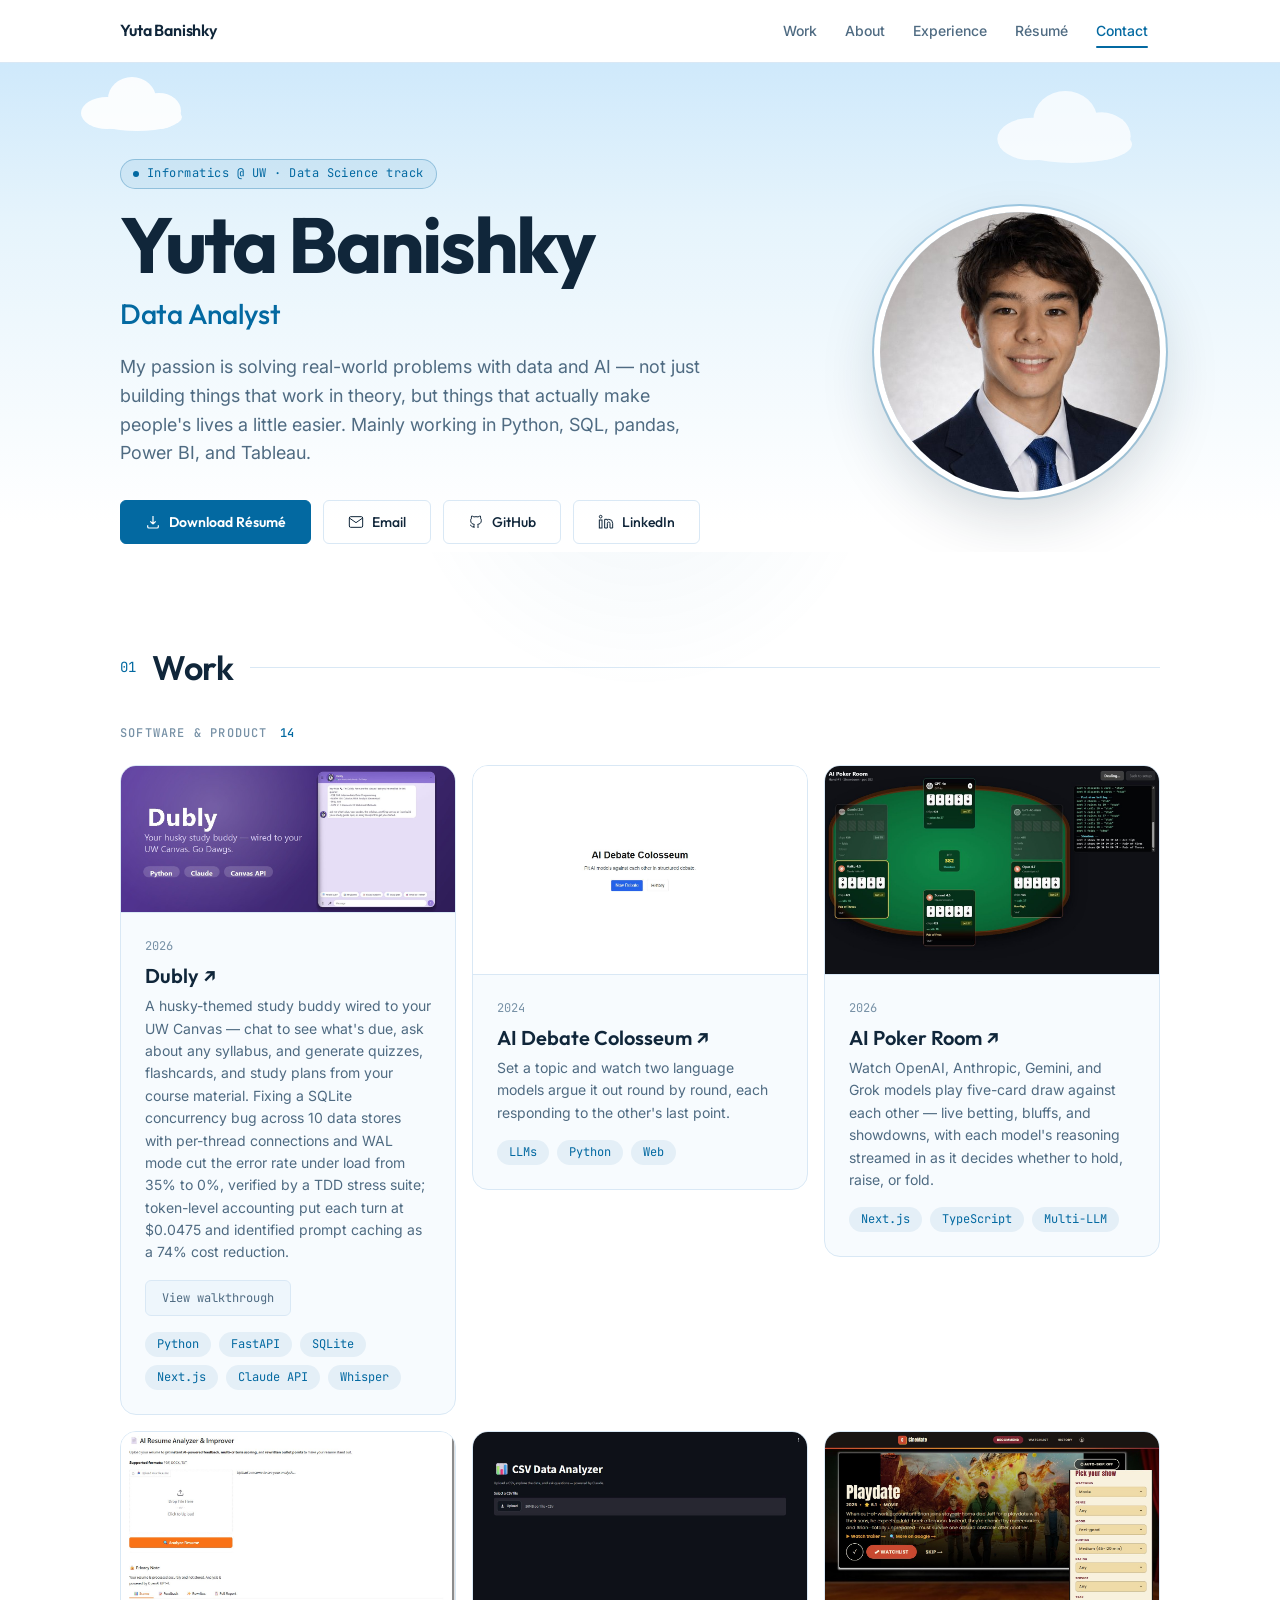
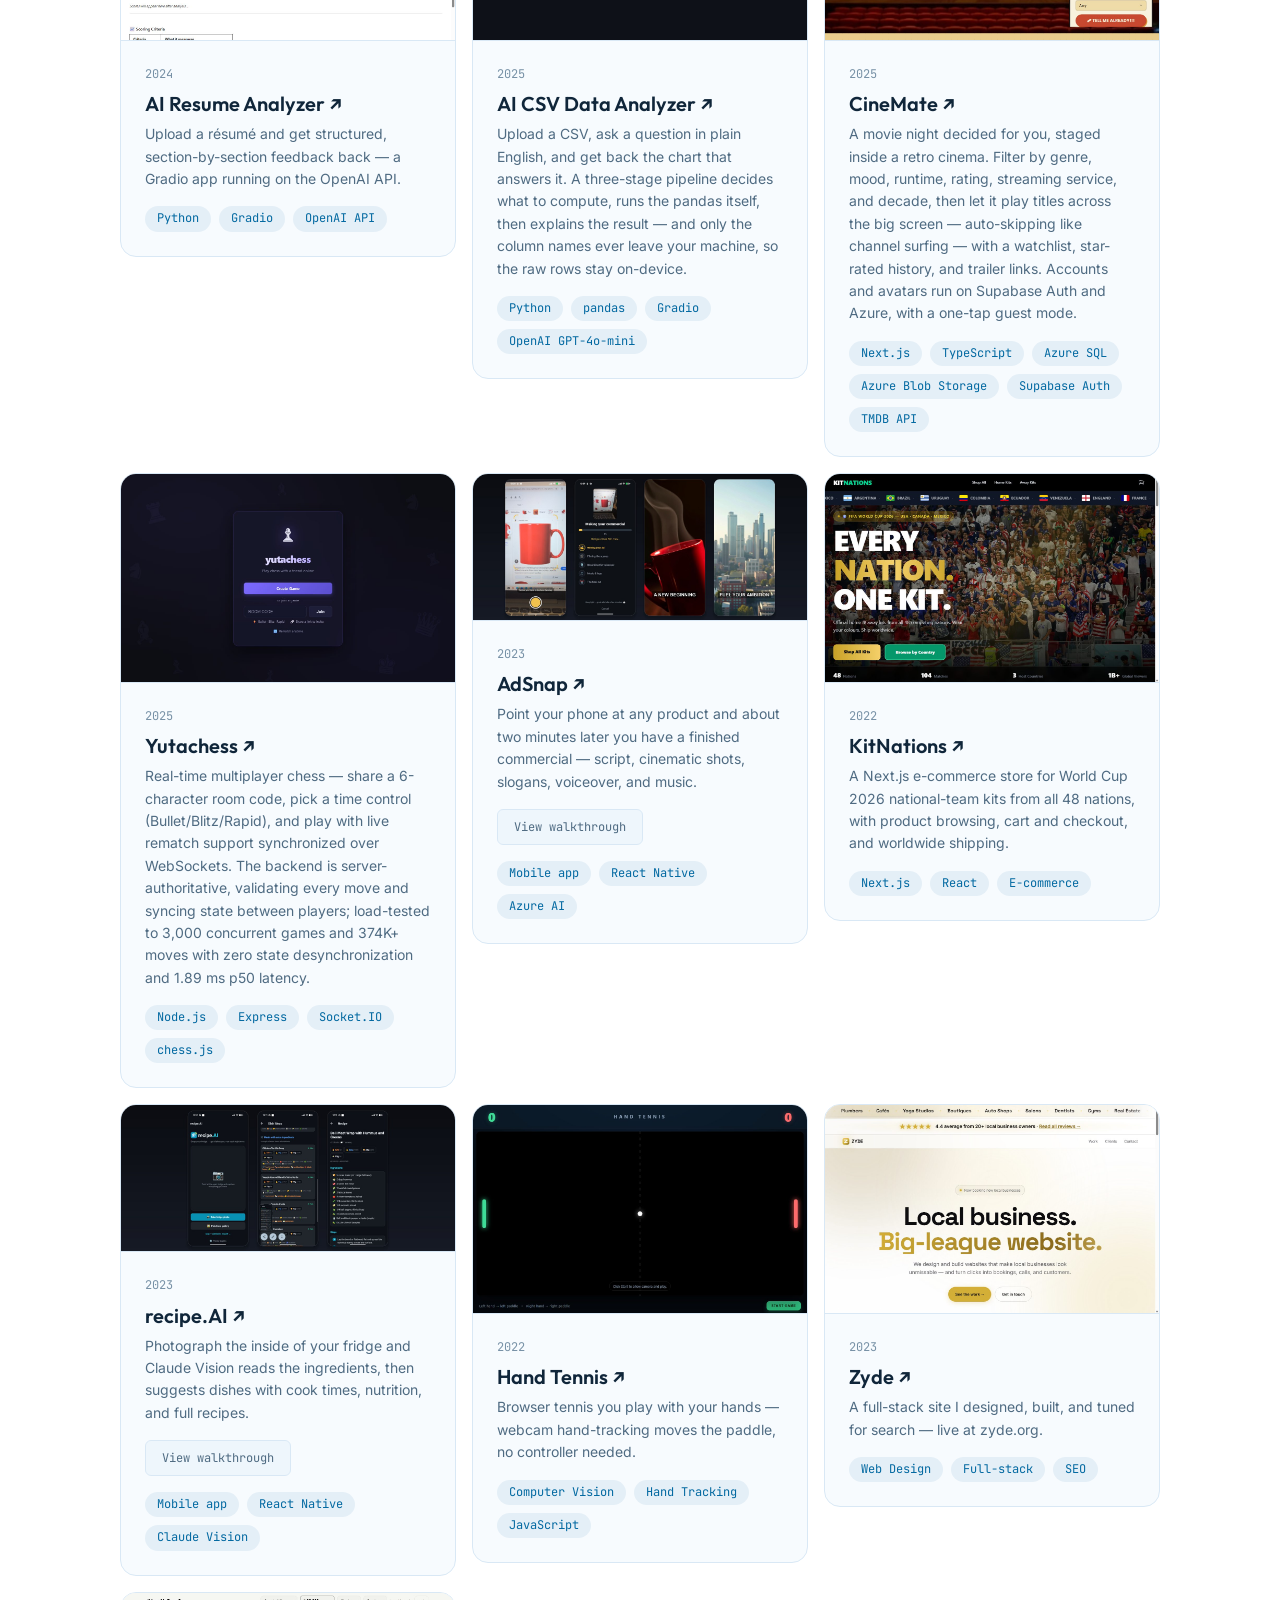
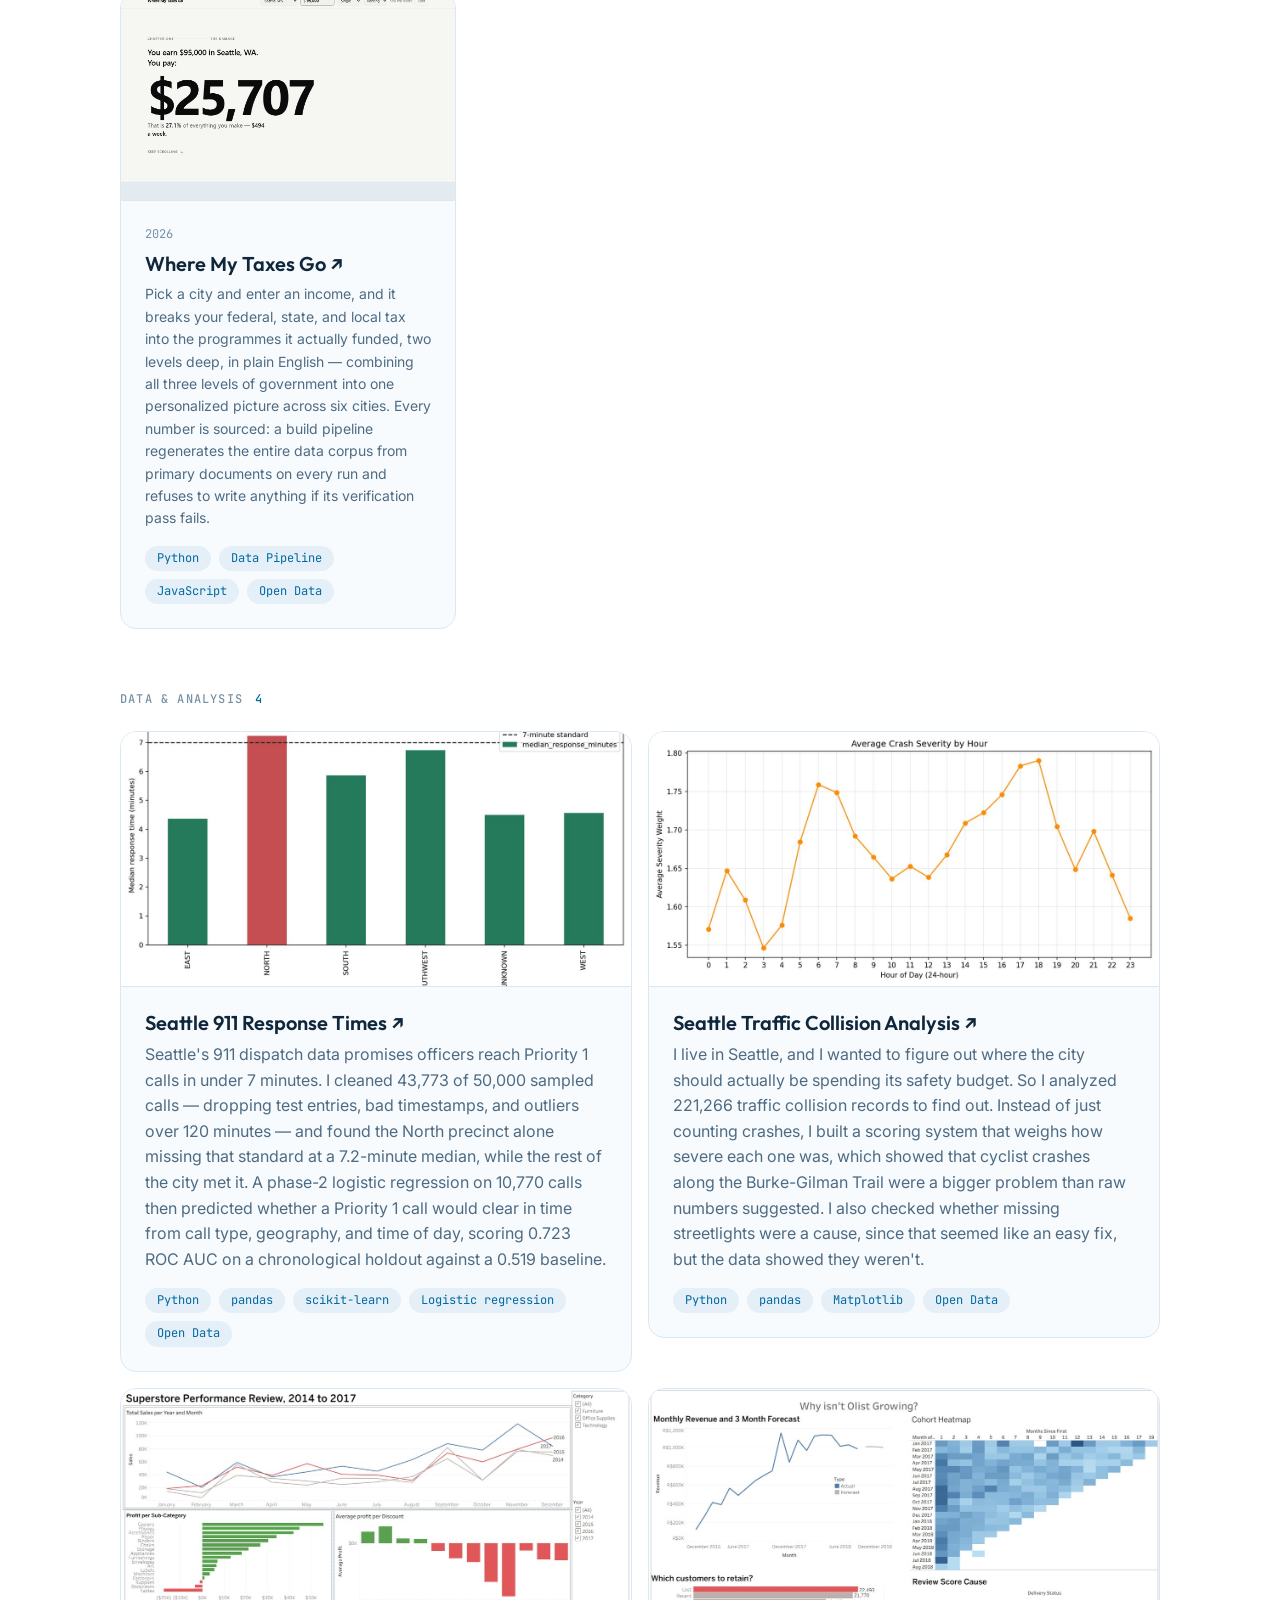
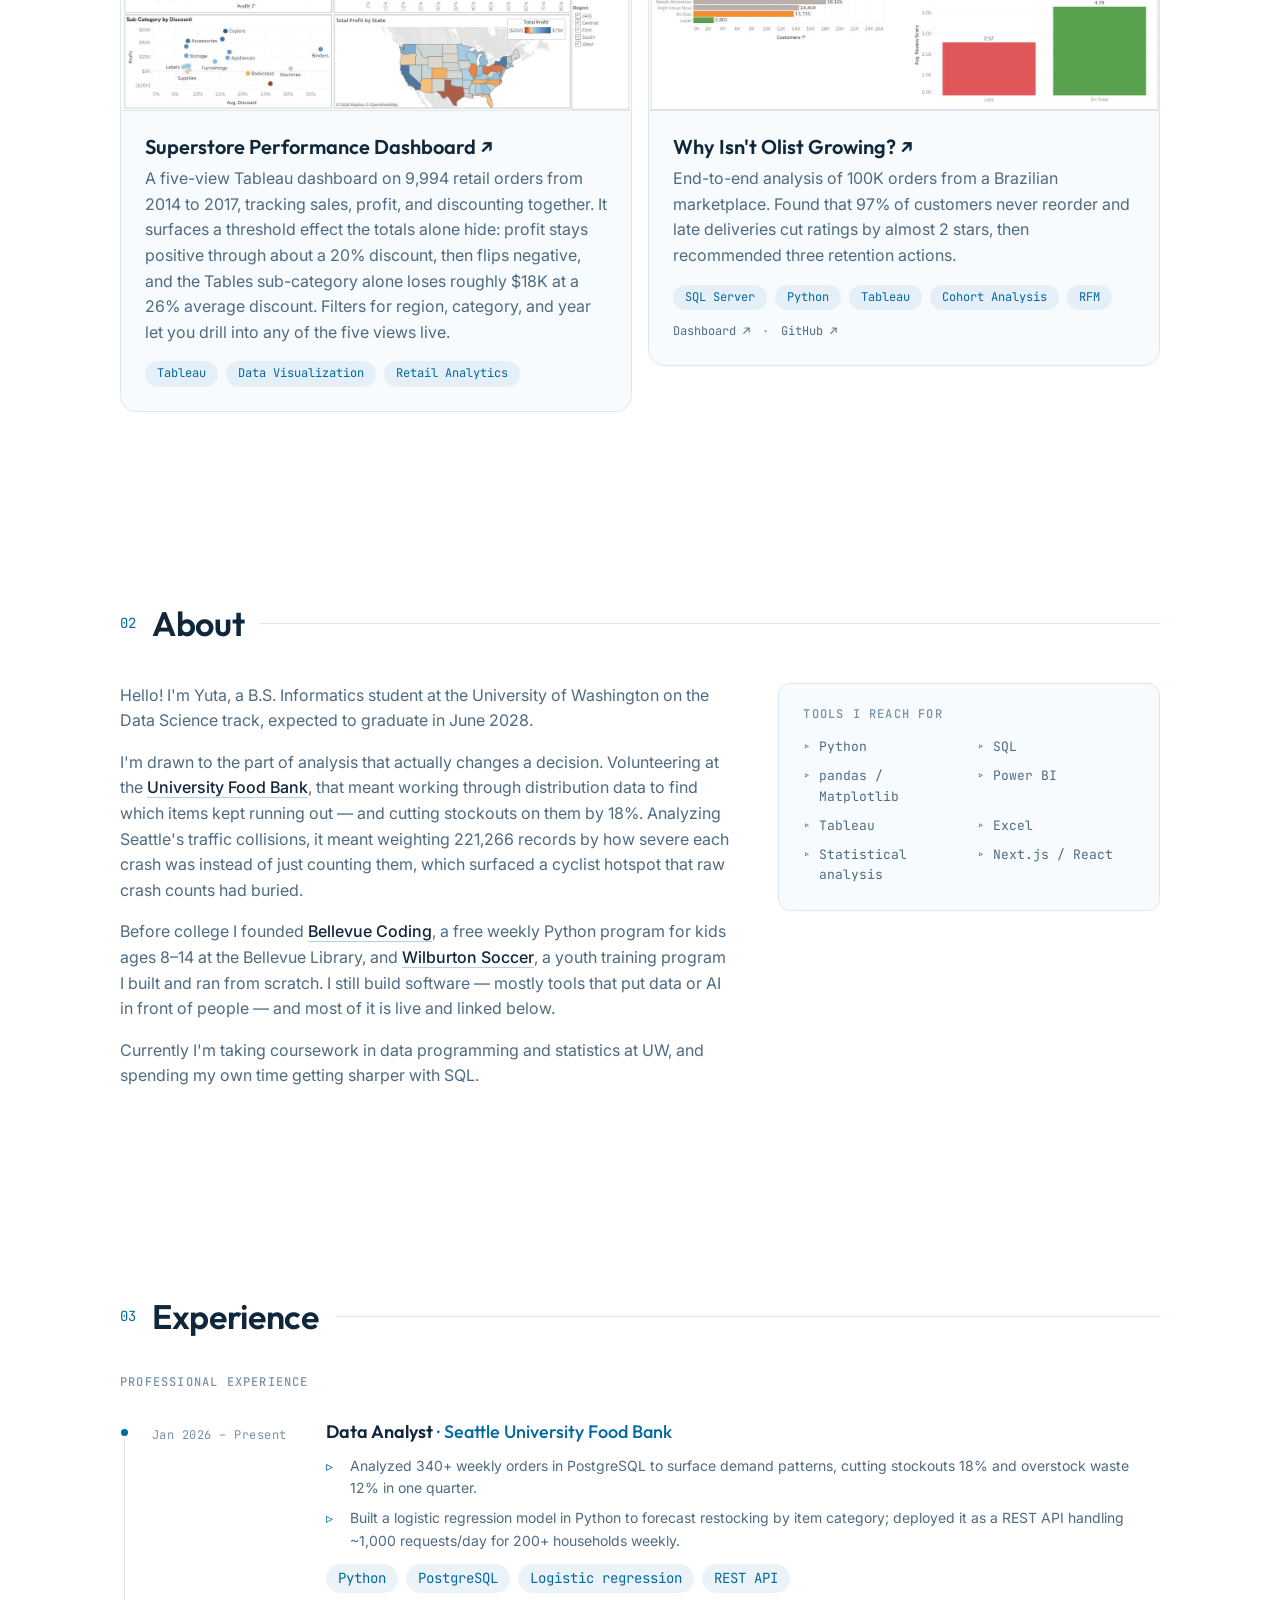
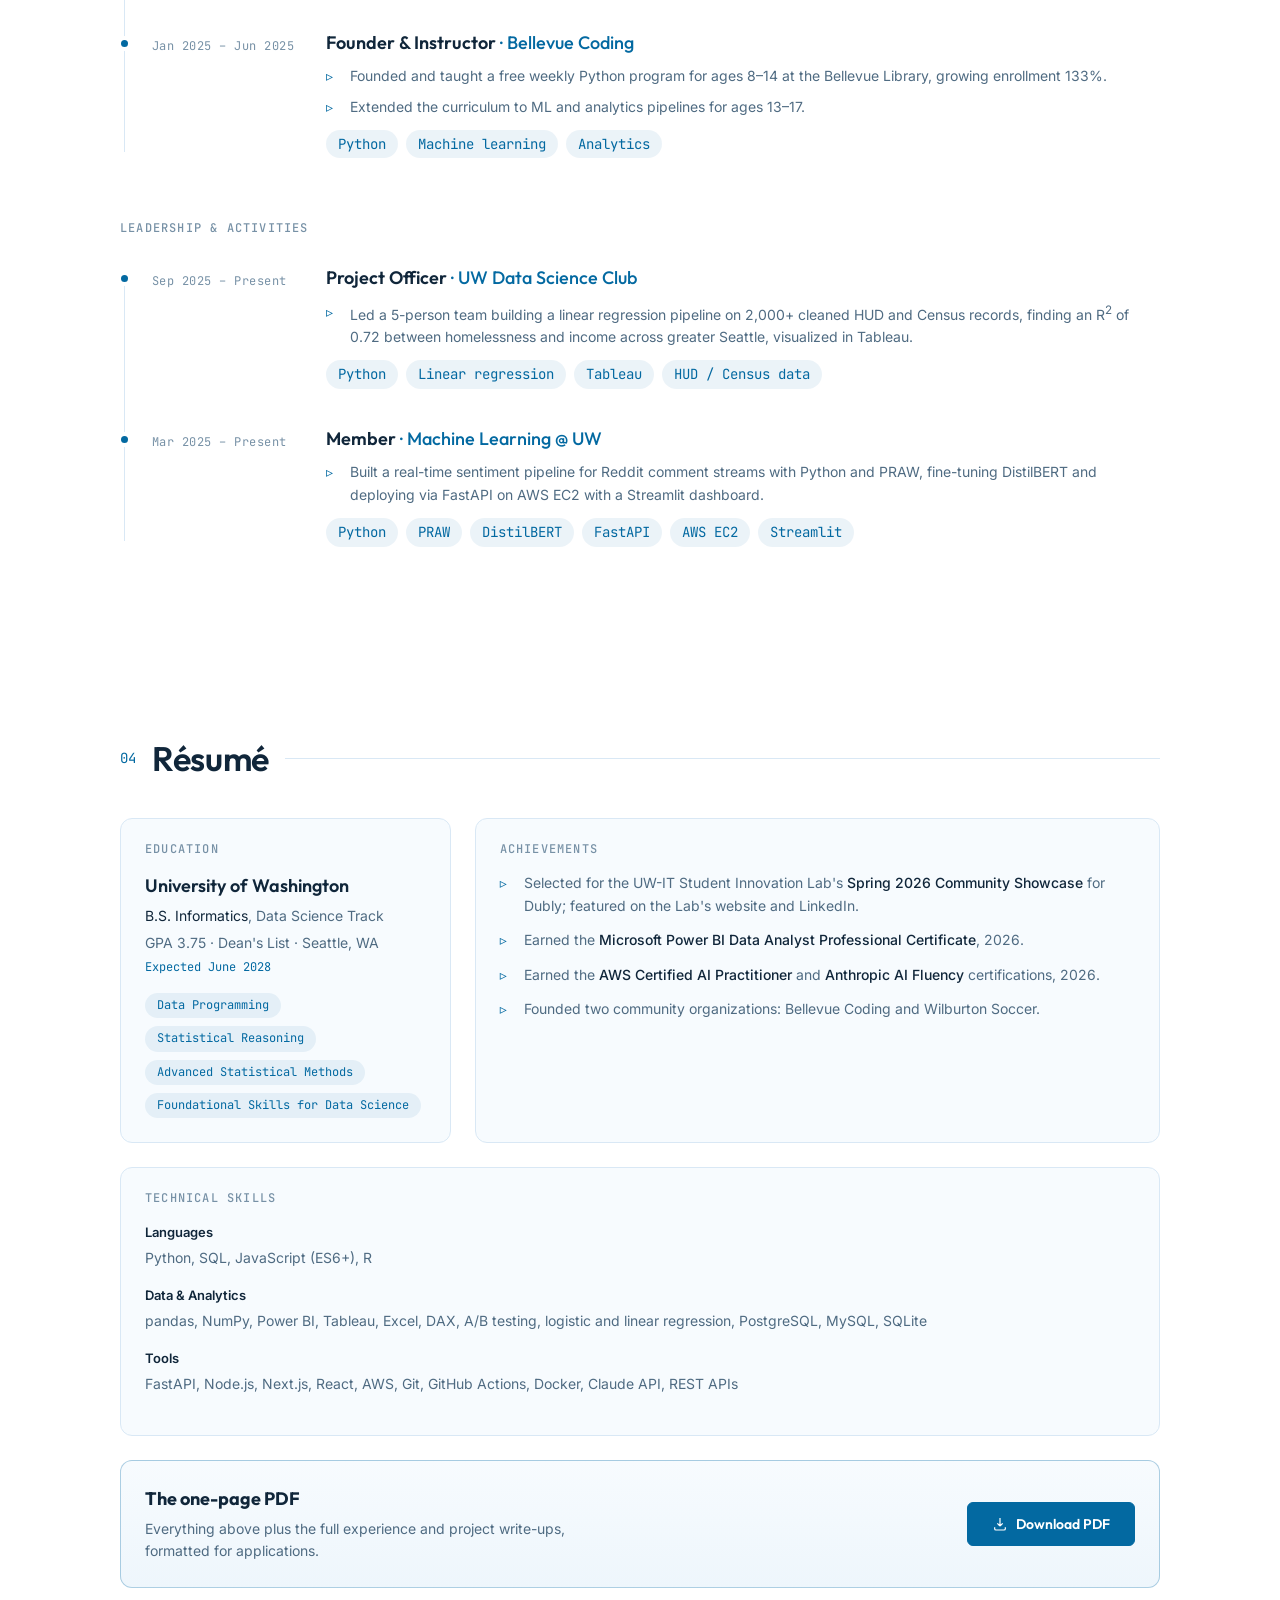
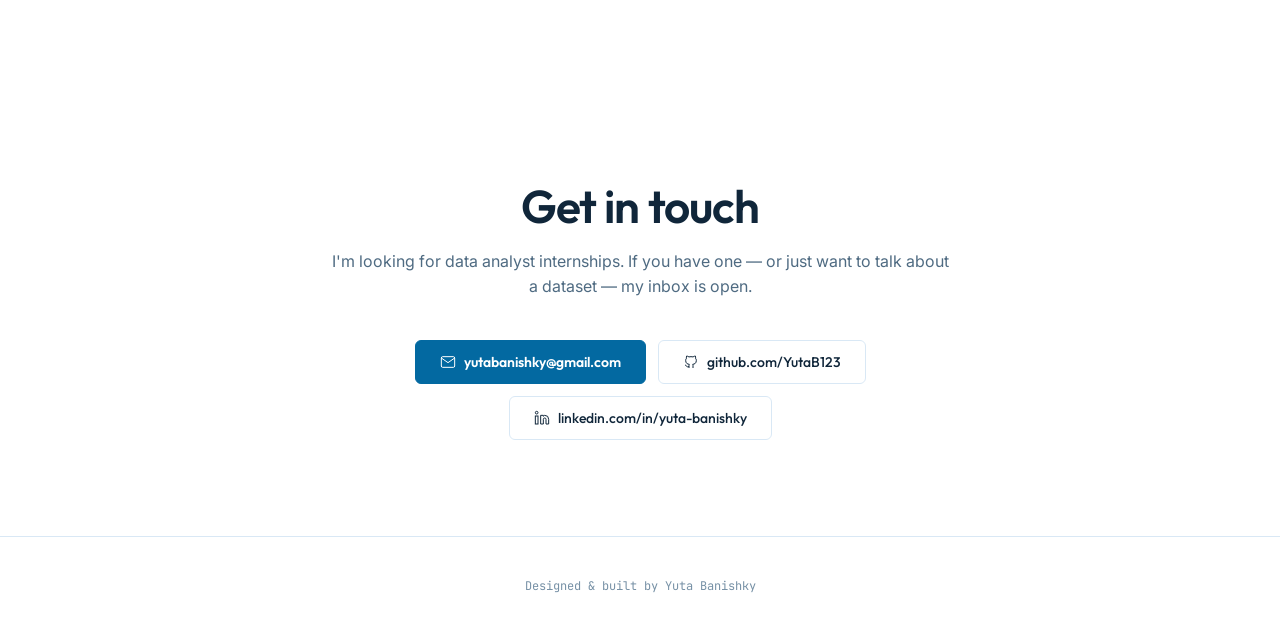
==== index.html @ 0da5d8c4 "Update résumé PDF and résumé section Refresh assets/resume.pdf, point build_resume.py at the new sou" ====
<!DOCTYPE html>
<html lang="en">
<head>
  <meta charset="UTF-8" />
  <meta name="viewport" content="width=device-width, initial-scale=1.0" />
  <title>Yuta Banishky — Data Analyst</title>
  <meta name="description" content="Solving real-world problems with data and AI — not just things that work in theory, but things that make people's lives easier. Python, SQL, pandas, Power BI, Tableau." />

  <link rel="canonical" href="https://yutabanishky.com/" />

  <!-- Favicons -->
  <link rel="icon" href="/favicon.svg" type="image/svg+xml" />
  <link rel="icon" type="image/png" sizes="32x32" href="/favicon-32.png" />
  <link rel="apple-touch-icon" href="/apple-touch-icon.png" />

  <!-- Open Graph (nice link previews when shared) -->
  <meta property="og:title" content="Yuta Banishky — Data Analyst" />
  <meta property="og:description" content="Solving real-world problems with data and AI — not just things that work in theory, but things that make people's lives easier. Python, SQL, pandas, Power BI, Tableau." />
  <meta property="og:type" content="website" />
  <meta property="og:url" content="https://yutabanishky.com/" />
  <meta property="og:site_name" content="Yuta Banishky" />
  <meta property="og:image" content="https://yutabanishky.com/assets/og-image.png" />
  <meta property="og:image:width" content="1200" />
  <meta property="og:image:height" content="630" />
  <meta property="og:image:alt" content="Yuta Banishky — Data analyst. Informatics @ UW, Data Science." />

  <!-- Twitter card -->
  <meta name="twitter:card" content="summary_large_image" />
  <meta name="twitter:title" content="Yuta Banishky — Data Analyst" />
  <meta name="twitter:description" content="Solving real-world problems with data and AI — not just things that work in theory, but things that make people's lives easier. Python, SQL, pandas, Power BI, Tableau." />
  <meta name="twitter:image" content="https://yutabanishky.com/assets/og-image.png" />

  <link rel="preconnect" href="https://fonts.googleapis.com" />
  <link rel="preconnect" href="https://fonts.gstatic.com" crossorigin />
  <link href="https://fonts.googleapis.com/css2?family=Inter:wght@400;500;600&family=JetBrains+Mono:wght@400;500&family=Outfit:wght@500;600;700&display=swap" rel="stylesheet" />
  <link rel="stylesheet" href="styles.css" />
</head>
<body>
  <div class="cursor-glow" aria-hidden="true"></div>

  <header class="topbar">
    <div class="container topbar-inner">
      <a class="topbar-brand" href="#top">Yuta Banishky</a>
      <nav class="topbar-nav" aria-label="In-page navigation">
        <ul>
          <li><a href="#work">Work</a></li>
          <li><a href="#about">About</a></li>
          <li><a href="#experience">Experience</a></li>
          <li><a href="#resume">Résumé</a></li>
          <li><a href="#contact">Contact</a></li>
        </ul>
      </nav>
    </div>
  </header>

  <main>
    <!-- ===================== Hero ===================== -->
    <section class="hero" id="top">
      <div class="sky-decor" aria-hidden="true">
        <span class="cloud cloud-a"><svg viewBox="0 0 120 60"><ellipse cx="30" cy="42" rx="26" ry="16"/><ellipse cx="55" cy="28" rx="24" ry="22"/><ellipse cx="82" cy="40" rx="22" ry="18"/><ellipse cx="60" cy="46" rx="45" ry="14"/></svg></span>
        <span class="cloud cloud-b"><svg viewBox="0 0 120 60"><ellipse cx="30" cy="42" rx="26" ry="16"/><ellipse cx="55" cy="28" rx="24" ry="22"/><ellipse cx="82" cy="40" rx="22" ry="18"/><ellipse cx="60" cy="46" rx="45" ry="14"/></svg></span>
        <span class="bird bird-a"><svg viewBox="0 0 20 10"><path d="M0 8 Q5 0 10 8 Q15 0 20 8" fill="none" stroke="currentColor" stroke-width="1.6" stroke-linecap="round"/></svg></span>
        <span class="bird bird-b"><svg viewBox="0 0 20 10"><path d="M0 8 Q5 0 10 8 Q15 0 20 8" fill="none" stroke="currentColor" stroke-width="1.6" stroke-linecap="round"/></svg></span>
        <span class="bird bird-c"><svg viewBox="0 0 20 10"><path d="M0 8 Q5 0 10 8 Q15 0 20 8" fill="none" stroke="currentColor" stroke-width="1.6" stroke-linecap="round"/></svg></span>
        <span class="bird bird-d"><svg viewBox="0 0 20 10"><path d="M0 8 Q5 0 10 8 Q15 0 20 8" fill="none" stroke="currentColor" stroke-width="1.6" stroke-linecap="round"/></svg></span>
        <span class="bird bird-e"><svg viewBox="0 0 20 10"><path d="M0 8 Q5 0 10 8 Q15 0 20 8" fill="none" stroke="currentColor" stroke-width="1.6" stroke-linecap="round"/></svg></span>
      </div>
      <div class="container">
        <div class="hero-grid reveal">
          <div>
            <p class="hero-eyebrow"><span class="hero-dot" aria-hidden="true"></span> Informatics @ UW · Data Science track</p>
            <h1>Yuta Banishky</h1>
            <p class="hero-role">Data Analyst</p>
            <p class="hero-desc">
              My passion is solving real-world problems with data and AI — not just building things
              that work in theory, but things that actually make people's lives a little easier.
              Mainly working in Python, SQL, pandas, Power BI, and Tableau.
            </p>
            <div class="hero-actions">
              <a class="btn btn-primary" href="assets/resume.pdf" target="_blank" rel="noopener">
                <svg viewBox="0 0 24 24" width="16" height="16" fill="none" stroke="currentColor" stroke-width="1.8" aria-hidden="true"><path d="M12 3v12m0 0 4-4m-4 4-4-4M4 17v2a2 2 0 0 0 2 2h12a2 2 0 0 0 2-2v-2"/></svg>
                Download Résumé
              </a>
              <a class="btn" href="mailto:yutabanishky@gmail.com">
                <svg viewBox="0 0 24 24" width="16" height="16" fill="none" stroke="currentColor" stroke-width="1.5" aria-hidden="true"><rect x="2" y="4" width="20" height="16" rx="2"/><path d="m22 6-10 7L2 6"/></svg>
                Email
              </a>
              <a class="btn" href="https://github.com/YutaB123" target="_blank" rel="noopener">
                <svg viewBox="0 0 24 24" width="16" height="16" fill="none" stroke="currentColor" stroke-width="1.5" aria-hidden="true"><path d="M9 19c-4.3 1.4-4.3-2.5-6-3m12 5v-3.5c0-1 .1-1.4-.5-2 2.8-.3 5.5-1.4 5.5-6a4.6 4.6 0 0 0-1.3-3.2 4.2 4.2 0 0 0-.1-3.2s-1.1-.3-3.5 1.3a12.3 12.3 0 0 0-6.2 0C6.5 2.8 5.4 3.1 5.4 3.1a4.2 4.2 0 0 0-.1 3.2A4.6 4.6 0 0 0 4 9.5c0 4.6 2.7 5.7 5.5 6-.6.6-.6 1.2-.5 2V21"/></svg>
                GitHub
              </a>
              <a class="btn" href="https://linkedin.com/in/yuta-banishky" target="_blank" rel="noopener">
                <svg viewBox="0 0 24 24" width="16" height="16" fill="none" stroke="currentColor" stroke-width="1.5" aria-hidden="true"><path d="M16 8a6 6 0 0 1 6 6v7h-4v-7a2 2 0 0 0-4 0v7h-4V8h4v1.5A6 6 0 0 1 16 8z"/><rect x="2" y="9" width="4" height="12"/><circle cx="4" cy="4" r="2"/></svg>
                LinkedIn
              </a>
            </div>
          </div>

          <div class="hero-photo">
            <img src="assets/smile.jpg" alt="Yuta Banishky" width="520" height="789" />
          </div>
        </div>
      </div>
    </section>

    <!-- ===================== Work ===================== -->
    <section class="section" id="work">
      <div class="container">
        <div class="section-head reveal">
          <span class="section-num">01</span>
          <h2>Work</h2>
          <span class="section-rule" aria-hidden="true"></span>
        </div>

        <h3 class="projects-heading reveal">Software &amp; Product <span class="count">14</span></h3>
        <div class="proj-grid">

          <article class="proj-card reveal">
            <div class="proj-thumb proj-thumb--wide">
              <img src="assets/screenshots/dubly.jpg" alt="Dubly — a husky-themed study buddy wired to UW Canvas" loading="lazy" width="1200" height="528" />
            </div>
            <div class="proj-body">
              <p class="proj-meta"><span>2026</span></p>
              <h4 class="proj-title"><a href="https://canvas-study-assistant.onrender.com/chat" target="_blank" rel="noopener">Dubly <span class="arrow" aria-hidden="true">↗</span></a></h4>
              <p class="proj-desc">
                A husky-themed study buddy wired to your UW Canvas — chat to see what's due, ask
                about any syllabus, and generate quizzes, flashcards, and study plans from your
                course material. Fixing a SQLite concurrency bug across 10 data stores with
                per-thread connections and WAL mode cut the error rate under load from 35% to 0%,
                verified by a TDD stress suite; token-level accounting put each turn at $0.0475 and
                identified prompt caching as a 74% cost reduction.
              </p>
              <button class="proj-demo" type="button" data-demo="dubly">View walkthrough</button>
              <ul class="tech-pill-list">
                <li class="tech-pill">Python</li><li class="tech-pill">FastAPI</li><li class="tech-pill">SQLite</li><li class="tech-pill">Next.js</li><li class="tech-pill">Claude API</li><li class="tech-pill">Whisper</li>
              </ul>
            </div>
          </article>

          <article class="proj-card reveal">
            <div class="proj-thumb">
              <img src="assets/screenshots/debate.jpg" alt="AI Debate Colosseum — language models arguing a topic round by round" loading="lazy" width="1280" height="800" />
            </div>
            <div class="proj-body">
              <p class="proj-meta"><span>2024</span></p>
              <h4 class="proj-title"><a href="https://ai-debate-colosseum.onrender.com/" target="_blank" rel="noopener">AI Debate Colosseum <span class="arrow" aria-hidden="true">↗</span></a></h4>
              <p class="proj-desc">
                Set a topic and watch two language models argue it out round by round, each
                responding to the other's last point.
              </p>
              <ul class="tech-pill-list">
                <li class="tech-pill">LLMs</li><li class="tech-pill">Python</li><li class="tech-pill">Web</li>
              </ul>
            </div>
          </article>

          <article class="proj-card reveal">
            <div class="proj-thumb">
              <img src="assets/screenshots/poker.jpg" alt="AI Poker Room — LLMs playing five-card draw against each other" loading="lazy" width="1280" height="844" />
            </div>
            <div class="proj-body">
              <p class="proj-meta"><span>2026</span></p>
              <h4 class="proj-title"><a href="https://ai-poker-qhbt.onrender.com/" target="_blank" rel="noopener">AI Poker Room <span class="arrow" aria-hidden="true">↗</span></a></h4>
              <p class="proj-desc">
                Watch OpenAI, Anthropic, Gemini, and Grok models play five-card draw against each
                other — live betting, bluffs, and showdowns, with each model's reasoning streamed in
                as it decides whether to hold, raise, or fold.
              </p>
              <ul class="tech-pill-list">
                <li class="tech-pill">Next.js</li><li class="tech-pill">TypeScript</li><li class="tech-pill">Multi-LLM</li>
              </ul>
            </div>
          </article>

          <article class="proj-card reveal">
            <div class="proj-thumb">
              <img src="assets/screenshots/resume.jpg" alt="AI Resume Analyzer — a Gradio app returning structured résumé feedback" loading="lazy" width="1280" height="800" />
            </div>
            <div class="proj-body">
              <p class="proj-meta"><span>2024</span></p>
              <h4 class="proj-title"><a href="https://resume-analyzer-vrph.onrender.com/" target="_blank" rel="noopener">AI Resume Analyzer <span class="arrow" aria-hidden="true">↗</span></a></h4>
              <p class="proj-desc">
                Upload a résumé and get structured, section-by-section feedback back — a Gradio app
                running on the OpenAI API.
              </p>
              <ul class="tech-pill-list">
                <li class="tech-pill">Python</li><li class="tech-pill">Gradio</li><li class="tech-pill">OpenAI API</li>
              </ul>
            </div>
          </article>

          <article class="proj-card reveal">
            <div class="proj-thumb">
              <img src="assets/screenshots/csv.jpg" alt="AI CSV Data Analyzer — plain-English questions answered with generated charts" loading="lazy" width="1280" height="800" />
            </div>
            <div class="proj-body">
              <p class="proj-meta"><span>2025</span></p>
              <h4 class="proj-title"><a href="https://csv-reader-iyw5.onrender.com/" target="_blank" rel="noopener">AI CSV Data Analyzer <span class="arrow" aria-hidden="true">↗</span></a></h4>
              <p class="proj-desc">
                Upload a CSV, ask a question in plain English, and get back the chart that answers
                it. A three-stage pipeline decides what to compute, runs the pandas itself, then
                explains the result — and only the column names ever leave your machine, so the raw
                rows stay on-device.
              </p>
              <ul class="tech-pill-list">
                <li class="tech-pill">Python</li><li class="tech-pill">pandas</li><li class="tech-pill">Gradio</li><li class="tech-pill">OpenAI GPT-4o-mini</li>
              </ul>
            </div>
          </article>

          <article class="proj-card reveal">
            <div class="proj-thumb">
              <img src="assets/screenshots/cinemate.jpg" alt="CineMate — a retro movie-theater themed recommendation app" loading="lazy" width="1280" height="800" />
            </div>
            <div class="proj-body">
              <p class="proj-meta"><span>2025</span></p>
              <h4 class="proj-title"><a href="https://cinemate-d8bc.onrender.com" target="_blank" rel="noopener">CineMate <span class="arrow" aria-hidden="true">↗</span></a></h4>
              <p class="proj-desc">
                A movie night decided for you, staged inside a retro cinema. Filter by genre, mood,
                runtime, rating, streaming service, and decade, then let it play titles across the
                big screen — auto-skipping like channel surfing — with a watchlist, star-rated
                history, and trailer links. Accounts and avatars run on Supabase Auth and Azure,
                with a one-tap guest mode.
              </p>
              <ul class="tech-pill-list">
                <li class="tech-pill">Next.js</li><li class="tech-pill">TypeScript</li><li class="tech-pill">Azure SQL</li><li class="tech-pill">Azure Blob Storage</li><li class="tech-pill">Supabase Auth</li><li class="tech-pill">TMDB API</li>
              </ul>
            </div>
          </article>

          <article class="proj-card reveal">
            <div class="proj-thumb">
              <img src="assets/screenshots/chess.jpg" alt="Yutachess — real-time multiplayer chess" loading="lazy" width="1280" height="800" />
            </div>
            <div class="proj-body">
              <p class="proj-meta"><span>2025</span></p>
              <h4 class="proj-title"><a href="https://yutachess.onrender.com" target="_blank" rel="noopener">Yutachess <span class="arrow" aria-hidden="true">↗</span></a></h4>
              <p class="proj-desc">
                Real-time multiplayer chess — share a 6-character room code, pick a time control
                (Bullet/Blitz/Rapid), and play with live rematch support synchronized over
                WebSockets. The backend is server-authoritative, validating every move and syncing
                state between players; load-tested to 3,000 concurrent games and 374K+ moves with
                zero state desynchronization and 1.89 ms p50 latency.
              </p>
              <ul class="tech-pill-list">
                <li class="tech-pill">Node.js</li><li class="tech-pill">Express</li><li class="tech-pill">Socket.IO</li><li class="tech-pill">chess.js</li>
              </ul>
            </div>
          </article>

          <article class="proj-card reveal">
            <div class="proj-thumb proj-thumb--wide">
              <img src="assets/screenshots/adsnap.jpg" alt="AdSnap — a phone camera turning a product into a finished commercial" loading="lazy" width="1200" height="528" />
            </div>
            <div class="proj-body">
              <p class="proj-meta"><span>2023</span></p>
              <h4 class="proj-title"><a href="https://github.com/YutaB123/adsnap" target="_blank" rel="noopener">AdSnap <span class="arrow" aria-hidden="true">↗</span></a></h4>
              <p class="proj-desc">
                Point your phone at any product and about two minutes later you have a finished
                commercial — script, cinematic shots, slogans, voiceover, and music.
              </p>
              <button class="proj-demo" type="button" data-demo="adsnap">View walkthrough</button>
              <ul class="tech-pill-list">
                <li class="tech-pill">Mobile app</li><li class="tech-pill">React Native</li><li class="tech-pill">Azure AI</li>
              </ul>
            </div>
          </article>

          <article class="proj-card reveal">
            <div class="proj-thumb">
              <img src="assets/screenshots/kit.jpg" alt="KitNations — World Cup 2026 national-team kit store" loading="lazy" width="1280" height="800" />
            </div>
            <div class="proj-body">
              <p class="proj-meta"><span>2022</span></p>
              <h4 class="proj-title"><a href="https://kitnations.org/" target="_blank" rel="noopener">KitNations <span class="arrow" aria-hidden="true">↗</span></a></h4>
              <p class="proj-desc">
                A Next.js e-commerce store for World Cup 2026 national-team kits from all 48 nations,
                with product browsing, cart and checkout, and worldwide shipping.
              </p>
              <ul class="tech-pill-list">
                <li class="tech-pill">Next.js</li><li class="tech-pill">React</li><li class="tech-pill">E-commerce</li>
              </ul>
            </div>
          </article>

          <article class="proj-card reveal">
            <div class="proj-thumb proj-thumb--wide">
              <img src="assets/screenshots/recipe.jpg" alt="recipe.AI — photographing a fridge to get dish suggestions" loading="lazy" width="1200" height="528" />
            </div>
            <div class="proj-body">
              <p class="proj-meta"><span>2023</span></p>
              <h4 class="proj-title"><a href="https://github.com/YutaB123/fridge-ai" target="_blank" rel="noopener">recipe.AI <span class="arrow" aria-hidden="true">↗</span></a></h4>
              <p class="proj-desc">
                Photograph the inside of your fridge and Claude Vision reads the ingredients, then
                suggests dishes with cook times, nutrition, and full recipes.
              </p>
              <button class="proj-demo" type="button" data-demo="recipe">View walkthrough</button>
              <ul class="tech-pill-list">
                <li class="tech-pill">Mobile app</li><li class="tech-pill">React Native</li><li class="tech-pill">Claude Vision</li>
              </ul>
            </div>
          </article>

          <article class="proj-card reveal">
            <div class="proj-thumb">
              <img src="assets/screenshots/tennis.jpg" alt="Hand Tennis — browser tennis controlled by webcam hand tracking" loading="lazy" width="1280" height="800" />
            </div>
            <div class="proj-body">
              <p class="proj-meta"><span>2022</span></p>
              <h4 class="proj-title"><a href="https://yutab123.github.io/Hand-controlled-pong-game/" target="_blank" rel="noopener">Hand Tennis <span class="arrow" aria-hidden="true">↗</span></a></h4>
              <p class="proj-desc">
                Browser tennis you play with your hands — webcam hand-tracking moves the paddle, no
                controller needed.
              </p>
              <ul class="tech-pill-list">
                <li class="tech-pill">Computer Vision</li><li class="tech-pill">Hand Tracking</li><li class="tech-pill">JavaScript</li>
              </ul>
            </div>
          </article>

          <article class="proj-card reveal">
            <div class="proj-thumb">
              <img src="assets/screenshots/zyde.jpg" alt="Zyde — a full-stack site designed, built, and tuned for search" loading="lazy" width="1280" height="800" />
            </div>
            <div class="proj-body">
              <p class="proj-meta"><span>2023</span></p>
              <h4 class="proj-title"><a href="https://zyde.org/" target="_blank" rel="noopener">Zyde <span class="arrow" aria-hidden="true">↗</span></a></h4>
              <p class="proj-desc">
                A full-stack site I designed, built, and tuned for search — live at zyde.org.
              </p>
              <ul class="tech-pill-list">
                <li class="tech-pill">Web Design</li><li class="tech-pill">Full-stack</li><li class="tech-pill">SEO</li>
              </ul>
            </div>
          </article>

          <article class="proj-card reveal">
            <div class="proj-thumb">
              <img src="assets/screenshots/taxes.jpg" alt="Where My Taxes Go — entering an income for Seattle, WA and seeing the total tax bill" loading="lazy" width="1280" height="800" />
            </div>
            <div class="proj-body">
              <p class="proj-meta"><span>2026</span></p>
              <h4 class="proj-title"><a href="https://yutab123.github.io/where-do-my-taxes-go/" target="_blank" rel="noopener">Where My Taxes Go <span class="arrow" aria-hidden="true">↗</span></a></h4>
              <p class="proj-desc">
                Pick a city and enter an income, and it breaks your federal, state, and local tax
                into the programmes it actually funded, two levels deep, in plain English — combining
                all three levels of government into one personalized picture across six cities. Every
                number is sourced: a build pipeline regenerates the entire data corpus from primary
                documents on every run and refuses to write anything if its verification pass fails.
              </p>
              <ul class="tech-pill-list">
                <li class="tech-pill">Python</li><li class="tech-pill">Data Pipeline</li><li class="tech-pill">JavaScript</li><li class="tech-pill">Open Data</li>
              </ul>
            </div>
          </article>

        </div>

        <h3 class="projects-heading projects-heading-secondary reveal">Data &amp; Analysis <span class="count">4</span></h3>
        <div class="proj-grid proj-grid--pair">

          <article class="proj-card is-featured reveal">
            <div class="proj-thumb proj-thumb--chart">
              <img src="assets/screenshots/911.jpg" alt="Bar chart of median Seattle Priority 1 police response time by precinct, with North precinct above the 7-minute standard" loading="lazy" width="1200" height="600" />
            </div>
            <div class="proj-body">
              <h4 class="proj-title"><a href="https://github.com/YutaB123/911-analysis" target="_blank" rel="noopener">Seattle 911 Response Times <span class="arrow" aria-hidden="true">↗</span></a></h4>
              <p class="proj-desc">
                Seattle's 911 dispatch data promises officers reach Priority 1 calls in under 7
                minutes. I cleaned 43,773 of 50,000 sampled calls — dropping test entries, bad
                timestamps, and outliers over 120 minutes — and found the North precinct alone
                missing that standard at a 7.2-minute median, while the rest of the city met it. A
                phase-2 logistic regression on 10,770 calls then predicted whether a Priority 1 call
                would clear in time from call type, geography, and time of day, scoring 0.723 ROC AUC
                on a chronological holdout against a 0.519 baseline.
              </p>
              <ul class="tech-pill-list">
                <li class="tech-pill">Python</li><li class="tech-pill">pandas</li><li class="tech-pill">scikit-learn</li><li class="tech-pill">Logistic regression</li><li class="tech-pill">Open Data</li>
              </ul>
            </div>
          </article>

          <article class="proj-card is-featured reveal">
            <div class="proj-thumb proj-thumb--chart">
              <img src="assets/screenshots/collisions.jpg" alt="Line chart of average Seattle crash severity by hour of day, peaking in the early morning and evening commute" loading="lazy" width="1200" height="600" />
            </div>
            <div class="proj-body">
              <h4 class="proj-title"><a href="https://github.com/YutaB123/seattle_collision_analysis" target="_blank" rel="noopener">Seattle Traffic Collision Analysis <span class="arrow" aria-hidden="true">↗</span></a></h4>
              <p class="proj-desc">
                I live in Seattle, and I wanted to figure out where the city should actually be
                spending its safety budget. So I analyzed 221,266 traffic collision records to find
                out. Instead of just counting crashes, I built a scoring system that weighs how
                severe each one was, which showed that cyclist crashes along the Burke-Gilman Trail
                were a bigger problem than raw numbers suggested. I also checked whether missing
                streetlights were a cause, since that seemed like an easy fix, but the data showed
                they weren't.
              </p>
              <ul class="tech-pill-list">
                <li class="tech-pill">Python</li><li class="tech-pill">pandas</li><li class="tech-pill">Matplotlib</li><li class="tech-pill">Open Data</li>
              </ul>
            </div>
          </article>

          <!-- TODO: swap href="#" for the Tableau Public viz link once published. -->
          <article class="proj-card is-featured reveal">
            <div class="proj-thumb proj-thumb--tableau">
              <img src="assets/screenshots/superstore.jpg" alt="Tableau dashboard showing Superstore retail profit turning negative above a 20% discount, alongside sales by month, profit by sub-category, and profit by state" loading="lazy" width="1200" height="759" />
            </div>
            <div class="proj-body">
              <h4 class="proj-title"><a href="#" target="_blank" rel="noopener">Superstore Performance Dashboard <span class="arrow" aria-hidden="true">↗</span></a></h4>
              <p class="proj-desc">
                A five-view Tableau dashboard on 9,994 retail orders from 2014 to 2017, tracking
                sales, profit, and discounting together. It surfaces a threshold effect the totals
                alone hide: profit stays positive through about a 20% discount, then flips negative,
                and the Tables sub-category alone loses roughly $18K at a 26% average discount.
                Filters for region, category, and year let you drill into any of the five views live.
              </p>
              <ul class="tech-pill-list">
                <li class="tech-pill">Tableau</li><li class="tech-pill">Data Visualization</li><li class="tech-pill">Retail Analytics</li>
              </ul>
            </div>
          </article>

          <article class="proj-card is-featured reveal">
            <div class="proj-thumb proj-thumb--tableau">
              <img src="assets/screenshots/olist.jpg" alt="Tableau dashboard titled &quot;Why isn't Olist Growing?&quot; showing monthly revenue with a 3-month forecast, an RFM customer segment breakdown led by 22,493 lost customers, a cohort retention heatmap, and average review scores of 4.29 for on-time deliveries versus 2.57 for late ones" loading="lazy" width="1200" height="759" />
            </div>
            <div class="proj-body">
              <h4 class="proj-title"><a href="assets/olist-report.pdf" target="_blank" rel="noopener">Why Isn't Olist Growing? <span class="arrow" aria-hidden="true">↗</span></a></h4>
              <p class="proj-desc">
                End-to-end analysis of 100K orders from a Brazilian marketplace. Found that 97%
                of customers never reorder and late deliveries cut ratings by almost 2 stars,
                then recommended three retention actions.
              </p>
              <ul class="tech-pill-list">
                <li class="tech-pill">SQL Server</li><li class="tech-pill">Python</li><li class="tech-pill">Tableau</li><li class="tech-pill">Cohort Analysis</li><li class="tech-pill">RFM</li>
              </ul>
              <p class="proj-links">
                <a href="https://public.tableau.com/app/profile/yuta.banishky/viz/OlistDashboard_17904600384160/Dashboard1" target="_blank" rel="noopener">Dashboard ↗</a> · <a href="https://github.com/YutaB123/olist-customer-retention" target="_blank" rel="noopener">GitHub ↗</a>
              </p>
            </div>
          </article>

        </div>
      </div>
    </section>

    <!-- ===================== About ===================== -->
    <section class="section" id="about">
      <div class="container">
        <div class="section-head reveal">
          <span class="section-num">02</span>
          <h2>About</h2>
          <span class="section-rule" aria-hidden="true"></span>
        </div>

        <div class="about-grid reveal">
          <div class="about-prose">
            <p>
              Hello! I'm Yuta, a B.S. Informatics student at the University of Washington on the Data
              Science track, expected to graduate in June 2028.
            </p>
            <p>
              I'm drawn to the part of analysis that actually changes a decision. Volunteering at the
              <span class="about-highlight">University Food Bank</span>, that meant working through
              distribution data to find which items kept running out — and cutting stockouts on them by
              18%. Analyzing Seattle's traffic collisions, it meant weighting 221,266 records by how
              severe each crash was instead of just counting them, which surfaced a cyclist hotspot
              that raw crash counts had buried.
            </p>
            <p>
              Before college I founded <span class="about-highlight">Bellevue Coding</span>, a free
              weekly Python program for kids ages 8–14 at the Bellevue Library, and
              <span class="about-highlight">Wilburton Soccer</span>, a youth training program I built
              and ran from scratch. I still build software — mostly tools that put data or AI in front
              of people — and most of it is live and linked below.
            </p>
            <p>
              Currently I'm taking coursework in data programming and statistics at UW, and spending my
              own time getting sharper with SQL.
            </p>
          </div>

          <div class="tools-card">
            <h3>Tools I reach for</h3>
            <ul class="skills-list">
              <li>Python</li>
              <li>SQL</li>
              <li>pandas / Matplotlib</li>
              <li>Power BI</li>
              <li>Tableau</li>
              <li>Excel</li>
              <li>Statistical analysis</li>
              <li>Next.js / React</li>
            </ul>
          </div>
        </div>
      </div>
    </section>

    <!-- ===================== Experience ===================== -->
    <section class="section" id="experience">
      <div class="container">
        <div class="section-head reveal">
          <span class="section-num">03</span>
          <h2>Experience</h2>
          <span class="section-rule" aria-hidden="true"></span>
        </div>

        <h3 class="exp-group-heading reveal">Professional Experience</h3>
        <div class="exp-list">
          <div class="exp-entry reveal">
            <p class="exp-range">Jan 2026 – Present</p>
            <div class="exp-body">
              <h4><span>Data Analyst</span> <span class="company">· Seattle University Food Bank</span></h4>
              <ul>
                <li>Analyzed 340+ weekly orders in PostgreSQL to surface demand patterns, cutting stockouts 18% and overstock waste 12% in one quarter.</li>
                <li>Built a logistic regression model in Python to forecast restocking by item category; deployed it as a REST API handling ~1,000 requests/day for 200+ households weekly.</li>
              </ul>
              <ul class="tech-pill-list"><li class="tech-pill">Python</li><li class="tech-pill">PostgreSQL</li><li class="tech-pill">Logistic regression</li><li class="tech-pill">REST API</li></ul>
            </div>
          </div>

          <div class="exp-entry reveal">
            <p class="exp-range">Jan 2025 – Jun 2025</p>
            <div class="exp-body">
              <h4><span>Founder &amp; Instructor</span> <span class="company">· Bellevue Coding</span></h4>
              <ul>
                <li>Founded and taught a free weekly Python program for ages 8–14 at the Bellevue Library, growing enrollment 133%.</li>
                <li>Extended the curriculum to ML and analytics pipelines for ages 13–17.</li>
              </ul>
              <ul class="tech-pill-list"><li class="tech-pill">Python</li><li class="tech-pill">Machine learning</li><li class="tech-pill">Analytics</li></ul>
            </div>
          </div>
        </div>

        <h3 class="exp-group-heading exp-group-heading-other reveal">Leadership &amp; Activities</h3>
        <div class="exp-list">
          <div class="exp-entry reveal">
            <p class="exp-range">Sep 2025 – Present</p>
            <div class="exp-body">
              <h4><span>Project Officer</span> <span class="company">· UW Data Science Club</span></h4>
              <ul>
                <li>Led a 5-person team building a linear regression pipeline on 2,000+ cleaned HUD and Census records, finding an R<sup>2</sup> of 0.72 between homelessness and income across greater Seattle, visualized in Tableau.</li>
              </ul>
              <ul class="tech-pill-list"><li class="tech-pill">Python</li><li class="tech-pill">Linear regression</li><li class="tech-pill">Tableau</li><li class="tech-pill">HUD / Census data</li></ul>
            </div>
          </div>

          <div class="exp-entry reveal">
            <p class="exp-range">Mar 2025 – Present</p>
            <div class="exp-body">
              <h4><span>Member</span> <span class="company">· Machine Learning @ UW</span></h4>
              <ul>
                <li>Built a real-time sentiment pipeline for Reddit comment streams with Python and PRAW, fine-tuning DistilBERT and deploying via FastAPI on AWS EC2 with a Streamlit dashboard.</li>
              </ul>
              <ul class="tech-pill-list"><li class="tech-pill">Python</li><li class="tech-pill">PRAW</li><li class="tech-pill">DistilBERT</li><li class="tech-pill">FastAPI</li><li class="tech-pill">AWS EC2</li><li class="tech-pill">Streamlit</li></ul>
            </div>
          </div>
        </div>
      </div>
    </section>

    <!-- ===================== Résumé ===================== -->
    <section class="section" id="resume">
      <div class="container">
        <div class="section-head reveal">
          <span class="section-num">04</span>
          <h2>Résumé</h2>
          <span class="section-rule" aria-hidden="true"></span>
        </div>

        <div class="resume-grid reveal">
          <div class="resume-card">
            <h3>Education</h3>
            <p class="resume-school">University of Washington</p>
            <p class="resume-line"><span class="em">B.S. Informatics</span>, Data Science Track</p>
            <p class="resume-line">GPA 3.75 · Dean's List · Seattle, WA</p>
            <p class="resume-when">Expected June 2028</p>
            <ul class="tech-pill-list">
              <li class="tech-pill">Data Programming</li><li class="tech-pill">Statistical Reasoning</li><li class="tech-pill">Advanced Statistical Methods</li><li class="tech-pill">Foundational Skills for Data Science</li>
            </ul>
          </div>

          <div class="resume-card resume-card--achievements">
            <h3>Achievements</h3>
            <ul class="resume-achievements">
              <li>Selected for the UW-IT Student Innovation Lab's <span class="em">Spring 2026 Community Showcase</span> for Dubly; featured on the Lab's website and LinkedIn.</li>
              <li>Earned the <span class="em">Microsoft Power BI Data Analyst Professional Certificate</span>, 2026.</li>
              <li>Earned the <span class="em">AWS Certified AI Practitioner</span> and <span class="em">Anthropic AI Fluency</span> certifications, 2026.</li>
              <li>Founded two community organizations: Bellevue Coding and Wilburton Soccer.</li>
            </ul>
          </div>

          <div class="resume-card resume-card--skills">
            <h3>Technical Skills</h3>
            <dl>
              <div class="resume-skill-group">
                <dt>Languages</dt>
                <dd>Python, SQL, JavaScript (ES6+), R</dd>
              </div>
              <div class="resume-skill-group">
                <dt>Data &amp; Analytics</dt>
                <dd>pandas, NumPy, Power BI, Tableau, Excel, DAX, A/B testing, logistic and linear regression, PostgreSQL, MySQL, SQLite</dd>
              </div>
              <div class="resume-skill-group">
                <dt>Tools</dt>
                <dd>FastAPI, Node.js, Next.js, React, AWS, Git, GitHub Actions, Docker, Claude API, REST APIs</dd>
              </div>
            </dl>
          </div>

          <div class="resume-card resume-card--download">
            <p>
              <strong>The one-page PDF</strong>
              Everything above plus the full experience and project write-ups, formatted for
              applications.
            </p>
            <a class="btn btn-primary" href="assets/resume.pdf" target="_blank" rel="noopener">
              <svg viewBox="0 0 24 24" width="16" height="16" fill="none" stroke="currentColor" stroke-width="1.8" aria-hidden="true"><path d="M12 3v12m0 0 4-4m-4 4-4-4M4 17v2a2 2 0 0 0 2 2h12a2 2 0 0 0 2-2v-2"/></svg>
              Download PDF
            </a>
          </div>
        </div>
      </div>
    </section>

    <!-- ===================== Contact ===================== -->
    <section class="section" id="contact">
      <div class="container">
        <div class="contact-inner reveal">
          <h2>Get in touch</h2>
          <p>
            I'm looking for data analyst internships. If you have one — or just want to talk about
            a dataset — my inbox is open.
          </p>
          <div class="contact-links">
            <a class="btn btn-primary" href="mailto:yutabanishky@gmail.com">
              <svg viewBox="0 0 24 24" width="16" height="16" fill="none" stroke="currentColor" stroke-width="1.5" aria-hidden="true"><rect x="2" y="4" width="20" height="16" rx="2"/><path d="m22 6-10 7L2 6"/></svg>
              yutabanishky@gmail.com
            </a>
            <a class="btn" href="https://github.com/YutaB123" target="_blank" rel="noopener">
              <svg viewBox="0 0 24 24" width="16" height="16" fill="none" stroke="currentColor" stroke-width="1.5" aria-hidden="true"><path d="M9 19c-4.3 1.4-4.3-2.5-6-3m12 5v-3.5c0-1 .1-1.4-.5-2 2.8-.3 5.5-1.4 5.5-6a4.6 4.6 0 0 0-1.3-3.2 4.2 4.2 0 0 0-.1-3.2s-1.1-.3-3.5 1.3a12.3 12.3 0 0 0-6.2 0C6.5 2.8 5.4 3.1 5.4 3.1a4.2 4.2 0 0 0-.1 3.2A4.6 4.6 0 0 0 4 9.5c0 4.6 2.7 5.7 5.5 6-.6.6-.6 1.2-.5 2V21"/></svg>
              github.com/YutaB123
            </a>
            <a class="btn" href="https://linkedin.com/in/yuta-banishky" target="_blank" rel="noopener">
              <svg viewBox="0 0 24 24" width="16" height="16" fill="none" stroke="currentColor" stroke-width="1.5" aria-hidden="true"><path d="M16 8a6 6 0 0 1 6 6v7h-4v-7a2 2 0 0 0-4 0v7h-4V8h4v1.5A6 6 0 0 1 16 8z"/><rect x="2" y="9" width="4" height="12"/><circle cx="4" cy="4" r="2"/></svg>
              linkedin.com/in/yuta-banishky
            </a>
          </div>
        </div>
      </div>
    </section>
  </main>

  <footer class="site-footer">
    <div class="container">Designed &amp; built by Yuta Banishky</div>
  </footer>

  <!-- ===== App scripts ===== -->
  <script defer src="script.js"></script>
  <script defer src="animations.js"></script>
</body>
</html>
---- styles.css ----
/* ==========================================================================
   Yuta Banishky — portfolio
   Single-page light layout: sticky topbar, hero, stats, about, experience,
   bento project grid, resume, contact.
   ========================================================================== */

/* ===== Tokens ===== */
:root {
  --bg: #ffffff;
  --bg-soft: #eef6fc;
  --surface: #f7fbfe;
  --surface-2: #eaf3fb;
  --border: #d9e8f5;
  --fg: #10263a;
  --muted: #4f6b82;
  --muted-2: #7791a6;
  --accent: #0369a1;
  --accent-soft: rgba(3, 105, 161, 0.08);
  --accent-line: rgba(3, 105, 161, 0.3);

  --font-sans: 'Inter', -apple-system, BlinkMacSystemFont, system-ui, sans-serif;
  --font-display: 'Outfit', var(--font-sans);
  --font-mono: 'JetBrains Mono', ui-monospace, 'SFMono-Regular', monospace;

  --fz-xxs: 12px;
  --fz-xs: 13px;
  --fz-sm: 14px;
  --fz-md: 16px;
  --fz-lg: 18px;
  --fz-xl: 20px;

  --space-1: 4px;
  --space-2: 8px;
  --space-3: 12px;
  --space-4: 16px;
  --space-5: 24px;
  --space-6: 32px;
  --space-7: 40px;
  --space-8: 48px;
  --space-9: 64px;
  --space-10: 80px;
  --space-12: 96px;

  --radius-sm: 6px;
  --radius: 12px;
  --radius-lg: 16px;

  --topbar-h: 62px;
  --easing: cubic-bezier(0.645, 0.045, 0.355, 1);
  --transition: all 0.25s cubic-bezier(0.645, 0.045, 0.355, 1);
}

/* ===== Base ===== */
*,
*::before,
*::after { box-sizing: border-box; }

html {
  scroll-behavior: smooth;
  /* Sticky topbar must not cover the heading of the section you jump to. */
  scroll-padding-top: calc(var(--topbar-h) + var(--space-5));
}

body {
  margin: 0;
  background: var(--bg);
  color: var(--muted);
  font-family: var(--font-sans);
  font-size: var(--fz-md);
  line-height: 1.6;
  -webkit-font-smoothing: antialiased;
}

h1, h2, h3, h4 {
  margin: 0;
  font-family: var(--font-display);
  color: var(--fg);
  line-height: 1.15;
  font-weight: 600;
}

p { margin: 0 0 var(--space-4); }
p:last-child { margin-bottom: 0; }

a {
  color: var(--accent);
  text-decoration: none;
  transition: var(--transition);
}
a:hover { color: #0ea5e9; }

img { display: block; max-width: 100%; }

ul { margin: 0; padding: 0; list-style: none; }

::selection { background: var(--accent-soft); color: var(--fg); }

:focus-visible {
  outline: 2px solid var(--accent);
  outline-offset: 3px;
  border-radius: var(--radius-sm);
}

.container {
  width: 100%;
  max-width: 1120px;
  margin-inline: auto;
  padding-inline: var(--space-5);
}
@media (min-width: 768px) {
  .container { padding-inline: var(--space-7); }
}

.sr-only {
  position: absolute;
  width: 1px; height: 1px;
  padding: 0; margin: -1px;
  overflow: hidden;
  clip: rect(0 0 0 0);
  white-space: nowrap;
  border: 0;
}

/* ===== Section scaffolding ===== */
.section { padding-block: var(--space-10); }
@media (min-width: 900px) {
  .section { padding-block: var(--space-12); }
}

.section-head {
  display: flex;
  align-items: center;
  gap: var(--space-4);
  margin-bottom: var(--space-7);
}
.section-head h2 {
  font-size: clamp(26px, 3.4vw, 34px);
  letter-spacing: -0.01em;
  white-space: nowrap;
}
.section-num {
  font-family: var(--font-mono);
  font-size: var(--fz-sm);
  color: var(--accent);
}
.section-rule {
  flex: 1;
  height: 1px;
  background: var(--border);
}

/* ===== Topbar ===== */
.topbar {
  position: sticky;
  top: 0;
  z-index: 40;
  background: rgba(255, 255, 255, 0.82);
  backdrop-filter: blur(12px);
  -webkit-backdrop-filter: blur(12px);
  border-bottom: 1px solid var(--border);
}
.topbar-inner {
  height: var(--topbar-h);
  display: flex;
  align-items: center;
  justify-content: space-between;
  gap: var(--space-5);
}
.topbar-brand {
  font-family: var(--font-display);
  font-weight: 600;
  font-size: var(--fz-md);
  color: var(--fg);
  letter-spacing: -0.01em;
  white-space: nowrap;
}
.topbar-brand:hover { color: var(--accent); }

.topbar-nav ul {
  display: flex;
  align-items: center;
  gap: var(--space-1);
}
.topbar-nav a {
  display: block;
  position: relative;
  padding: var(--space-2) var(--space-3);
  font-size: var(--fz-sm);
  font-weight: 500;
  color: var(--muted);
  border-radius: var(--radius-sm);
}
.topbar-nav a:hover { color: var(--fg); }
.topbar-nav a::after {
  content: "";
  position: absolute;
  left: var(--space-3);
  right: var(--space-3);
  bottom: 2px;
  height: 2px;
  border-radius: 2px;
  background: var(--accent);
  transform: scaleX(0);
  transform-origin: left;
  transition: transform 0.25s var(--easing);
}
.topbar-nav a.is-active { color: var(--accent); }
.topbar-nav a.is-active::after { transform: scaleX(1); }

@media (max-width: 720px) {
  .topbar-inner {
    gap: var(--space-3);
  }
  .topbar-nav {
    /* Without min-width:0 this flex child refuses to shrink below its
       content width and pushes the whole document wider than the viewport. */
    min-width: 0;
    overflow-x: auto;
    scrollbar-width: none;
    -webkit-overflow-scrolling: touch;
  }
  .topbar-nav::-webkit-scrollbar { display: none; }
  /* The strip scrolls past the last link on narrow screens — fade the right
     edge so it reads as scrollable rather than truncated. */
  .topbar-nav {
    -webkit-mask-image: linear-gradient(to right, #000 82%, transparent 100%);
    mask-image: linear-gradient(to right, #000 82%, transparent 100%);
  }
  .topbar-nav ul { flex-wrap: nowrap; }
  .topbar-nav a { padding-inline: var(--space-2); white-space: nowrap; }
}
@media (max-width: 420px) {
  .topbar-brand { font-size: var(--fz-sm); }
}

/* ===== Hero ===== */
.hero {
  position: relative;
  overflow: hidden;
  padding-top: var(--space-9);
  /* Small — the section below adds its own top padding on top of this. */
  padding-bottom: var(--space-2);
  /* Sky wash: fades out well before the heading so text still sits on a
     near-white background. Fixed px stops (not %) so the fade lands at the
     same spot regardless of hero height. */
  background: linear-gradient(to bottom, #cfe9fb 0, #e6f4fc 160px, var(--bg) 460px);
}
/* Content sits above .sky-decor; see stacking note there. */
.hero > .container { position: relative; z-index: 1; }

/* ===== Sky decor: drifting clouds + gliding birds =====
   Purely decorative, confined to the hero so it never competes with page
   content. z-index: 0 puts it below .hero > .container (z-index: 1). */
.sky-decor {
  position: absolute;
  inset: 0;
  z-index: 0;
  pointer-events: none;
  overflow: hidden;
}
/* Pinned to the empty margin above the heading (.hero's own padding-top is
   64/96px) so nothing ever drifts or flies over the name, text, or photo. */
.cloud {
  position: absolute;
  width: 150px;
  color: #ffffff;
}
.cloud svg { width: 100%; height: auto; display: block; fill: currentColor; }
.cloud-a { top: 8px; left: 6%; width: 120px; opacity: 0.9; }
.cloud-b { top: 20px; right: 10%; width: 160px; opacity: 0.75; }
.bird {
  position: absolute;
  width: 18px;
  color: var(--fg);
  left: -30px;
  will-change: transform;
}
.bird-a { top: 4px; animation: fly 26s linear infinite; }
.bird-b { top: 16px; width: 14px; animation: fly 33s linear infinite -8s; }
.bird-c { top: 27px; width: 16px; animation: fly 24s linear infinite -17s; }
.bird-d { top: 38px; width: 13px; animation: fly 40s linear infinite -3s; }
.bird-e { top: 49px; width: 15px; animation: fly 30s linear infinite -22s; }
@media (prefers-reduced-motion: no-preference) {
  .cloud-a { animation: drift 70s ease-in-out infinite; }
  .cloud-b { animation: drift 90s ease-in-out infinite -20s; }
}
@media (prefers-reduced-motion: reduce) {
  .bird { display: none; }
}
@keyframes fly {
  0% { transform: translate(0, 0); }
  50% { transform: translate(50vw, -6px); }
  100% { transform: translate(calc(100vw + 30px), 0); }
}
@keyframes drift {
  0%, 100% { transform: translateX(0); }
  50% { transform: translateX(14px); }
}
.hero-grid {
  display: grid;
  gap: var(--space-7);
  align-items: center;
}
/* Stacked layout leads with the photo. */
.hero-photo { order: -1; }
@media (min-width: 900px) {
  .hero { padding-top: var(--space-12); }
  .hero-grid {
    grid-template-columns: minmax(0, 1fr) auto;
    gap: var(--space-9);
  }
  .hero-photo { order: 0; }
}

.hero-eyebrow {
  display: inline-flex;
  align-items: center;
  gap: var(--space-2);
  margin-bottom: var(--space-4);
  padding: var(--space-1) var(--space-3);
  border: 1px solid var(--accent-line);
  border-radius: 999px;
  background: var(--accent-soft);
  color: var(--accent);
  font-family: var(--font-mono);
  font-size: var(--fz-xxs);
  letter-spacing: 0.04em;
}
.hero-dot {
  width: 6px; height: 6px;
  border-radius: 50%;
  background: var(--accent);
}

.hero h1 {
  font-size: clamp(40px, 7vw, 78px);
  font-weight: 700;
  letter-spacing: -0.03em;
  line-height: 1.02;
}
.hero-role {
  margin-top: var(--space-2);
  font-family: var(--font-display);
  font-size: clamp(20px, 3vw, 28px);
  font-weight: 500;
  color: var(--accent);
  letter-spacing: -0.01em;
}
.hero-desc {
  margin-top: var(--space-4);
  max-width: 54ch;
  font-size: var(--fz-lg);
  color: var(--muted);
}

.hero-actions {
  display: flex;
  flex-wrap: wrap;
  gap: var(--space-3);
  margin-top: var(--space-6);
}

.btn {
  display: inline-flex;
  align-items: center;
  gap: var(--space-2);
  min-height: 44px;
  padding: var(--space-2) var(--space-5);
  border-radius: var(--radius-sm);
  border: 1px solid var(--border);
  font-family: var(--font-display);
  font-size: var(--fz-sm);
  font-weight: 500;
  color: var(--fg);
  background: transparent;
  cursor: pointer;
  transition: var(--transition);
}
.btn:hover {
  color: var(--accent);
  border-color: var(--accent-line);
  background: var(--accent-soft);
}
.btn svg { flex-shrink: 0; }

.btn-primary {
  background: var(--accent);
  border-color: var(--accent);
  color: #ffffff;
  font-weight: 600;
}
.btn-primary:hover {
  background: #0ea5e9;
  border-color: #0ea5e9;
  color: #ffffff;
}

/* Headshot — light studio background, so ring it and let the page breathe
   around it instead of letting it read as a bright cut-out. */
.hero-photo {
  justify-self: center;
  width: clamp(190px, 24vw, 280px);
  aspect-ratio: 1;
  border-radius: 50%;
  overflow: hidden;
  box-shadow:
    0 0 0 6px var(--bg),
    0 0 0 8px var(--accent-line),
    0 24px 60px rgba(16, 38, 58, 0.18);
}
.hero-photo img {
  width: 100%;
  height: 100%;
  object-fit: cover;
  /* Portrait crops to the chest by default; bias upward to centre the face. */
  object-position: 50% 18%;
  filter: saturate(0.95) contrast(1.02);
}
@media (min-width: 900px) {
  .hero-photo { justify-self: end; }
}

/* ===== About ===== */
.about-grid {
  display: grid;
  gap: var(--space-7);
}
@media (min-width: 900px) {
  .about-grid { grid-template-columns: minmax(0, 1.6fr) minmax(0, 1fr); gap: var(--space-8); }
}
.about-prose { max-width: 68ch; }
.about-prose p { margin-bottom: var(--space-4); }
.about-highlight {
  color: var(--fg);
  font-weight: 500;
  border-bottom: 1px solid var(--accent-line);
}

.tools-card {
  align-self: start;
  padding: var(--space-5);
  background: var(--surface);
  border: 1px solid var(--border);
  border-radius: var(--radius);
}
.tools-card h3 {
  font-family: var(--font-mono);
  font-size: var(--fz-xxs);
  font-weight: 500;
  letter-spacing: 0.1em;
  text-transform: uppercase;
  color: var(--muted-2);
  margin-bottom: var(--space-4);
}
.skills-list {
  display: grid;
  grid-template-columns: repeat(2, minmax(0, 1fr));
  gap: var(--space-2) var(--space-4);
}
.skills-list li {
  position: relative;
  padding-left: var(--space-4);
  font-family: var(--font-mono);
  font-size: var(--fz-xs);
  color: var(--muted);
}
.skills-list li::before {
  content: "▹";
  position: absolute;
  left: 0;
  color: var(--accent);
}

/* ===== Tech pills ===== */
.tech-pill-list {
  display: flex;
  flex-wrap: wrap;
  gap: var(--space-2);
  margin-top: var(--space-3);
}
.tech-pill {
  padding: 3px var(--space-3);
  border-radius: 999px;
  background: var(--accent-soft);
  color: var(--accent);
  font-family: var(--font-mono);
  font-size: var(--fz-xxs);
  line-height: 1.6;
  white-space: nowrap;
}

/* ===== Experience timeline ===== */
.exp-group-heading {
  font-family: var(--font-mono);
  font-size: var(--fz-xxs);
  font-weight: 500;
  letter-spacing: 0.1em;
  text-transform: uppercase;
  color: var(--muted-2);
  margin-bottom: var(--space-6);
}
.exp-group-heading-other { margin-top: var(--space-9); }

.exp-list {
  position: relative;
  padding-left: var(--space-6);
}
.exp-list::before {
  content: "";
  position: absolute;
  left: 4px;
  top: 6px;
  bottom: 6px;
  width: 1px;
  background: var(--border);
}
.exp-entry {
  position: relative;
  padding-bottom: var(--space-7);
}
.exp-entry:last-child { padding-bottom: 0; }
.exp-entry::before {
  content: "";
  position: absolute;
  left: calc(-1 * var(--space-6) + 1px);
  top: 7px;
  width: 7px;
  height: 7px;
  border-radius: 50%;
  background: var(--accent);
  box-shadow: 0 0 0 4px var(--bg);
}
.exp-range {
  margin: 0 0 var(--space-1);
  font-family: var(--font-mono);
  font-size: var(--fz-xxs);
  letter-spacing: 0.04em;
  color: var(--muted-2);
}
.exp-entry h4 {
  font-size: var(--fz-lg);
  font-weight: 600;
  margin-bottom: var(--space-3);
}
.exp-entry h4 .company { color: var(--accent); font-weight: 500; }
.exp-entry ul li {
  position: relative;
  padding-left: var(--space-5);
  margin-bottom: var(--space-2);
  font-size: var(--fz-sm);
}
.exp-entry ul li::before {
  content: "▹";
  position: absolute;
  left: 0;
  color: var(--accent);
}
.exp-entry .tech-pill-list li { padding-left: var(--space-3); margin-bottom: 0; }
.exp-entry .tech-pill-list li::before { content: none; }

@media (min-width: 900px) {
  .exp-entry {
    display: grid;
    grid-template-columns: 150px minmax(0, 1fr);
    gap: var(--space-5);
  }
  .exp-range { padding-top: 4px; }
}

/* ===== Projects (bento grid) ===== */
.projects-heading {
  display: flex;
  align-items: baseline;
  gap: var(--space-3);
  font-family: var(--font-mono);
  font-size: var(--fz-xxs);
  font-weight: 500;
  letter-spacing: 0.1em;
  text-transform: uppercase;
  color: var(--muted-2);
  margin-bottom: var(--space-5);
}
.projects-heading .count {
  font-size: var(--fz-xxs);
  color: var(--accent);
  letter-spacing: 0;
}
.projects-heading-secondary { margin-top: var(--space-9); }

.proj-grid {
  display: grid;
  gap: var(--space-4);
  grid-template-columns: minmax(0, 1fr);
  /* Cards size to their own content. Stretching them to the tallest tile in
     the row leaves a dead gap inside the short ones. */
  align-items: start;
}
@media (min-width: 640px) {
  .proj-grid { grid-template-columns: repeat(2, minmax(0, 1fr)); }
}
@media (min-width: 1024px) {
  .proj-grid {
    grid-template-columns: repeat(3, minmax(0, 1fr));
    /* Featured tiles span 2 columns; dense packing backfills the gaps they
       leave so the grid never ends up with holes. */
    grid-auto-flow: dense;
  }
  /* Scoped away from --pair, where a 2-span tile would fill the whole row. */
  .proj-grid:not(.proj-grid--pair) .proj-card.is-featured { grid-column: span 2; }
}

/* Data & Analysis cards are all is-featured — give them a 2-up row of their
   own instead of letting span-2 tiles punch holes in the 3-column grid. */
.proj-grid--pair { grid-template-columns: minmax(0, 1fr); }
@media (min-width: 900px) {
  .proj-grid--pair { grid-template-columns: repeat(2, minmax(0, 1fr)); }
}

.proj-card {
  position: relative;
  display: flex;
  flex-direction: column;
  background: var(--surface);
  border: 1px solid var(--border);
  border-radius: var(--radius-lg);
  overflow: hidden;
  transition: transform 0.22s var(--easing),
              border-color 0.22s var(--easing),
              background-color 0.22s var(--easing);
}
.proj-card:hover {
  transform: translateY(-4px);
  border-color: var(--accent-line);
  background: var(--surface-2);
}
/* Keyboard users get the ring on the card, not just the small title link. */
.proj-card:focus-within {
  border-color: var(--accent);
  outline: 2px solid var(--accent);
  outline-offset: 2px;
}

.proj-thumb {
  position: relative;
  overflow: hidden;
  background: var(--bg-soft);
  border-bottom: 1px solid var(--border);
  aspect-ratio: 16 / 10;
}
.proj-card.is-featured .proj-thumb { aspect-ratio: 16 / 9; }
/* Source screenshots that are wider than the default box, matched exactly so
   `cover` has nothing to crop off the sides. */
.proj-thumb--wide { aspect-ratio: 1200 / 528; }
.proj-card.is-featured .proj-thumb--wide { aspect-ratio: 1200 / 528; }
.proj-thumb--chart { aspect-ratio: 1200 / 600; }
.proj-card.is-featured .proj-thumb--chart { aspect-ratio: 1200 / 600; }
.proj-thumb--tableau { aspect-ratio: 1200 / 759; }
.proj-card.is-featured .proj-thumb--tableau { aspect-ratio: 1200 / 759; }
.proj-thumb img {
  width: 100%;
  height: 100%;
  object-fit: cover;
  object-position: top center;
  transition: transform 0.35s var(--easing);
}
.proj-card:hover .proj-thumb img { transform: scale(1.04); }

.proj-body {
  display: flex;
  flex-direction: column;
  flex: 1;
  padding: var(--space-5);
}
.proj-meta {
  display: flex;
  align-items: center;
  gap: var(--space-3);
  margin-bottom: var(--space-2);
  font-family: var(--font-mono);
  font-size: var(--fz-xxs);
  color: var(--muted-2);
}
.proj-title {
  font-size: var(--fz-xl);
  font-weight: 600;
  margin-bottom: var(--space-2);
}
.proj-title a { color: var(--fg); }
/* Stretched link: the whole card is clickable, but the markup keeps a single
   anchor so nested interactive elements (the demo button) stay valid. */
.proj-title a::after {
  content: "";
  position: absolute;
  inset: 0;
  z-index: 1;
}
.proj-card:hover .proj-title a { color: var(--accent); }
.proj-title .arrow {
  display: inline-block;
  transition: transform 0.22s var(--easing);
}
.proj-card:hover .proj-title .arrow { transform: translate(3px, -3px); }

.proj-desc {
  margin: 0;
  font-size: var(--fz-sm);
  color: var(--muted);
}
.proj-card.is-featured .proj-desc { font-size: var(--fz-md); }
.proj-body .tech-pill-list { margin-top: auto; padding-top: var(--space-4); }

.proj-demo {
  align-self: flex-start;
  position: relative;
  z-index: 2;
  margin-top: var(--space-4);
  padding: var(--space-2) var(--space-4);
  min-height: 36px;
  border: 1px solid var(--border);
  border-radius: var(--radius-sm);
  background: var(--bg-soft);
  color: var(--muted);
  font-family: var(--font-mono);
  font-size: var(--fz-xxs);
  cursor: pointer;
  transition: var(--transition);
}
.proj-demo:hover {
  color: var(--accent);
  border-color: var(--accent-line);
  background: var(--accent-soft);
}

/* Secondary links (e.g. GitHub, external dashboard) alongside the stretched
   title link — raised above it like the demo button so both stay clickable. */
.proj-links {
  position: relative;
  z-index: 2;
  display: flex;
  gap: var(--space-3);
  margin-top: var(--space-3);
  font-family: var(--font-mono);
  font-size: var(--fz-xxs);
  color: var(--muted-2);
}
.proj-links a { color: var(--muted); text-decoration: none; }
.proj-links a:hover { color: var(--accent); }

/* ===== Résumé ===== */
.resume-grid {
  display: grid;
  gap: var(--space-5);
}
@media (min-width: 900px) {
  .resume-grid { grid-template-columns: repeat(3, minmax(0, 1fr)); }
  .resume-card--achievements { grid-column: span 2; }
  .resume-card--skills { grid-column: span 3; }
  .resume-card--download { grid-column: span 3; }
}

.resume-card {
  padding: var(--space-5);
  background: var(--surface);
  border: 1px solid var(--border);
  border-radius: var(--radius);
}
.resume-card h3 {
  font-family: var(--font-mono);
  font-size: var(--fz-xxs);
  font-weight: 500;
  letter-spacing: 0.1em;
  text-transform: uppercase;
  color: var(--muted-2);
  margin-bottom: var(--space-4);
}
.resume-school {
  font-family: var(--font-display);
  font-size: var(--fz-lg);
  font-weight: 600;
  color: var(--fg);
  margin-bottom: var(--space-1);
}
.resume-line {
  margin: 0 0 var(--space-1);
  font-size: var(--fz-sm);
}
.resume-line .em { color: var(--fg); }
.resume-when {
  font-family: var(--font-mono);
  font-size: var(--fz-xxs);
  color: var(--accent);
}
.resume-achievements li {
  position: relative;
  padding-left: var(--space-5);
  margin-bottom: var(--space-3);
  font-size: var(--fz-sm);
}
.resume-achievements li:last-child { margin-bottom: 0; }
.resume-achievements li::before {
  content: "▹";
  position: absolute;
  left: 0;
  color: var(--accent);
}
.resume-achievements .em { color: var(--fg); font-weight: 500; }

.resume-skill-group { margin-bottom: var(--space-4); }
.resume-skill-group:last-child { margin-bottom: 0; }
.resume-skill-group dt {
  font-size: var(--fz-xs);
  font-weight: 600;
  color: var(--fg);
  margin-bottom: var(--space-1);
}
.resume-skill-group dd {
  margin: 0;
  font-size: var(--fz-sm);
  color: var(--muted);
}

.resume-card--download {
  display: flex;
  flex-wrap: wrap;
  align-items: center;
  justify-content: space-between;
  gap: var(--space-4);
  border-color: var(--accent-line);
  background: linear-gradient(180deg, var(--surface), var(--bg-soft));
}
.resume-card--download p {
  margin: 0;
  max-width: 52ch;
  font-size: var(--fz-sm);
}
.resume-card--download strong {
  display: block;
  font-family: var(--font-display);
  font-size: var(--fz-lg);
  color: var(--fg);
  margin-bottom: var(--space-1);
}

/* ===== Contact ===== */
.contact-inner {
  max-width: 620px;
  margin-inline: auto;
  text-align: center;
}
.contact-inner h2 {
  font-size: clamp(30px, 5vw, 46px);
  letter-spacing: -0.02em;
  margin-bottom: var(--space-4);
}
.contact-inner p { margin-bottom: var(--space-7); }
.contact-links {
  display: flex;
  flex-wrap: wrap;
  justify-content: center;
  gap: var(--space-3);
}

/* ===== Footer ===== */
.site-footer {
  padding-block: var(--space-7);
  border-top: 1px solid var(--border);
  text-align: center;
  font-family: var(--font-mono);
  font-size: var(--fz-xxs);
  color: var(--muted-2);
}

/* ===== Scroll reveal ===== */
.reveal {
  opacity: 0;
  transform: translateY(16px);
  transition: opacity 0.5s var(--easing), transform 0.5s var(--easing);
}
.reveal.is-visible { opacity: 1; transform: translateY(0); }

/* ===== Cursor glow ===== */
.cursor-glow {
  position: fixed;
  inset: 0;
  z-index: 0;
  pointer-events: none;
  background: radial-gradient(600px circle at var(--x, 50%) var(--y, 50%), rgba(3, 105, 161, 0.06), transparent 40%);
}
@media (hover: none), (pointer: coarse), (prefers-reduced-motion: reduce) {
  .cursor-glow { display: none; }
}

/* ===== Lightbox slideshow ===== */
.lb-overlay {
  position: fixed; inset: 0; z-index: 100;
  display: none; align-items: center; justify-content: center; gap: 6px;
  padding: 20px; background: rgba(6, 6, 9, 0.94); backdrop-filter: blur(6px);
}
.lb-overlay.lb-open { display: flex; }
.lb-stage { display: flex; flex-direction: column; align-items: center; max-width: 92vw; }
.lb-media { display: flex; justify-content: center; }
.lb-img {
  max-height: 72vh; max-width: 86vw;
  border-radius: var(--radius-lg);
  box-shadow: 0 20px 60px rgba(0, 0, 0, 0.6);
  background: #000;
}
/* Backdrop stays dark regardless of site theme (image viewer convention), so
   its text/icon colors are hardcoded light rather than following --fg/--accent. */
.lb-cap {
  margin: var(--space-4) auto var(--space-2);
  max-width: 46ch; text-align: center;
  color: #f4f4f5; font-size: var(--fz-md); line-height: 1.5;
}
.lb-meta { display: flex; flex-direction: column; align-items: center; gap: 10px; }
.lb-counter {
  color: #9aabb8;
  font-family: var(--font-mono);
  font-size: var(--fz-xxs);
  font-variant-numeric: tabular-nums;
}
.lb-dots { display: flex; gap: 7px; }
.lb-dot { width: 7px; height: 7px; border-radius: 50%; background: rgba(255, 255, 255, 0.24); }
.lb-dot.on { background: #38bdf8; }
.lb-close {
  position: absolute; top: 18px; right: 22px; width: 44px; height: 44px;
  border: 0; border-radius: 50%; background: rgba(255, 255, 255, 0.1); color: #f4f4f5;
  font-size: 1.6rem; line-height: 1; cursor: pointer; transition: background 0.15s ease;
}
.lb-close:hover { background: rgba(56, 189, 248, 0.15); color: #38bdf8; }
.lb-nav {
  flex-shrink: 0; width: 48px; height: 48px;
  border: 0; border-radius: 50%; background: rgba(255, 255, 255, 0.1); color: #f4f4f5;
  font-size: 1.8rem; line-height: 1; cursor: pointer; transition: background 0.15s ease;
}
.lb-nav:hover { background: rgba(56, 189, 248, 0.15); color: #38bdf8; }
@media (max-width: 640px) {
  .lb-nav { width: 40px; height: 40px; font-size: 1.5rem; }
  .lb-img { max-width: 80vw; }
}

/* ===== Reduced motion ===== */
@media (prefers-reduced-motion: reduce) {
  html { scroll-behavior: auto; }
  * { animation: none !important; transition: none !important; }
  .reveal { opacity: 1; transform: none; }
  .proj-card:hover { transform: none; }
  .proj-card:hover .proj-thumb img { transform: none; }
}
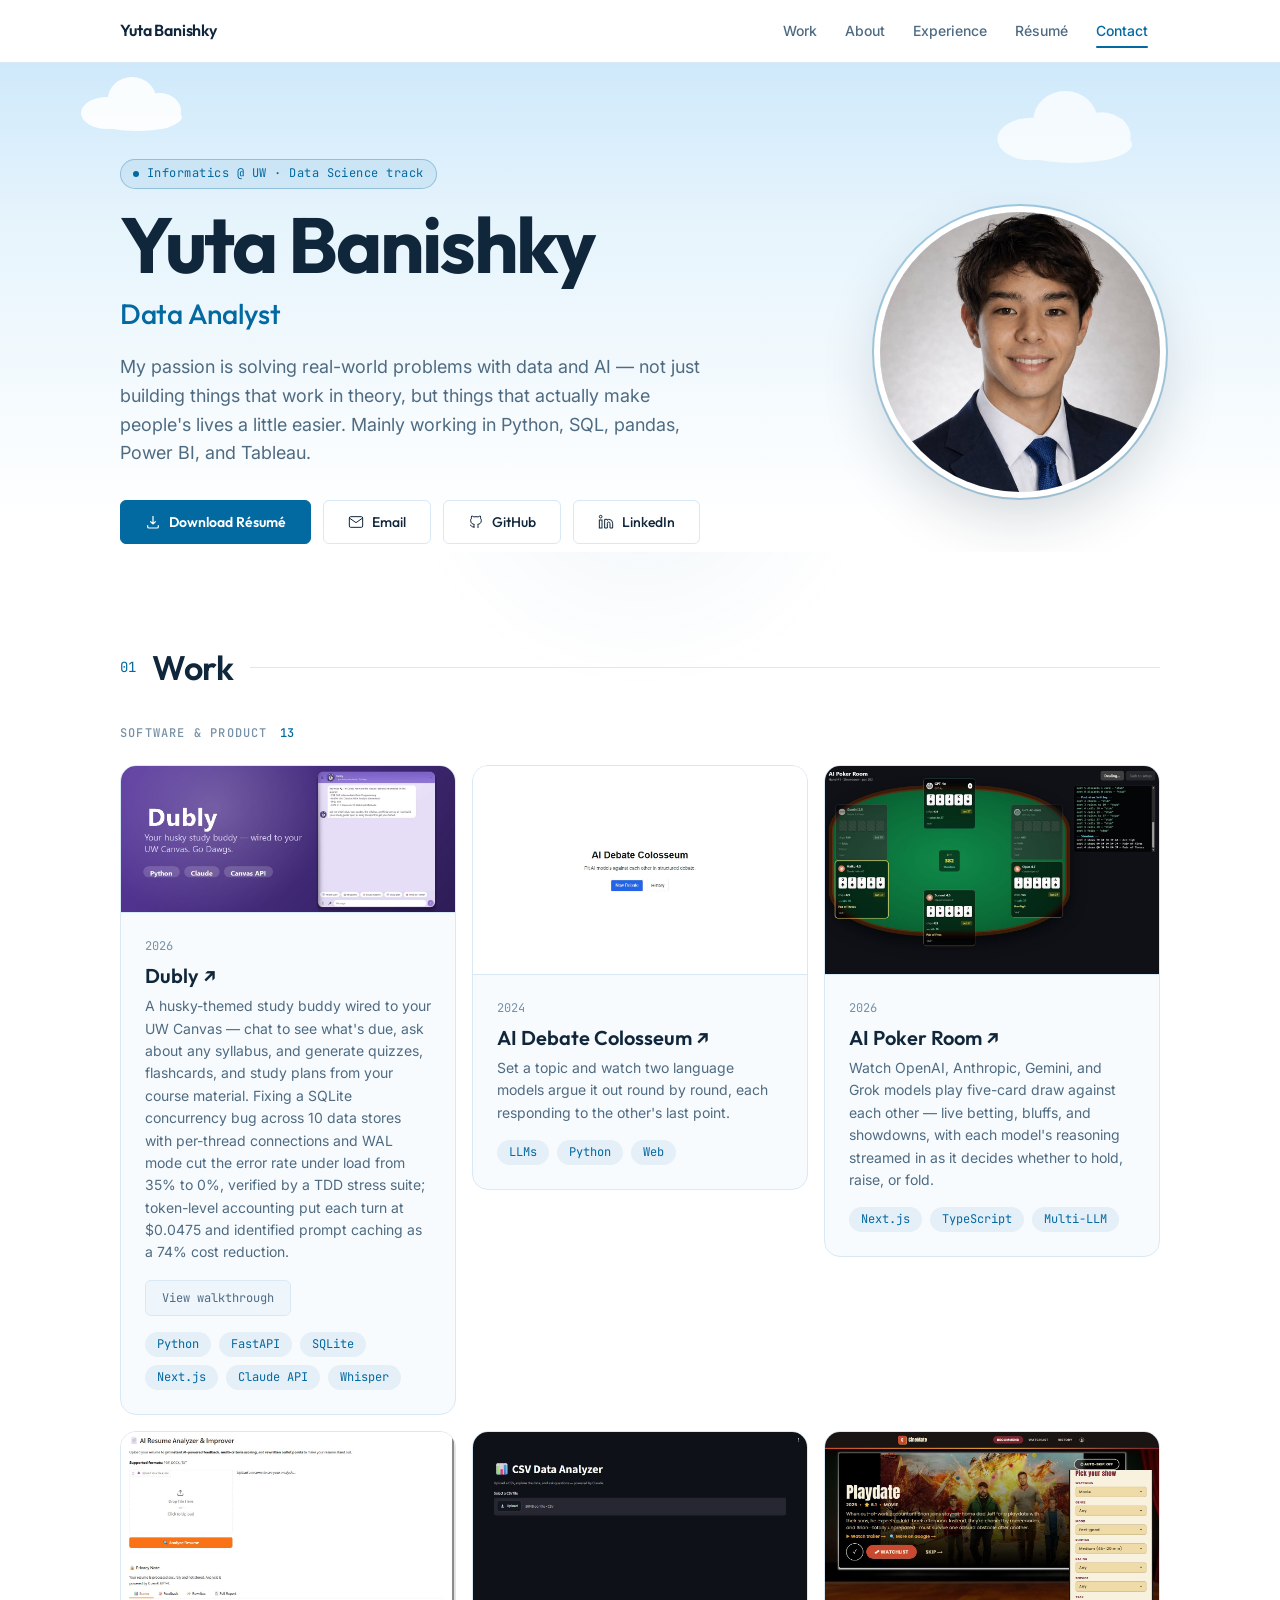
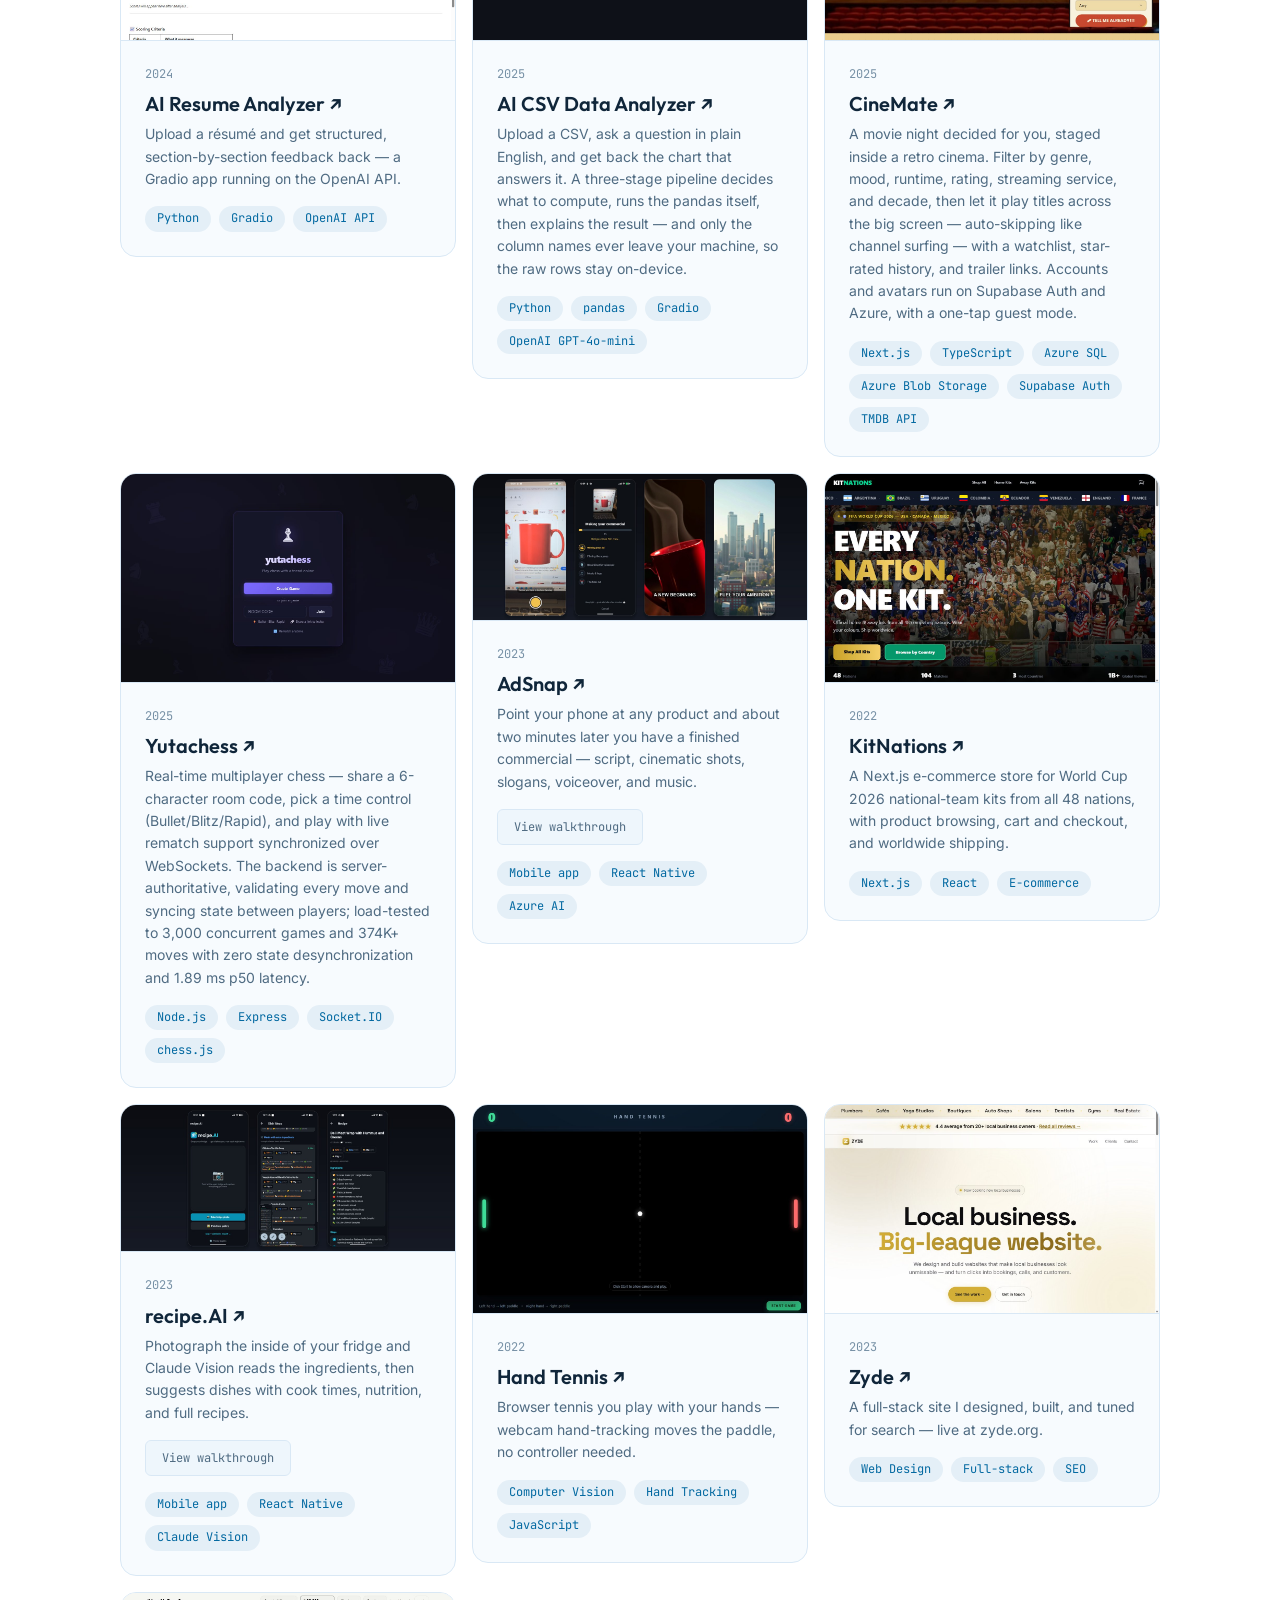
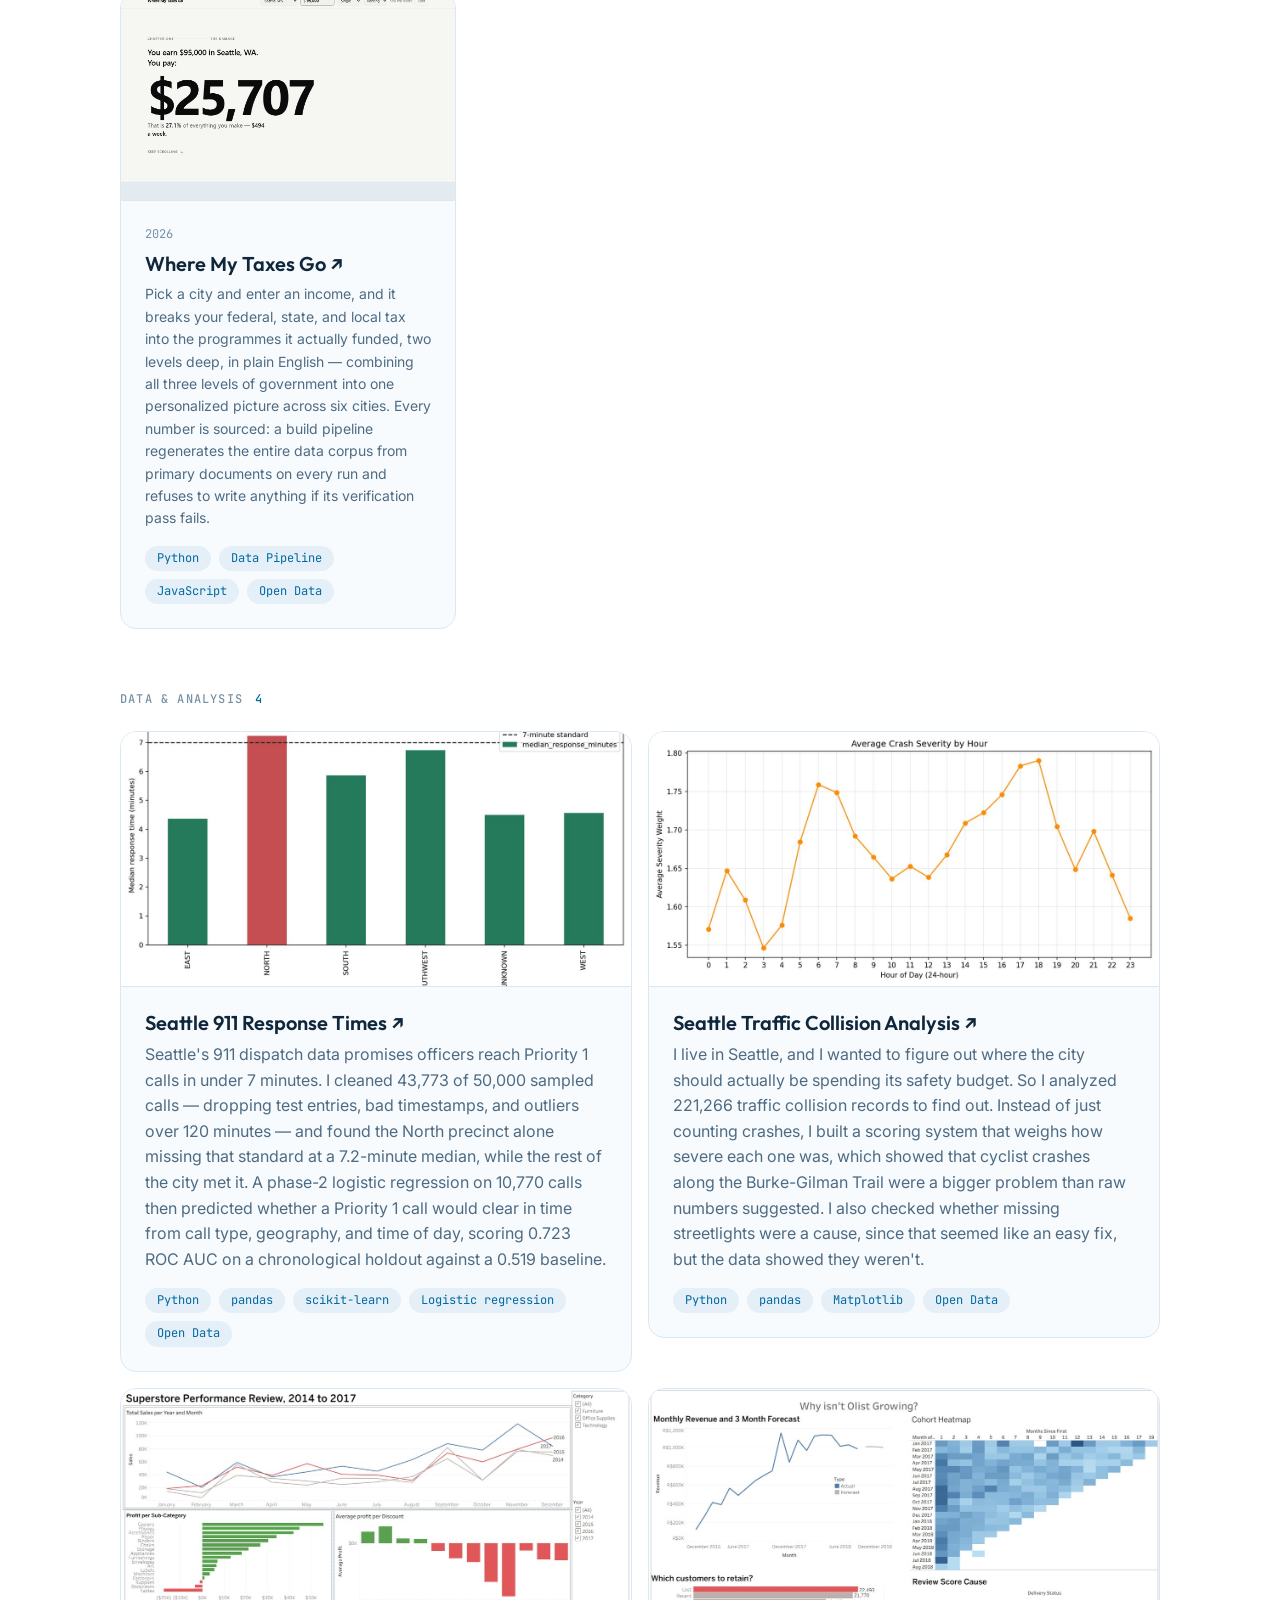
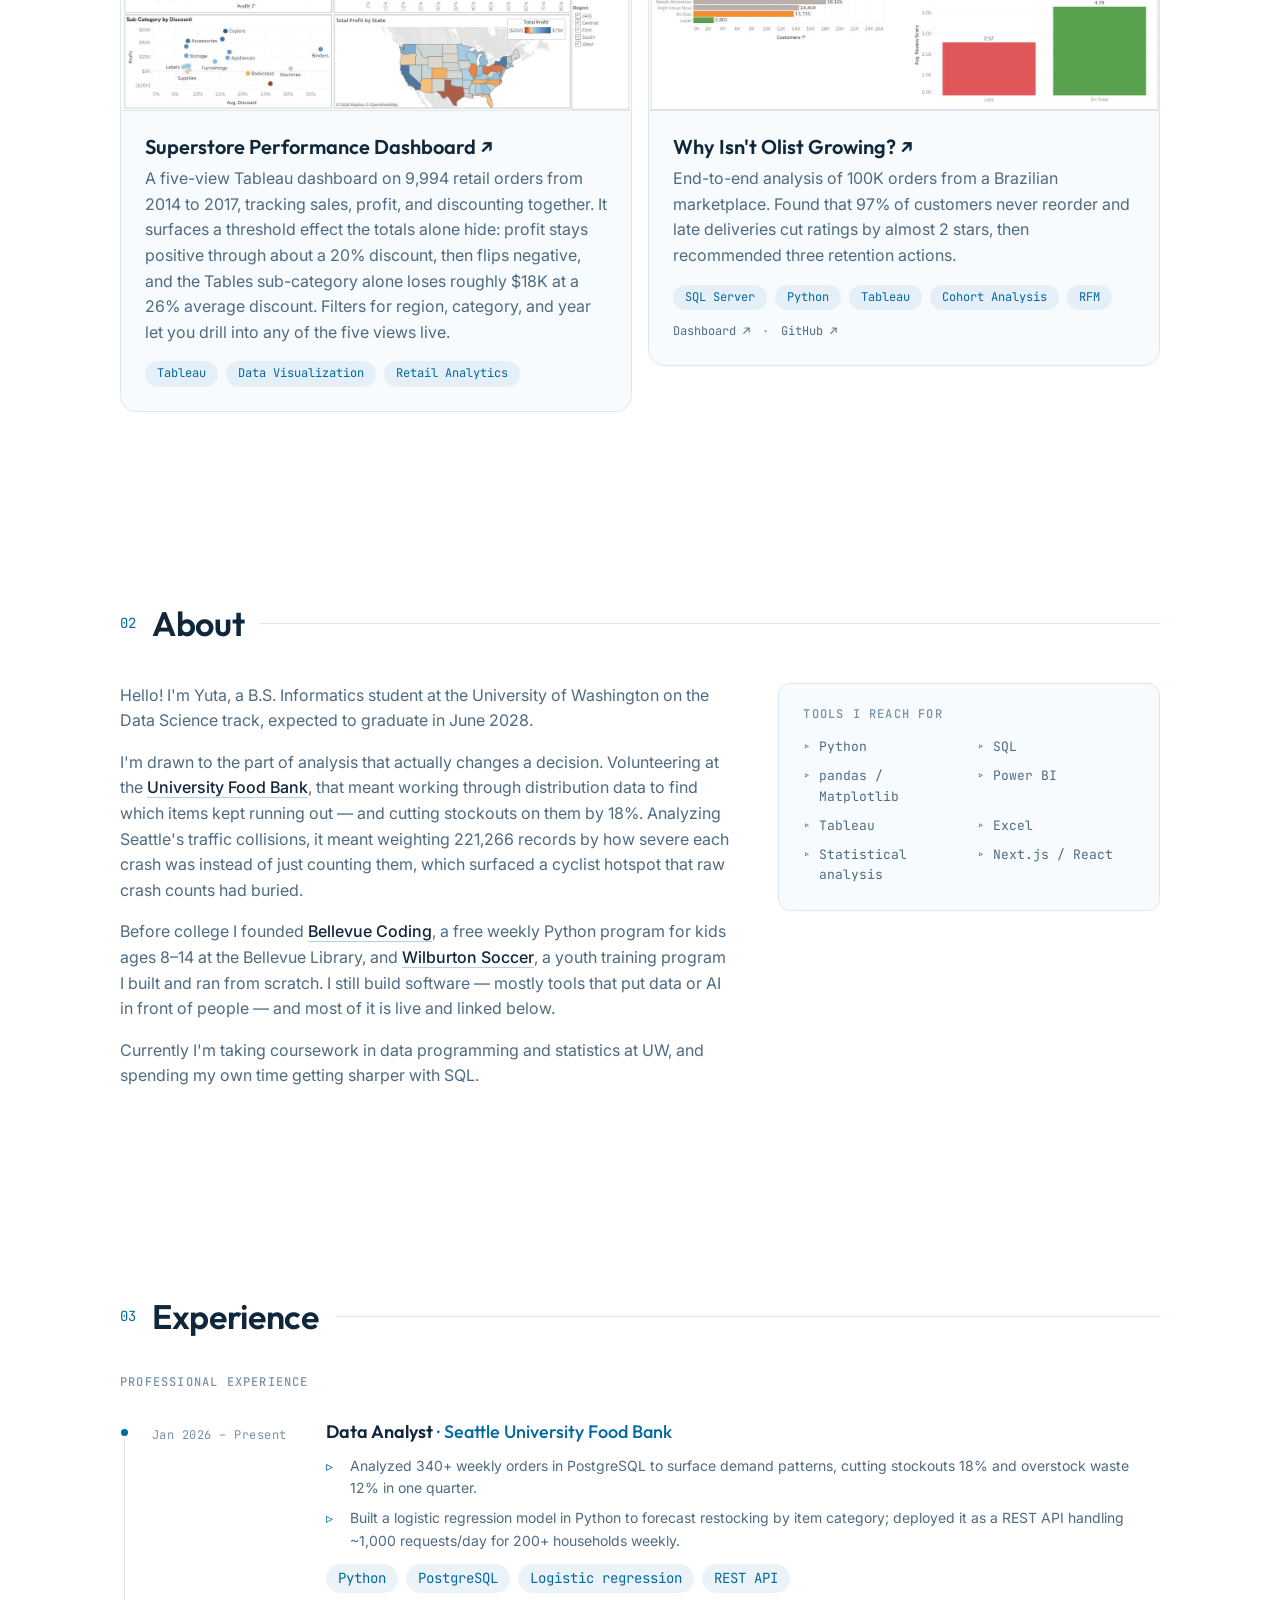
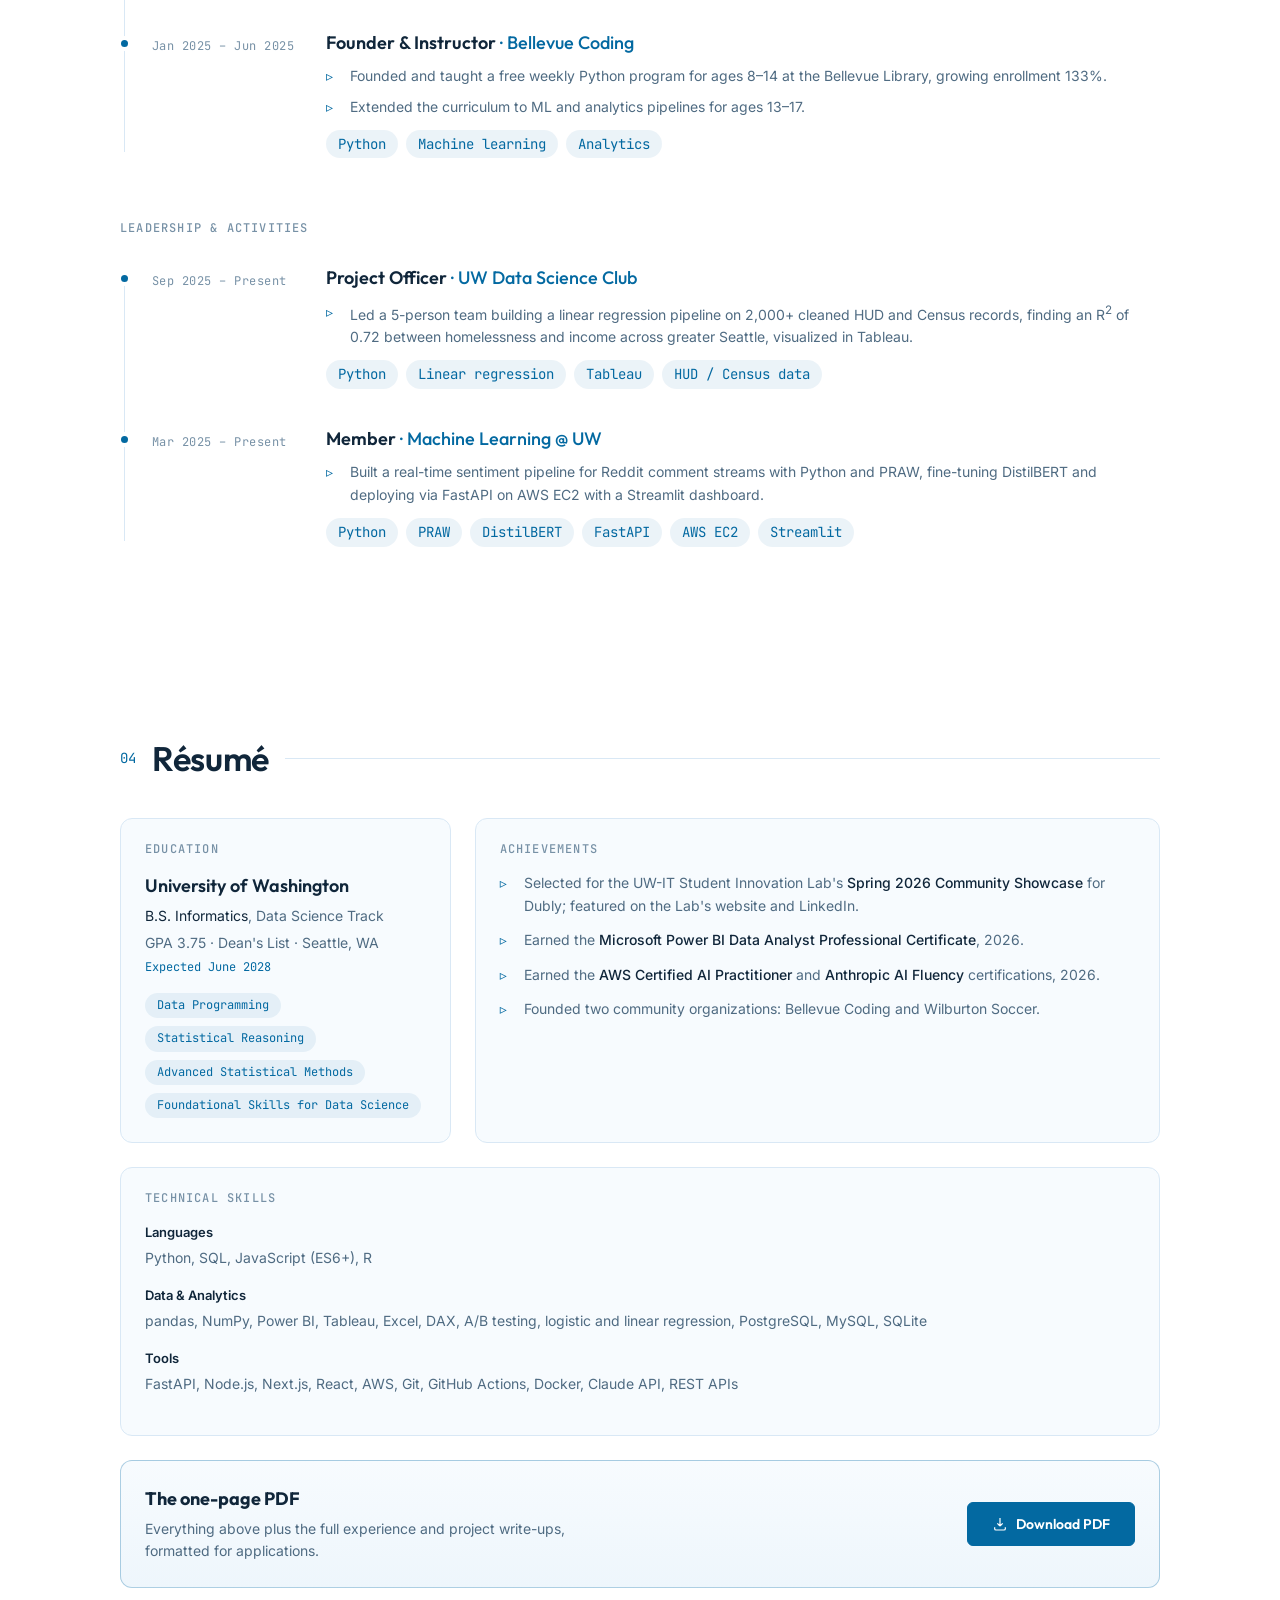
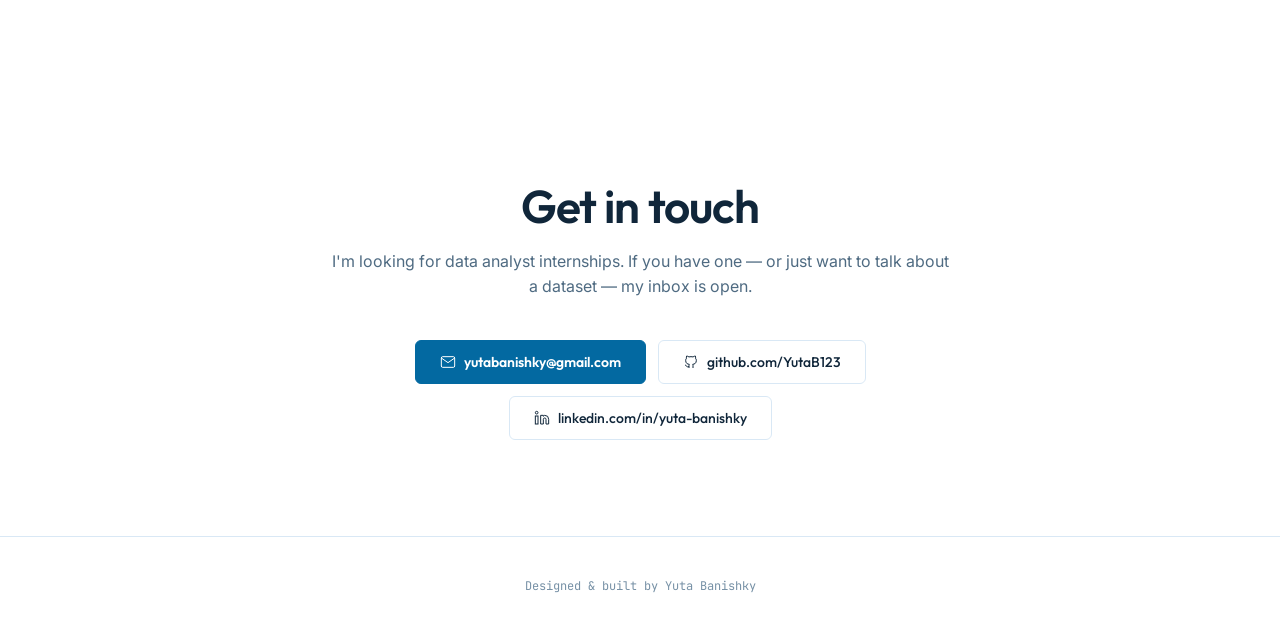
==== commit 785c57a3: "Fix Software & Product project count after removing Charades Co-Authored-By: Claude Sonnet 5.5 <nore" ====
--- a/index.html
+++ b/index.html
@@ -112,7 +112,7 @@
           <span class="section-rule" aria-hidden="true"></span>
         </div>
 
-        <h3 class="projects-heading reveal">Software &amp; Product <span class="count">14</span></h3>
+        <h3 class="projects-heading reveal">Software &amp; Product <span class="count">13</span></h3>
         <div class="proj-grid">
 
           <article class="proj-card reveal">
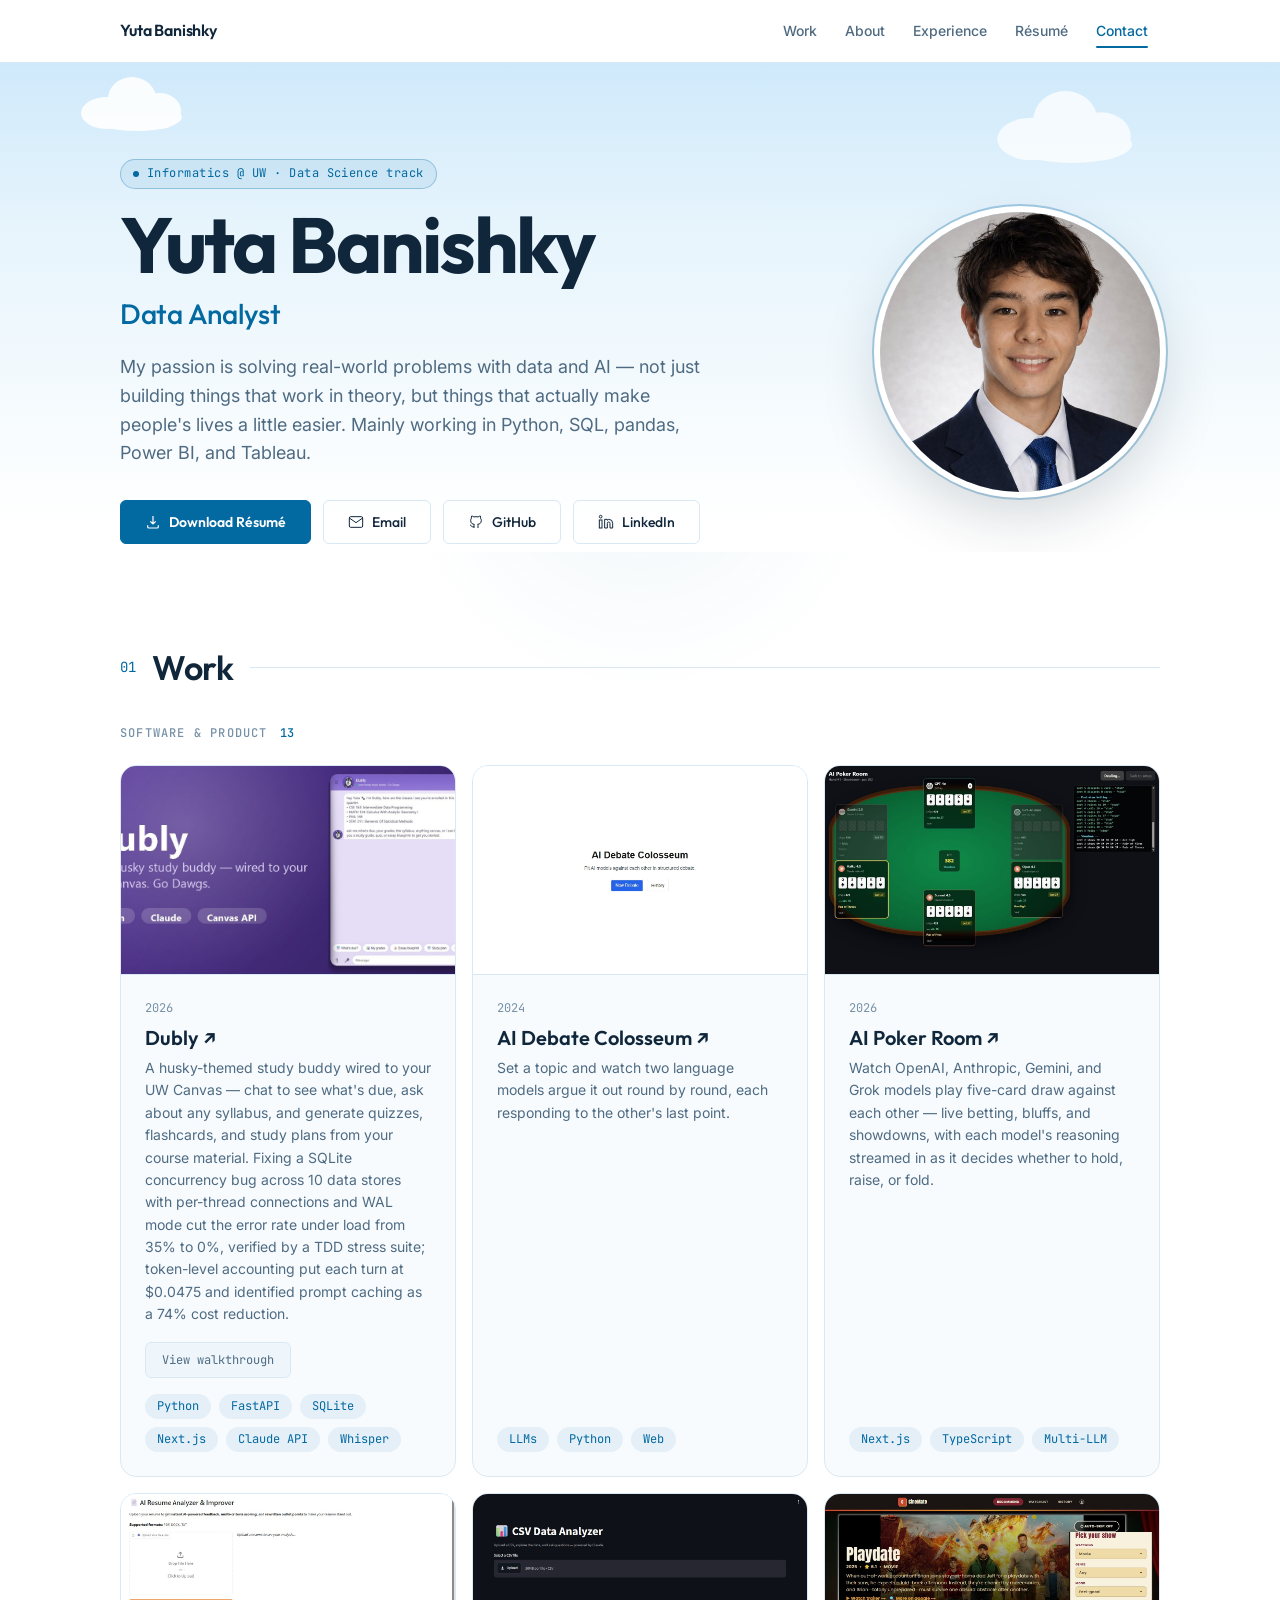
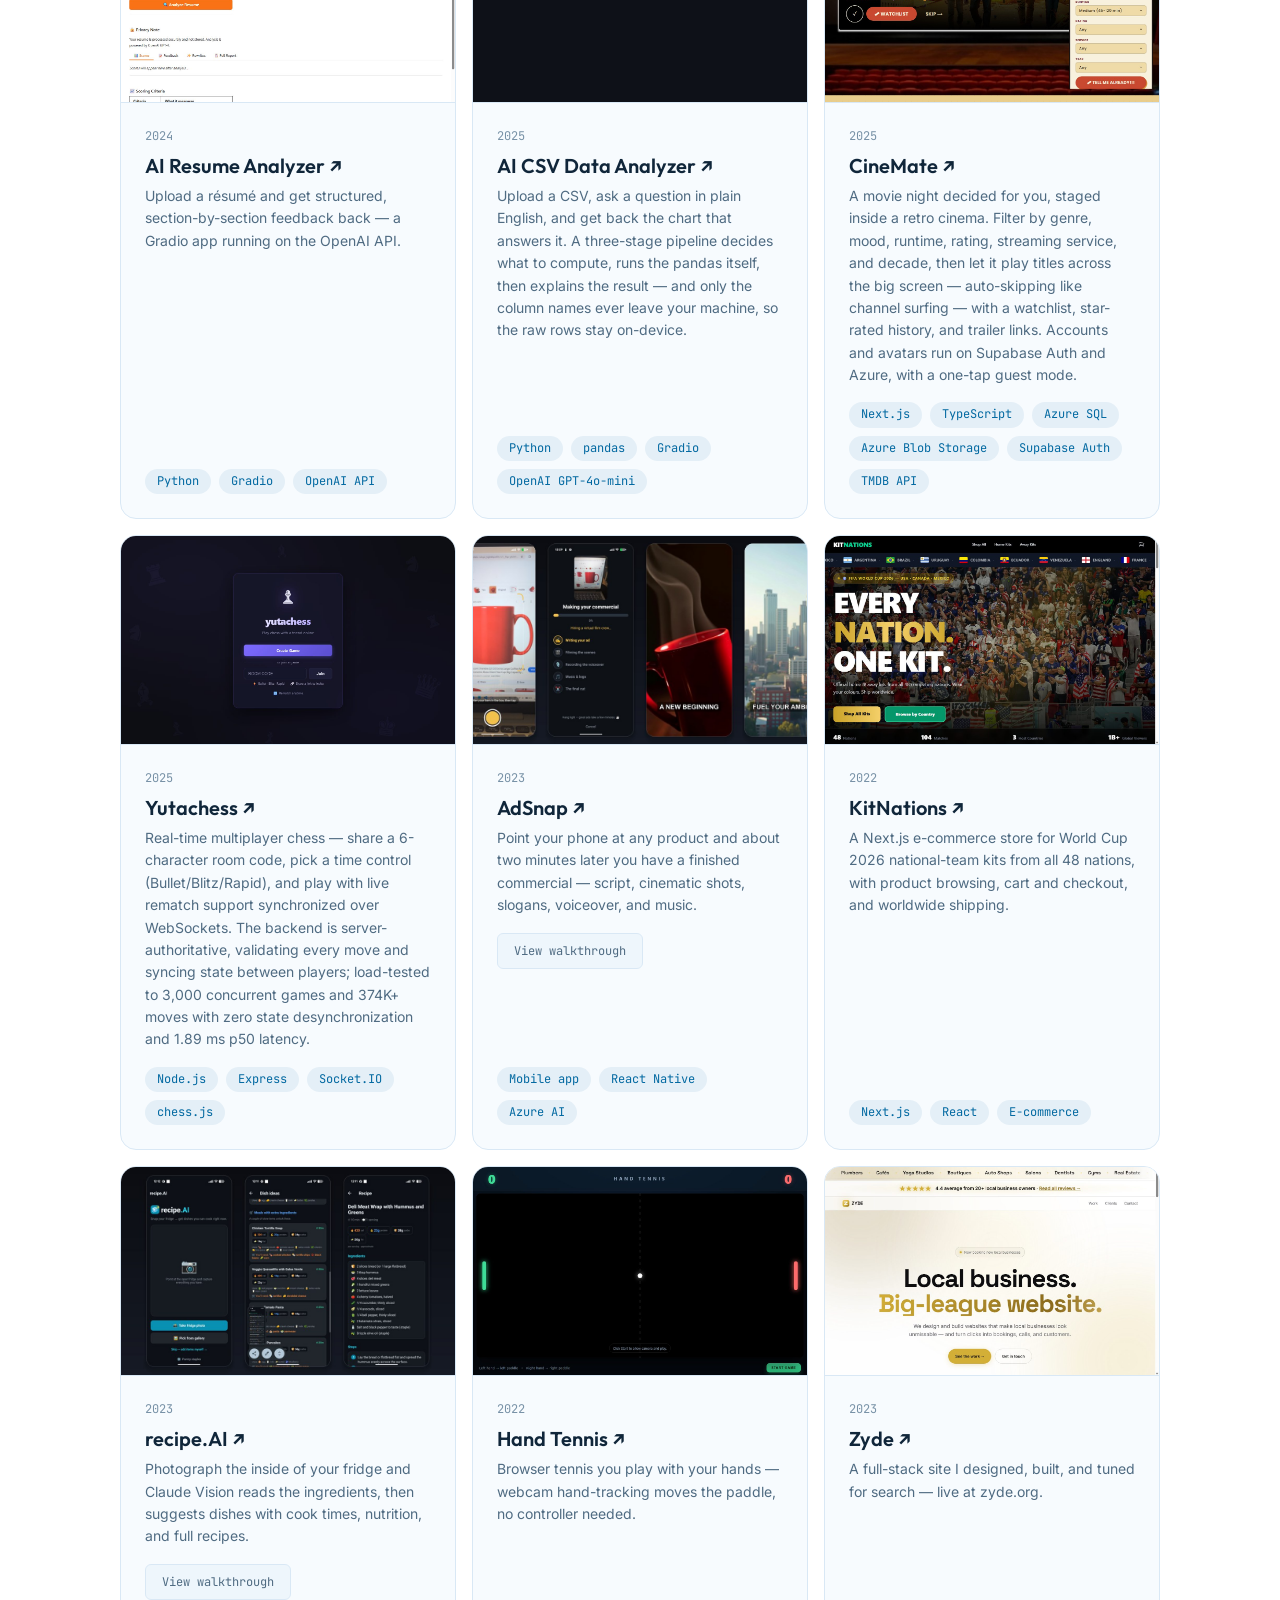
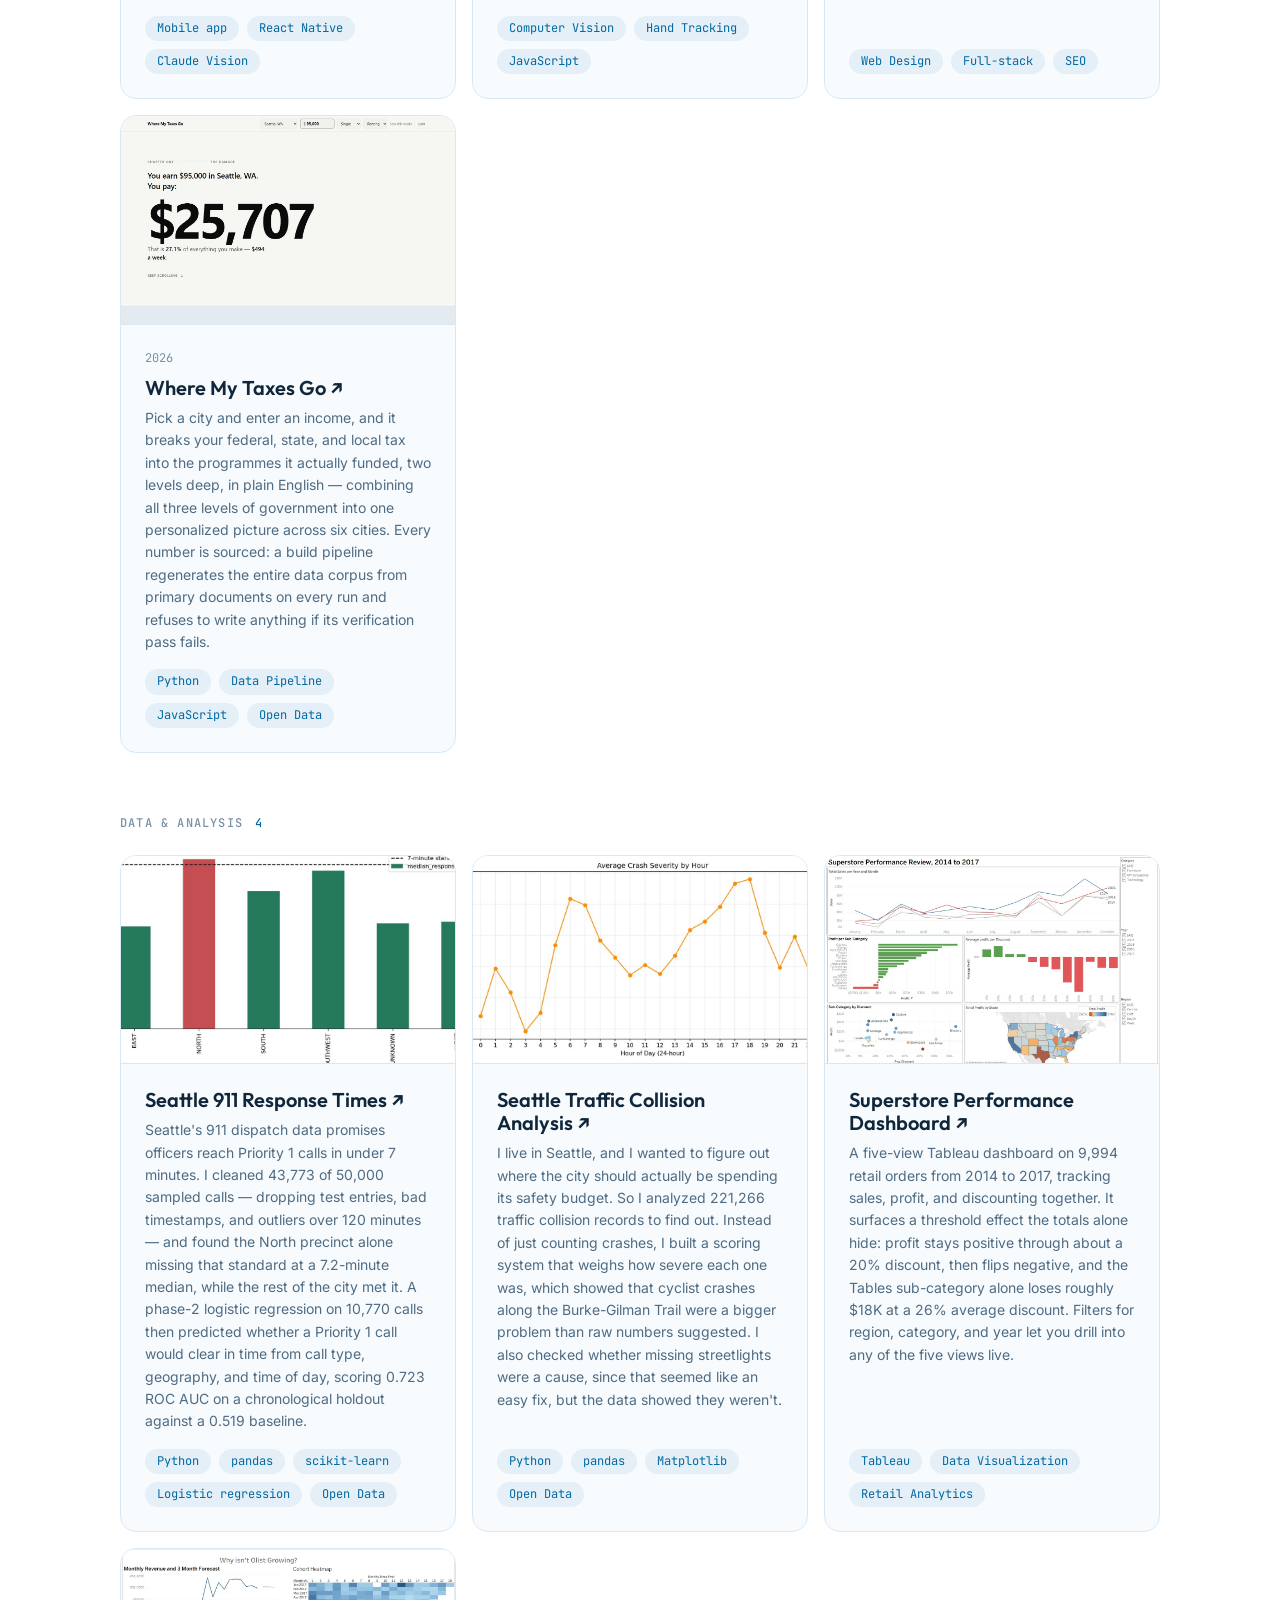
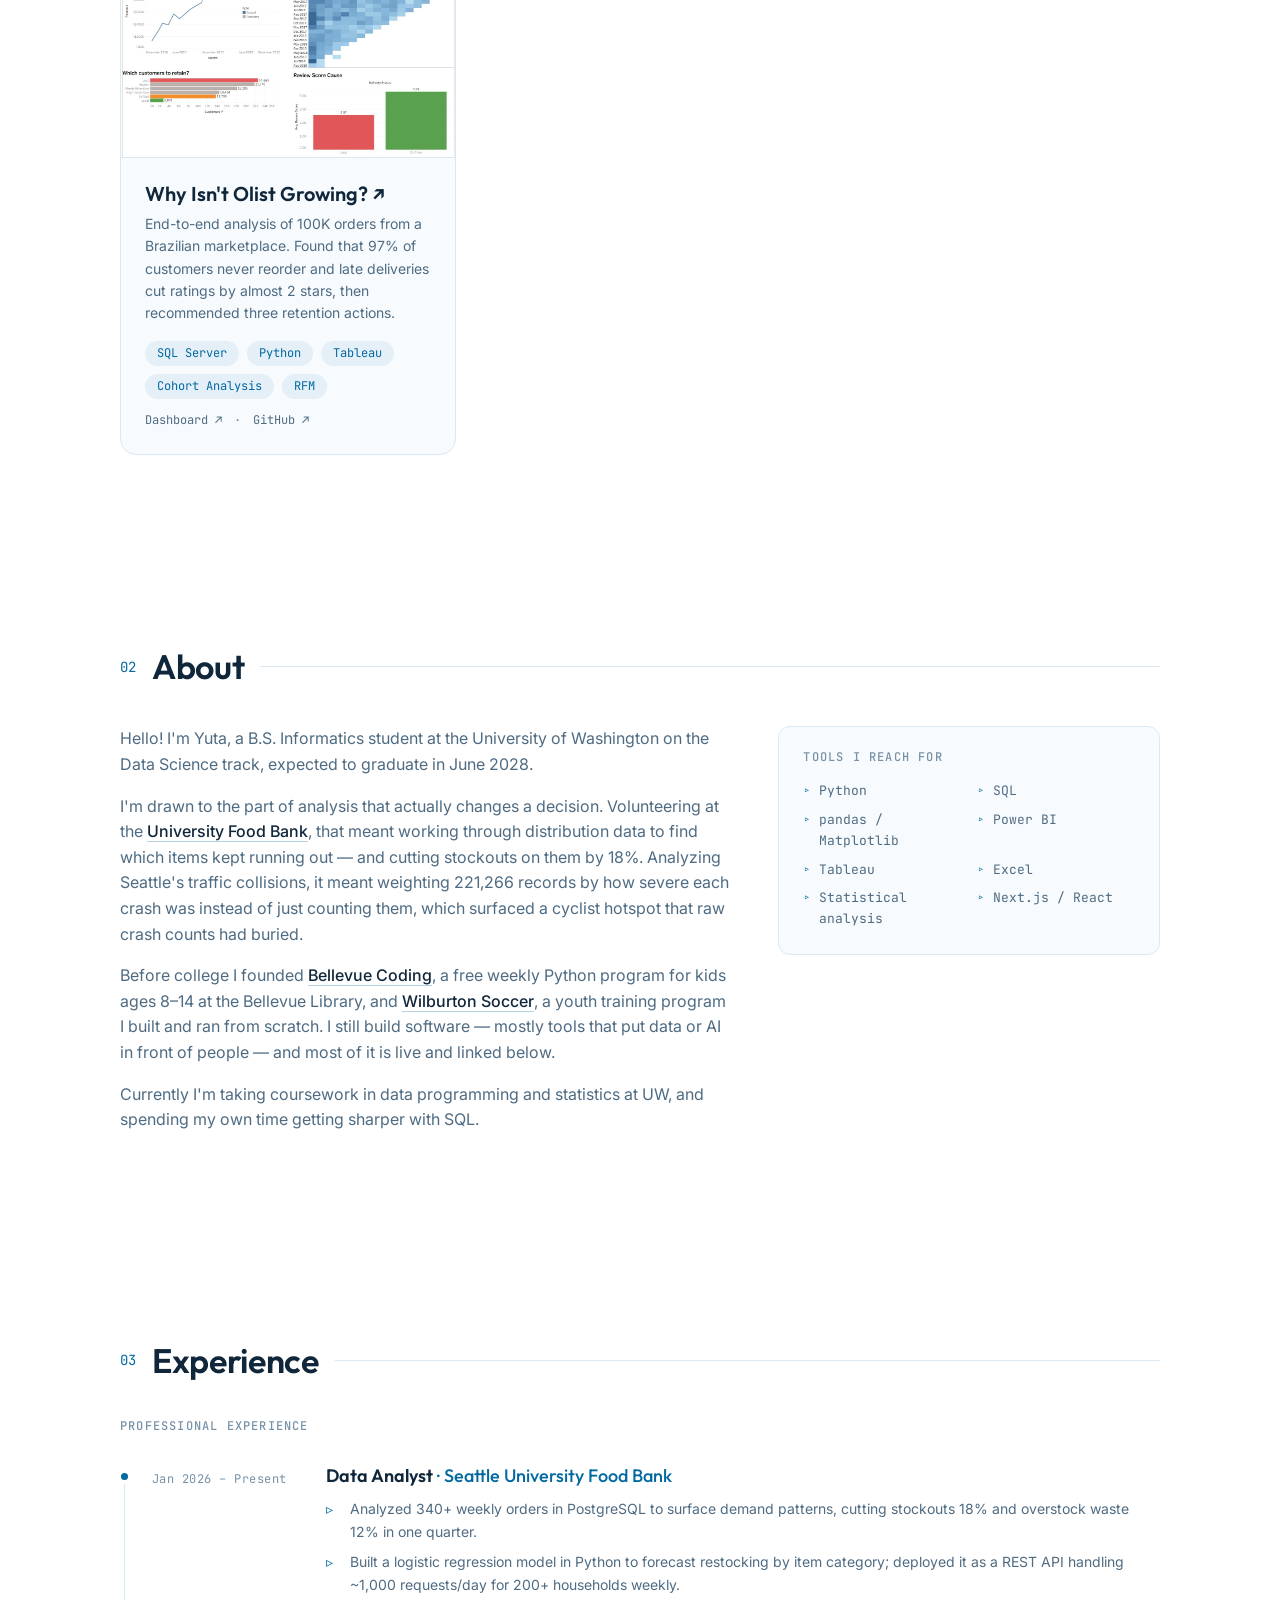
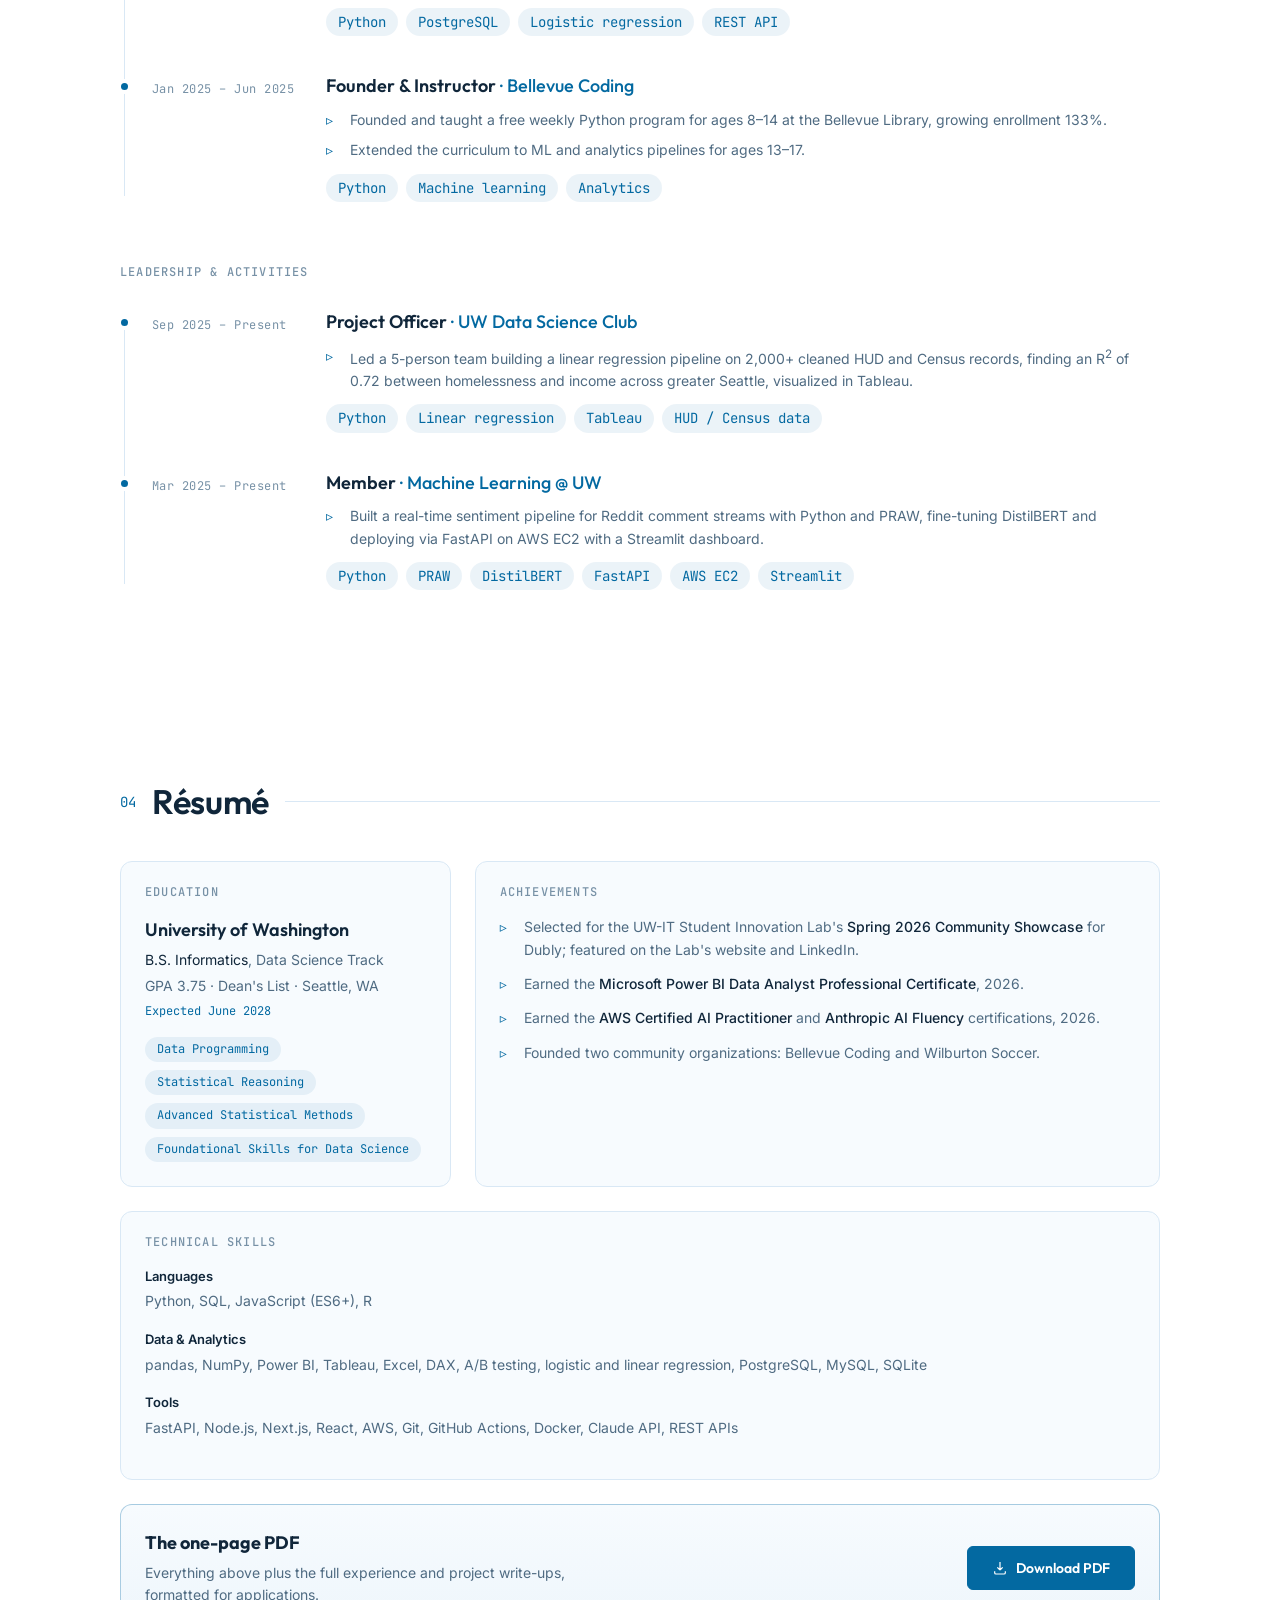
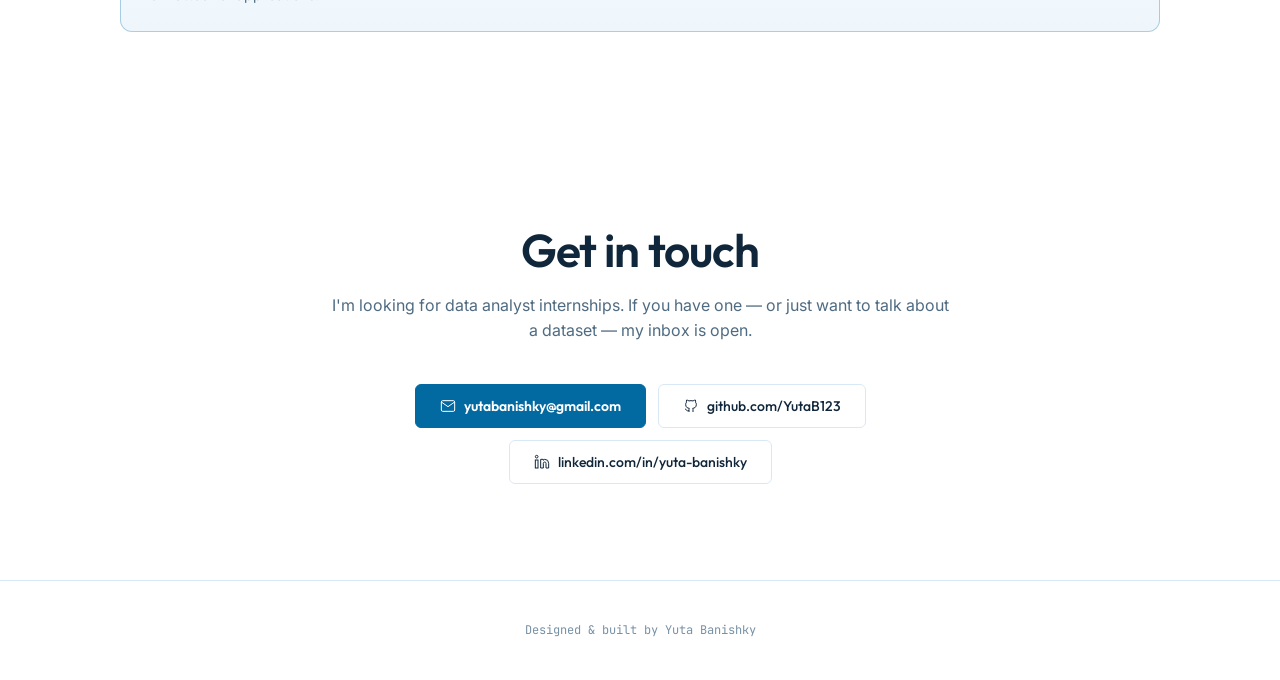
==== commit 9bf45d00: "Make all project cards the same size Uniform 16:10 thumbnails, equal-height rows, and no featured/pa" ====
--- a/index.html
+++ b/index.html
@@ -357,9 +357,9 @@
         </div>
 
         <h3 class="projects-heading projects-heading-secondary reveal">Data &amp; Analysis <span class="count">4</span></h3>
-        <div class="proj-grid proj-grid--pair">
-
-          <article class="proj-card is-featured reveal">
+        <div class="proj-grid">
+
+          <article class="proj-card reveal">
             <div class="proj-thumb proj-thumb--chart">
               <img src="assets/screenshots/911.jpg" alt="Bar chart of median Seattle Priority 1 police response time by precinct, with North precinct above the 7-minute standard" loading="lazy" width="1200" height="600" />
             </div>
@@ -380,7 +380,7 @@
             </div>
           </article>
 
-          <article class="proj-card is-featured reveal">
+          <article class="proj-card reveal">
             <div class="proj-thumb proj-thumb--chart">
               <img src="assets/screenshots/collisions.jpg" alt="Line chart of average Seattle crash severity by hour of day, peaking in the early morning and evening commute" loading="lazy" width="1200" height="600" />
             </div>
@@ -402,7 +402,7 @@
           </article>
 
           <!-- TODO: swap href="#" for the Tableau Public viz link once published. -->
-          <article class="proj-card is-featured reveal">
+          <article class="proj-card reveal">
             <div class="proj-thumb proj-thumb--tableau">
               <img src="assets/screenshots/superstore.jpg" alt="Tableau dashboard showing Superstore retail profit turning negative above a 20% discount, alongside sales by month, profit by sub-category, and profit by state" loading="lazy" width="1200" height="759" />
             </div>
@@ -421,7 +421,7 @@
             </div>
           </article>
 
-          <article class="proj-card is-featured reveal">
+          <article class="proj-card reveal">
             <div class="proj-thumb proj-thumb--tableau">
               <img src="assets/screenshots/olist.jpg" alt="Tableau dashboard titled &quot;Why isn't Olist Growing?&quot; showing monthly revenue with a 3-month forecast, an RFM customer segment breakdown led by 22,493 lost customers, a cohort retention heatmap, and average review scores of 4.29 for on-time deliveries versus 2.57 for late ones" loading="lazy" width="1200" height="759" />
             </div>
--- a/styles.css
+++ b/styles.css
@@ -591,9 +591,8 @@
   display: grid;
   gap: var(--space-4);
   grid-template-columns: minmax(0, 1fr);
-  /* Cards size to their own content. Stretching them to the tallest tile in
-     the row leaves a dead gap inside the short ones. */
-  align-items: start;
+  /* Every card in a row stretches to the tallest one so all boxes match. */
+  align-items: stretch;
 }
 @media (min-width: 640px) {
   .proj-grid { grid-template-columns: repeat(2, minmax(0, 1fr)); }
@@ -601,19 +600,7 @@
 @media (min-width: 1024px) {
   .proj-grid {
     grid-template-columns: repeat(3, minmax(0, 1fr));
-    /* Featured tiles span 2 columns; dense packing backfills the gaps they
-       leave so the grid never ends up with holes. */
-    grid-auto-flow: dense;
   }
-  /* Scoped away from --pair, where a 2-span tile would fill the whole row. */
-  .proj-grid:not(.proj-grid--pair) .proj-card.is-featured { grid-column: span 2; }
-}
-
-/* Data & Analysis cards are all is-featured — give them a 2-up row of their
-   own instead of letting span-2 tiles punch holes in the 3-column grid. */
-.proj-grid--pair { grid-template-columns: minmax(0, 1fr); }
-@media (min-width: 900px) {
-  .proj-grid--pair { grid-template-columns: repeat(2, minmax(0, 1fr)); }
 }
 
 .proj-card {
@@ -647,15 +634,6 @@
   border-bottom: 1px solid var(--border);
   aspect-ratio: 16 / 10;
 }
-.proj-card.is-featured .proj-thumb { aspect-ratio: 16 / 9; }
-/* Source screenshots that are wider than the default box, matched exactly so
-   `cover` has nothing to crop off the sides. */
-.proj-thumb--wide { aspect-ratio: 1200 / 528; }
-.proj-card.is-featured .proj-thumb--wide { aspect-ratio: 1200 / 528; }
-.proj-thumb--chart { aspect-ratio: 1200 / 600; }
-.proj-card.is-featured .proj-thumb--chart { aspect-ratio: 1200 / 600; }
-.proj-thumb--tableau { aspect-ratio: 1200 / 759; }
-.proj-card.is-featured .proj-thumb--tableau { aspect-ratio: 1200 / 759; }
 .proj-thumb img {
   width: 100%;
   height: 100%;
@@ -706,7 +684,6 @@
   font-size: var(--fz-sm);
   color: var(--muted);
 }
-.proj-card.is-featured .proj-desc { font-size: var(--fz-md); }
 .proj-body .tech-pill-list { margin-top: auto; padding-top: var(--space-4); }
 
 .proj-demo {
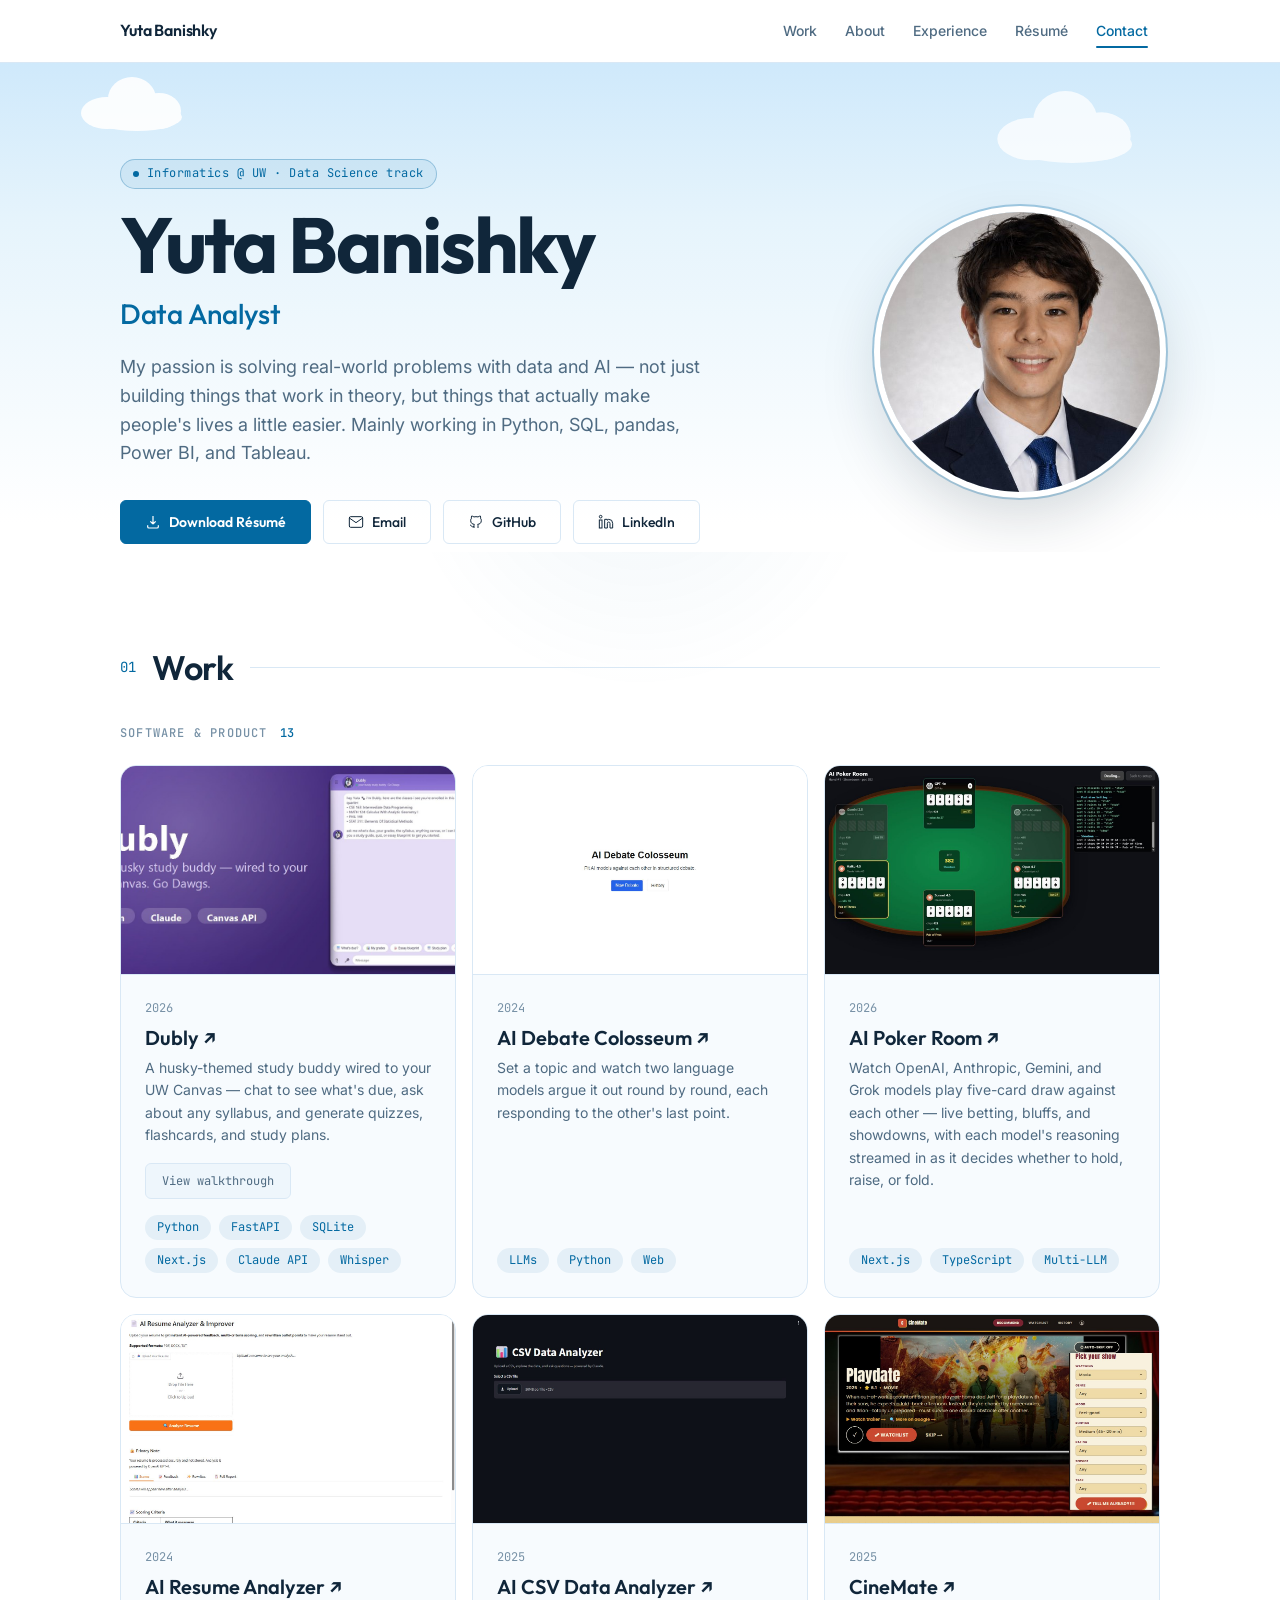
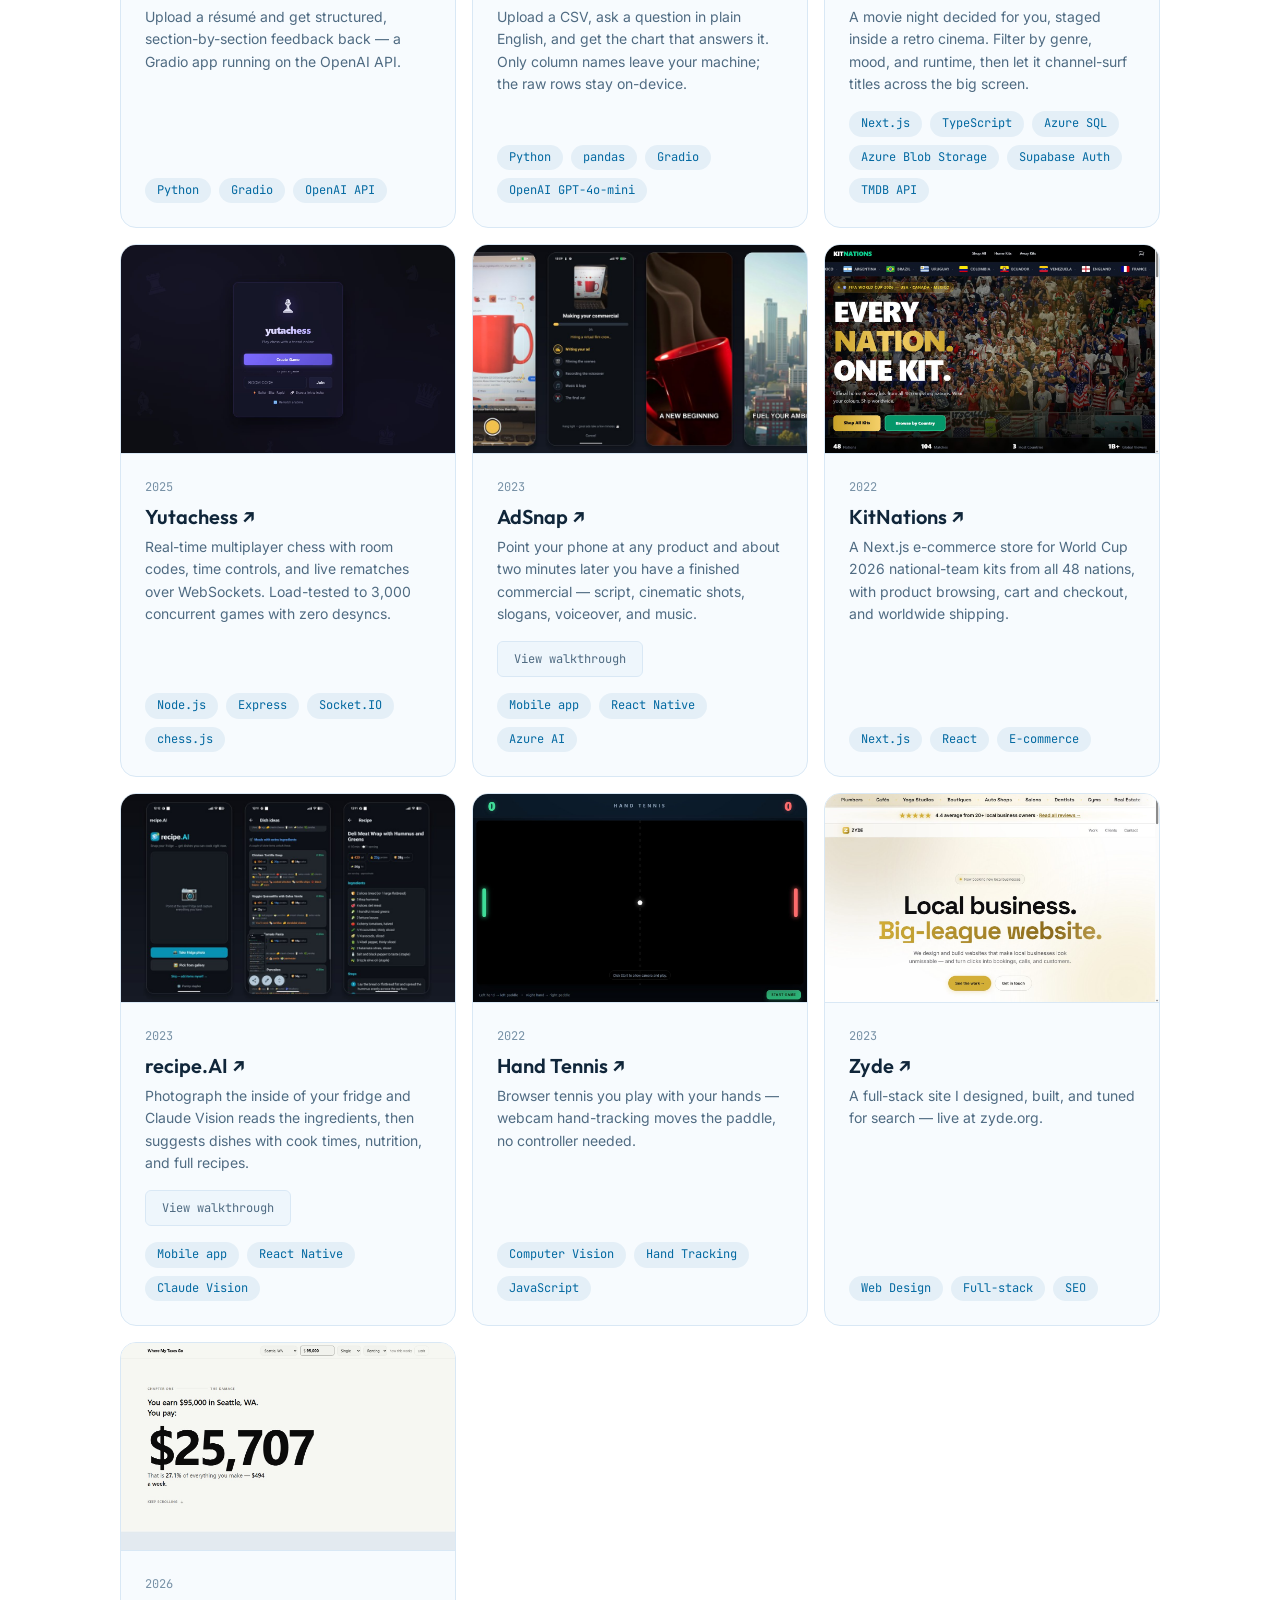
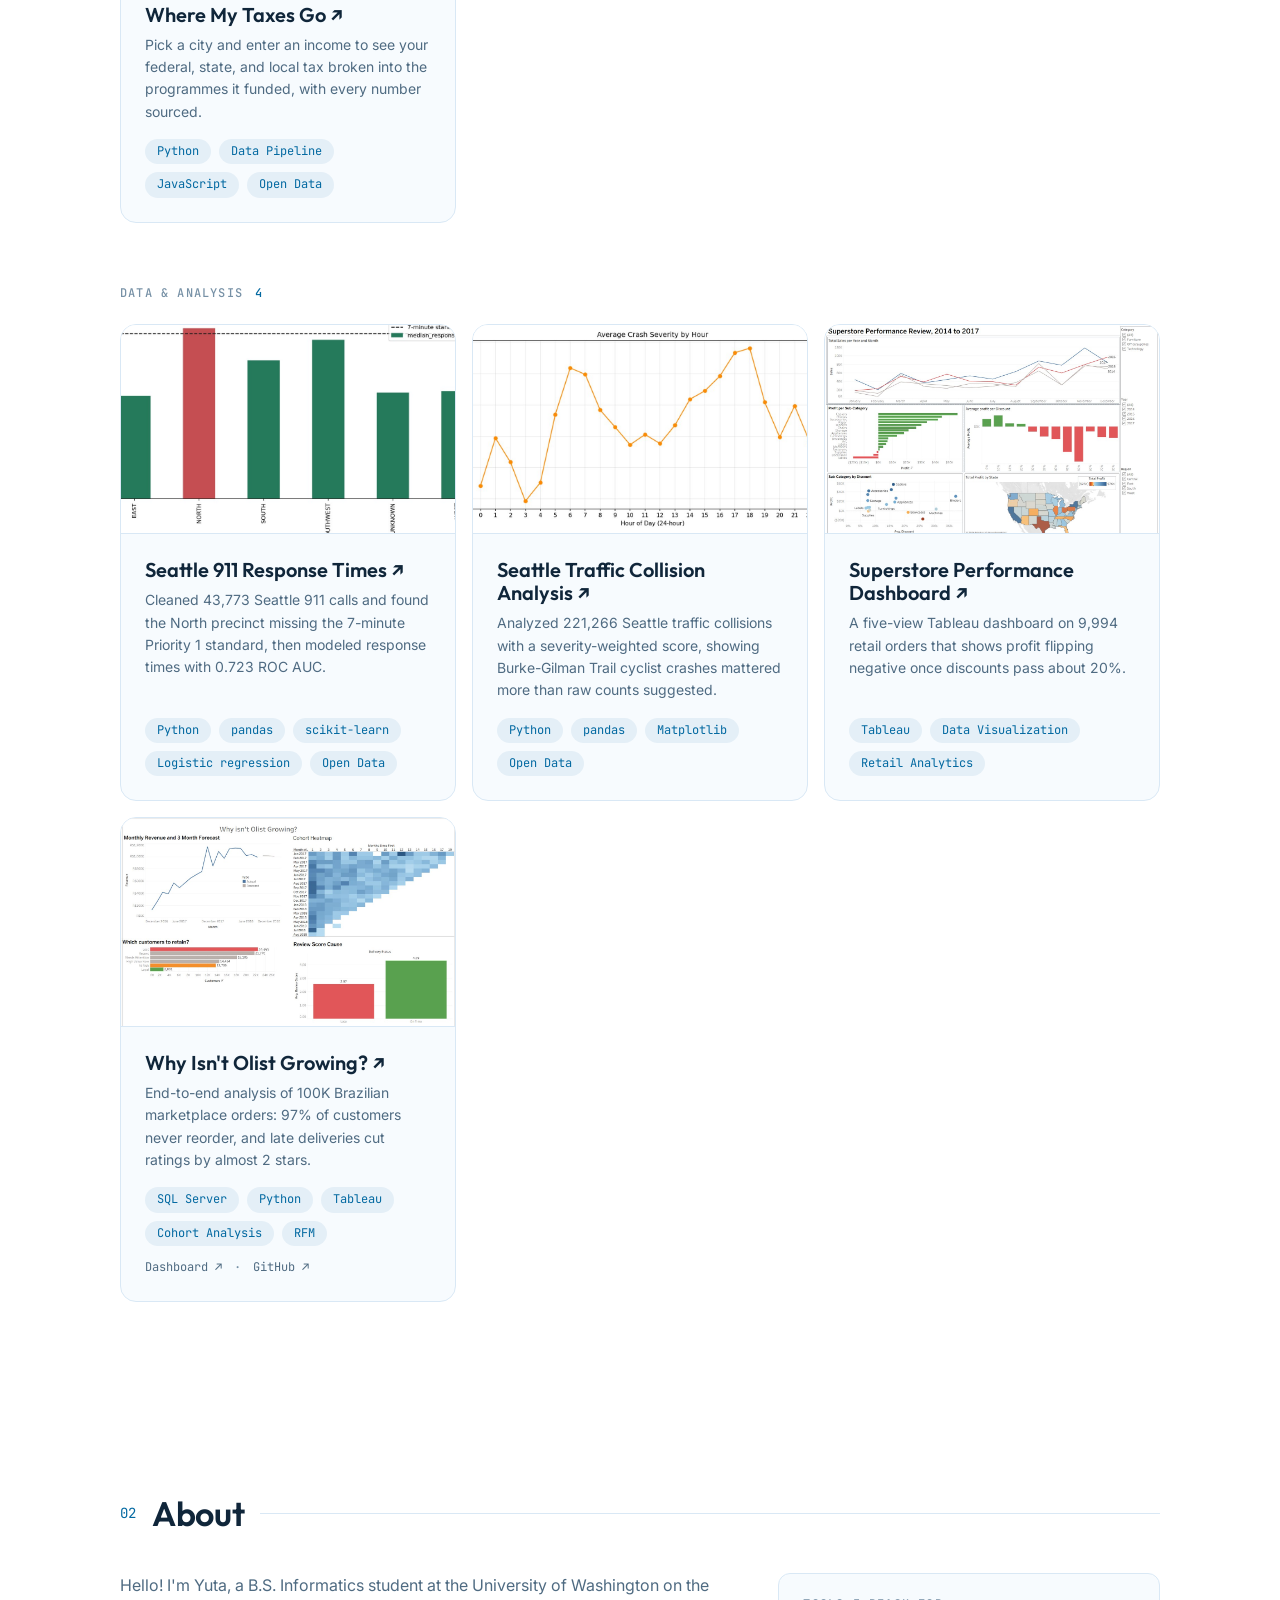
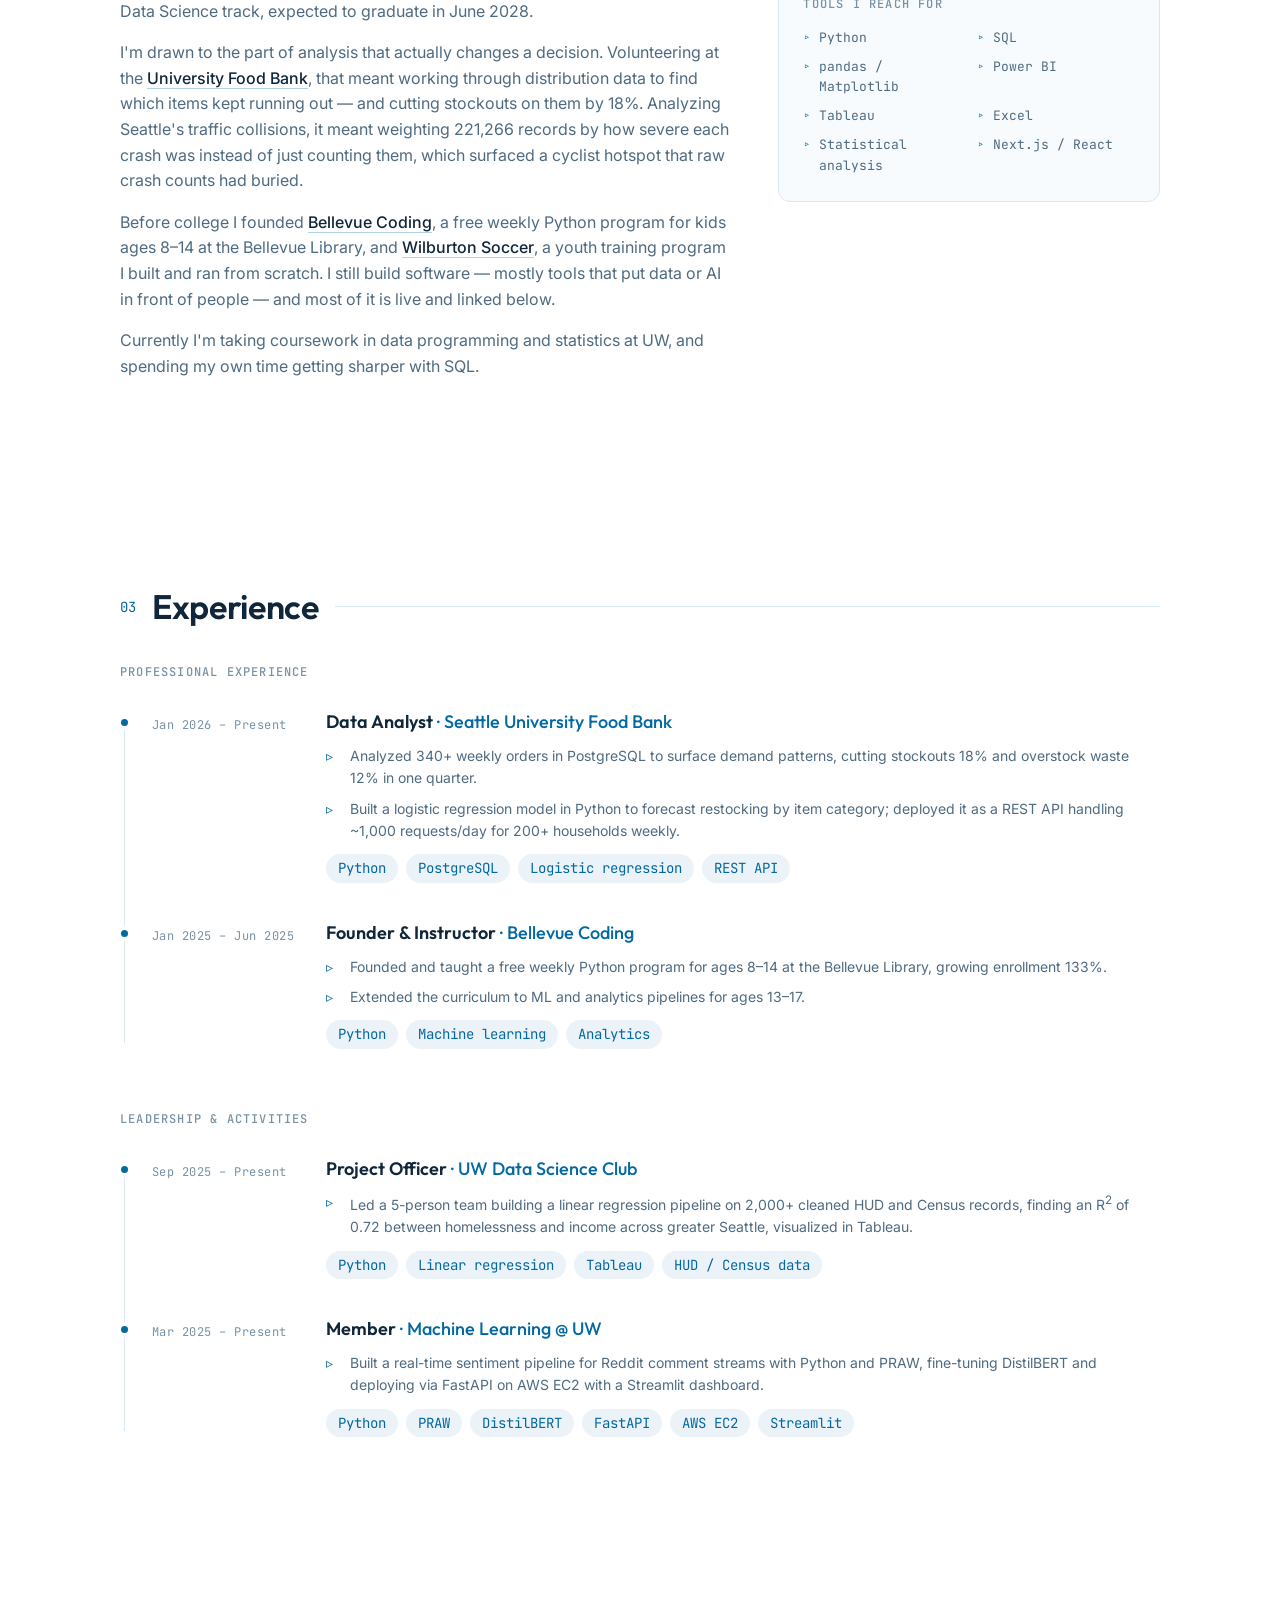
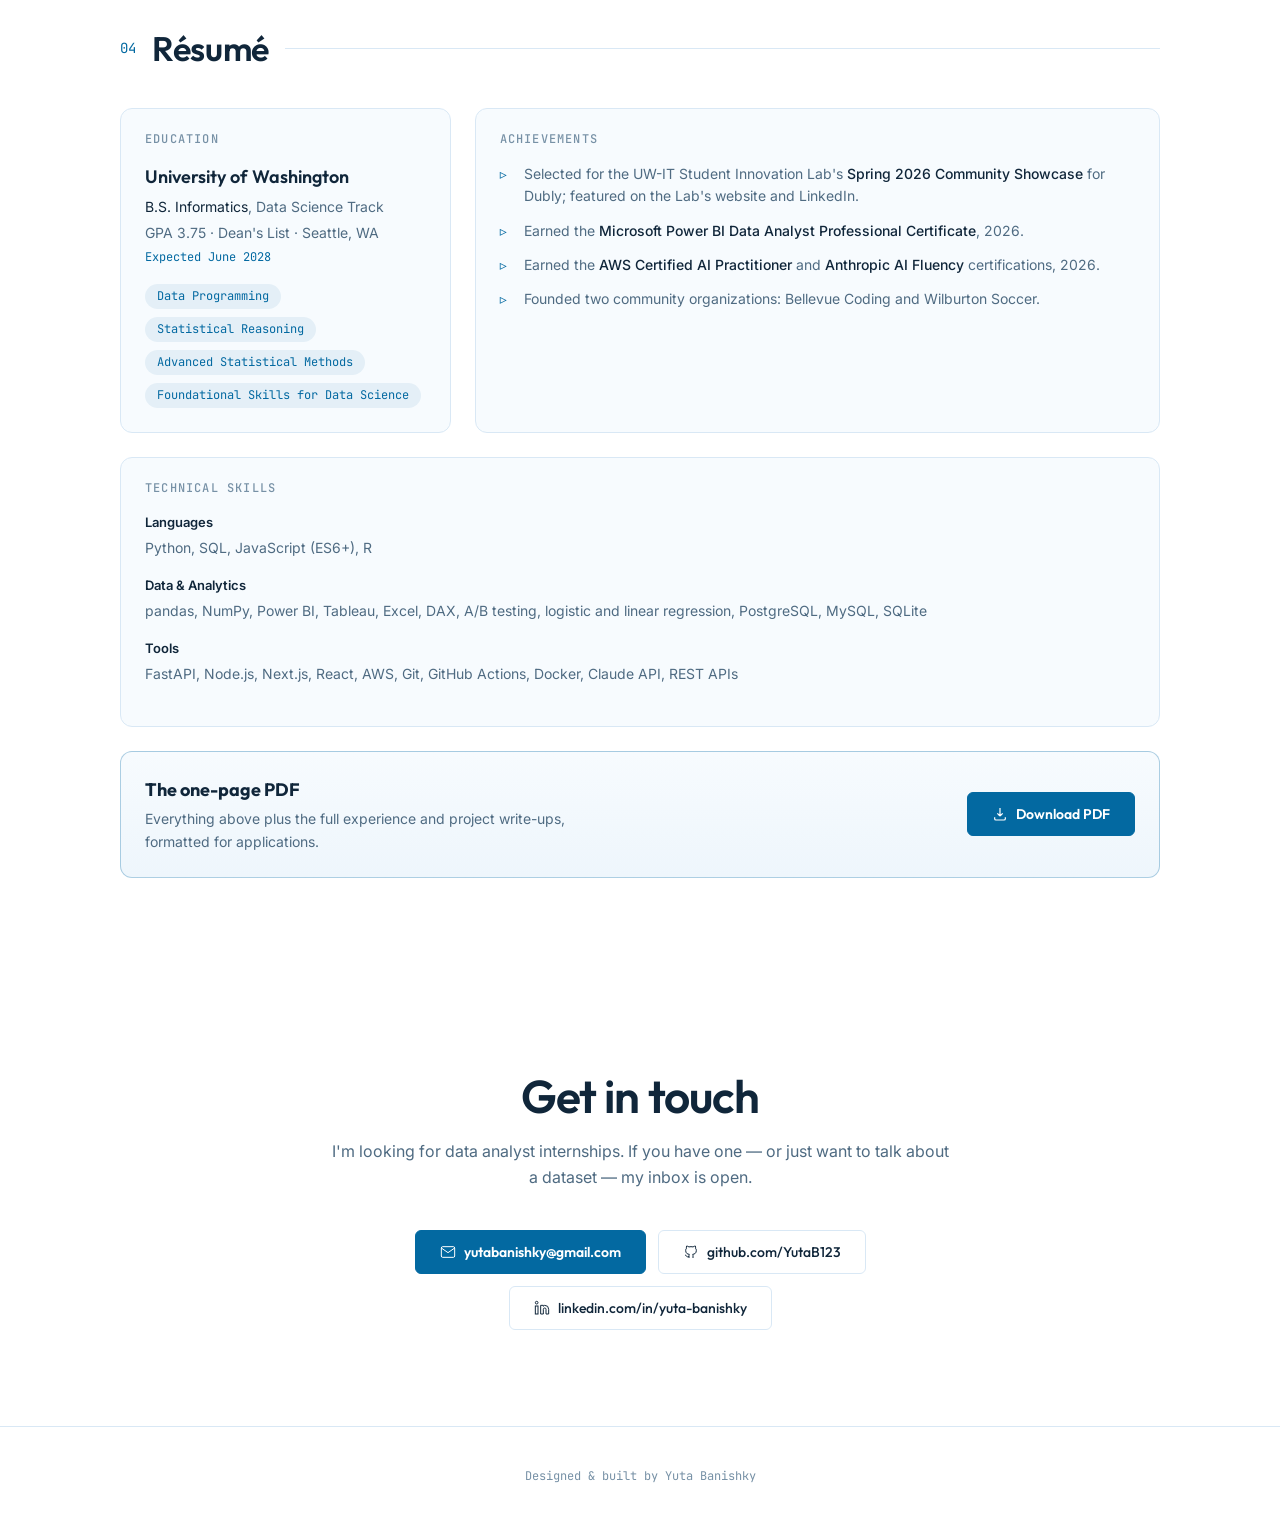
==== commit 001b0cfa: "Shorten long project descriptions so cards match in size Co-Authored-By: Claude Sonnet 5.5 <noreply@" ====
--- a/index.html
+++ b/index.html
@@ -123,12 +123,7 @@
               <p class="proj-meta"><span>2026</span></p>
               <h4 class="proj-title"><a href="https://canvas-study-assistant.onrender.com/chat" target="_blank" rel="noopener">Dubly <span class="arrow" aria-hidden="true">↗</span></a></h4>
               <p class="proj-desc">
-                A husky-themed study buddy wired to your UW Canvas — chat to see what's due, ask
-                about any syllabus, and generate quizzes, flashcards, and study plans from your
-                course material. Fixing a SQLite concurrency bug across 10 data stores with
-                per-thread connections and WAL mode cut the error rate under load from 35% to 0%,
-                verified by a TDD stress suite; token-level accounting put each turn at $0.0475 and
-                identified prompt caching as a 74% cost reduction.
+                A husky-themed study buddy wired to your UW Canvas — chat to see what's due, ask about any syllabus, and generate quizzes, flashcards, and study plans.
               </p>
               <button class="proj-demo" type="button" data-demo="dubly">View walkthrough</button>
               <ul class="tech-pill-list">
@@ -197,10 +192,7 @@
               <p class="proj-meta"><span>2025</span></p>
               <h4 class="proj-title"><a href="https://csv-reader-iyw5.onrender.com/" target="_blank" rel="noopener">AI CSV Data Analyzer <span class="arrow" aria-hidden="true">↗</span></a></h4>
               <p class="proj-desc">
-                Upload a CSV, ask a question in plain English, and get back the chart that answers
-                it. A three-stage pipeline decides what to compute, runs the pandas itself, then
-                explains the result — and only the column names ever leave your machine, so the raw
-                rows stay on-device.
+                Upload a CSV, ask a question in plain English, and get the chart that answers it. Only column names leave your machine; the raw rows stay on-device.
               </p>
               <ul class="tech-pill-list">
                 <li class="tech-pill">Python</li><li class="tech-pill">pandas</li><li class="tech-pill">Gradio</li><li class="tech-pill">OpenAI GPT-4o-mini</li>
@@ -216,11 +208,7 @@
               <p class="proj-meta"><span>2025</span></p>
               <h4 class="proj-title"><a href="https://cinemate-d8bc.onrender.com" target="_blank" rel="noopener">CineMate <span class="arrow" aria-hidden="true">↗</span></a></h4>
               <p class="proj-desc">
-                A movie night decided for you, staged inside a retro cinema. Filter by genre, mood,
-                runtime, rating, streaming service, and decade, then let it play titles across the
-                big screen — auto-skipping like channel surfing — with a watchlist, star-rated
-                history, and trailer links. Accounts and avatars run on Supabase Auth and Azure,
-                with a one-tap guest mode.
+                A movie night decided for you, staged inside a retro cinema. Filter by genre, mood, and runtime, then let it channel-surf titles across the big screen.
               </p>
               <ul class="tech-pill-list">
                 <li class="tech-pill">Next.js</li><li class="tech-pill">TypeScript</li><li class="tech-pill">Azure SQL</li><li class="tech-pill">Azure Blob Storage</li><li class="tech-pill">Supabase Auth</li><li class="tech-pill">TMDB API</li>
@@ -236,11 +224,7 @@
               <p class="proj-meta"><span>2025</span></p>
               <h4 class="proj-title"><a href="https://yutachess.onrender.com" target="_blank" rel="noopener">Yutachess <span class="arrow" aria-hidden="true">↗</span></a></h4>
               <p class="proj-desc">
-                Real-time multiplayer chess — share a 6-character room code, pick a time control
-                (Bullet/Blitz/Rapid), and play with live rematch support synchronized over
-                WebSockets. The backend is server-authoritative, validating every move and syncing
-                state between players; load-tested to 3,000 concurrent games and 374K+ moves with
-                zero state desynchronization and 1.89 ms p50 latency.
+                Real-time multiplayer chess with room codes, time controls, and live rematches over WebSockets. Load-tested to 3,000 concurrent games with zero desyncs.
               </p>
               <ul class="tech-pill-list">
                 <li class="tech-pill">Node.js</li><li class="tech-pill">Express</li><li class="tech-pill">Socket.IO</li><li class="tech-pill">chess.js</li>
@@ -342,11 +326,7 @@
               <p class="proj-meta"><span>2026</span></p>
               <h4 class="proj-title"><a href="https://yutab123.github.io/where-do-my-taxes-go/" target="_blank" rel="noopener">Where My Taxes Go <span class="arrow" aria-hidden="true">↗</span></a></h4>
               <p class="proj-desc">
-                Pick a city and enter an income, and it breaks your federal, state, and local tax
-                into the programmes it actually funded, two levels deep, in plain English — combining
-                all three levels of government into one personalized picture across six cities. Every
-                number is sourced: a build pipeline regenerates the entire data corpus from primary
-                documents on every run and refuses to write anything if its verification pass fails.
+                Pick a city and enter an income to see your federal, state, and local tax broken into the programmes it funded, with every number sourced.
               </p>
               <ul class="tech-pill-list">
                 <li class="tech-pill">Python</li><li class="tech-pill">Data Pipeline</li><li class="tech-pill">JavaScript</li><li class="tech-pill">Open Data</li>
@@ -366,13 +346,7 @@
             <div class="proj-body">
               <h4 class="proj-title"><a href="https://github.com/YutaB123/911-analysis" target="_blank" rel="noopener">Seattle 911 Response Times <span class="arrow" aria-hidden="true">↗</span></a></h4>
               <p class="proj-desc">
-                Seattle's 911 dispatch data promises officers reach Priority 1 calls in under 7
-                minutes. I cleaned 43,773 of 50,000 sampled calls — dropping test entries, bad
-                timestamps, and outliers over 120 minutes — and found the North precinct alone
-                missing that standard at a 7.2-minute median, while the rest of the city met it. A
-                phase-2 logistic regression on 10,770 calls then predicted whether a Priority 1 call
-                would clear in time from call type, geography, and time of day, scoring 0.723 ROC AUC
-                on a chronological holdout against a 0.519 baseline.
+                Cleaned 43,773 Seattle 911 calls and found the North precinct missing the 7-minute Priority 1 standard, then modeled response times with 0.723 ROC AUC.
               </p>
               <ul class="tech-pill-list">
                 <li class="tech-pill">Python</li><li class="tech-pill">pandas</li><li class="tech-pill">scikit-learn</li><li class="tech-pill">Logistic regression</li><li class="tech-pill">Open Data</li>
@@ -387,13 +361,7 @@
             <div class="proj-body">
               <h4 class="proj-title"><a href="https://github.com/YutaB123/seattle_collision_analysis" target="_blank" rel="noopener">Seattle Traffic Collision Analysis <span class="arrow" aria-hidden="true">↗</span></a></h4>
               <p class="proj-desc">
-                I live in Seattle, and I wanted to figure out where the city should actually be
-                spending its safety budget. So I analyzed 221,266 traffic collision records to find
-                out. Instead of just counting crashes, I built a scoring system that weighs how
-                severe each one was, which showed that cyclist crashes along the Burke-Gilman Trail
-                were a bigger problem than raw numbers suggested. I also checked whether missing
-                streetlights were a cause, since that seemed like an easy fix, but the data showed
-                they weren't.
+                Analyzed 221,266 Seattle traffic collisions with a severity-weighted score, showing Burke-Gilman Trail cyclist crashes mattered more than raw counts suggested.
               </p>
               <ul class="tech-pill-list">
                 <li class="tech-pill">Python</li><li class="tech-pill">pandas</li><li class="tech-pill">Matplotlib</li><li class="tech-pill">Open Data</li>
@@ -409,11 +377,7 @@
             <div class="proj-body">
               <h4 class="proj-title"><a href="#" target="_blank" rel="noopener">Superstore Performance Dashboard <span class="arrow" aria-hidden="true">↗</span></a></h4>
               <p class="proj-desc">
-                A five-view Tableau dashboard on 9,994 retail orders from 2014 to 2017, tracking
-                sales, profit, and discounting together. It surfaces a threshold effect the totals
-                alone hide: profit stays positive through about a 20% discount, then flips negative,
-                and the Tables sub-category alone loses roughly $18K at a 26% average discount.
-                Filters for region, category, and year let you drill into any of the five views live.
+                A five-view Tableau dashboard on 9,994 retail orders that shows profit flipping negative once discounts pass about 20%.
               </p>
               <ul class="tech-pill-list">
                 <li class="tech-pill">Tableau</li><li class="tech-pill">Data Visualization</li><li class="tech-pill">Retail Analytics</li>
@@ -428,9 +392,7 @@
             <div class="proj-body">
               <h4 class="proj-title"><a href="assets/olist-report.pdf" target="_blank" rel="noopener">Why Isn't Olist Growing? <span class="arrow" aria-hidden="true">↗</span></a></h4>
               <p class="proj-desc">
-                End-to-end analysis of 100K orders from a Brazilian marketplace. Found that 97%
-                of customers never reorder and late deliveries cut ratings by almost 2 stars,
-                then recommended three retention actions.
+                End-to-end analysis of 100K Brazilian marketplace orders: 97% of customers never reorder, and late deliveries cut ratings by almost 2 stars.
               </p>
               <ul class="tech-pill-list">
                 <li class="tech-pill">SQL Server</li><li class="tech-pill">Python</li><li class="tech-pill">Tableau</li><li class="tech-pill">Cohort Analysis</li><li class="tech-pill">RFM</li>
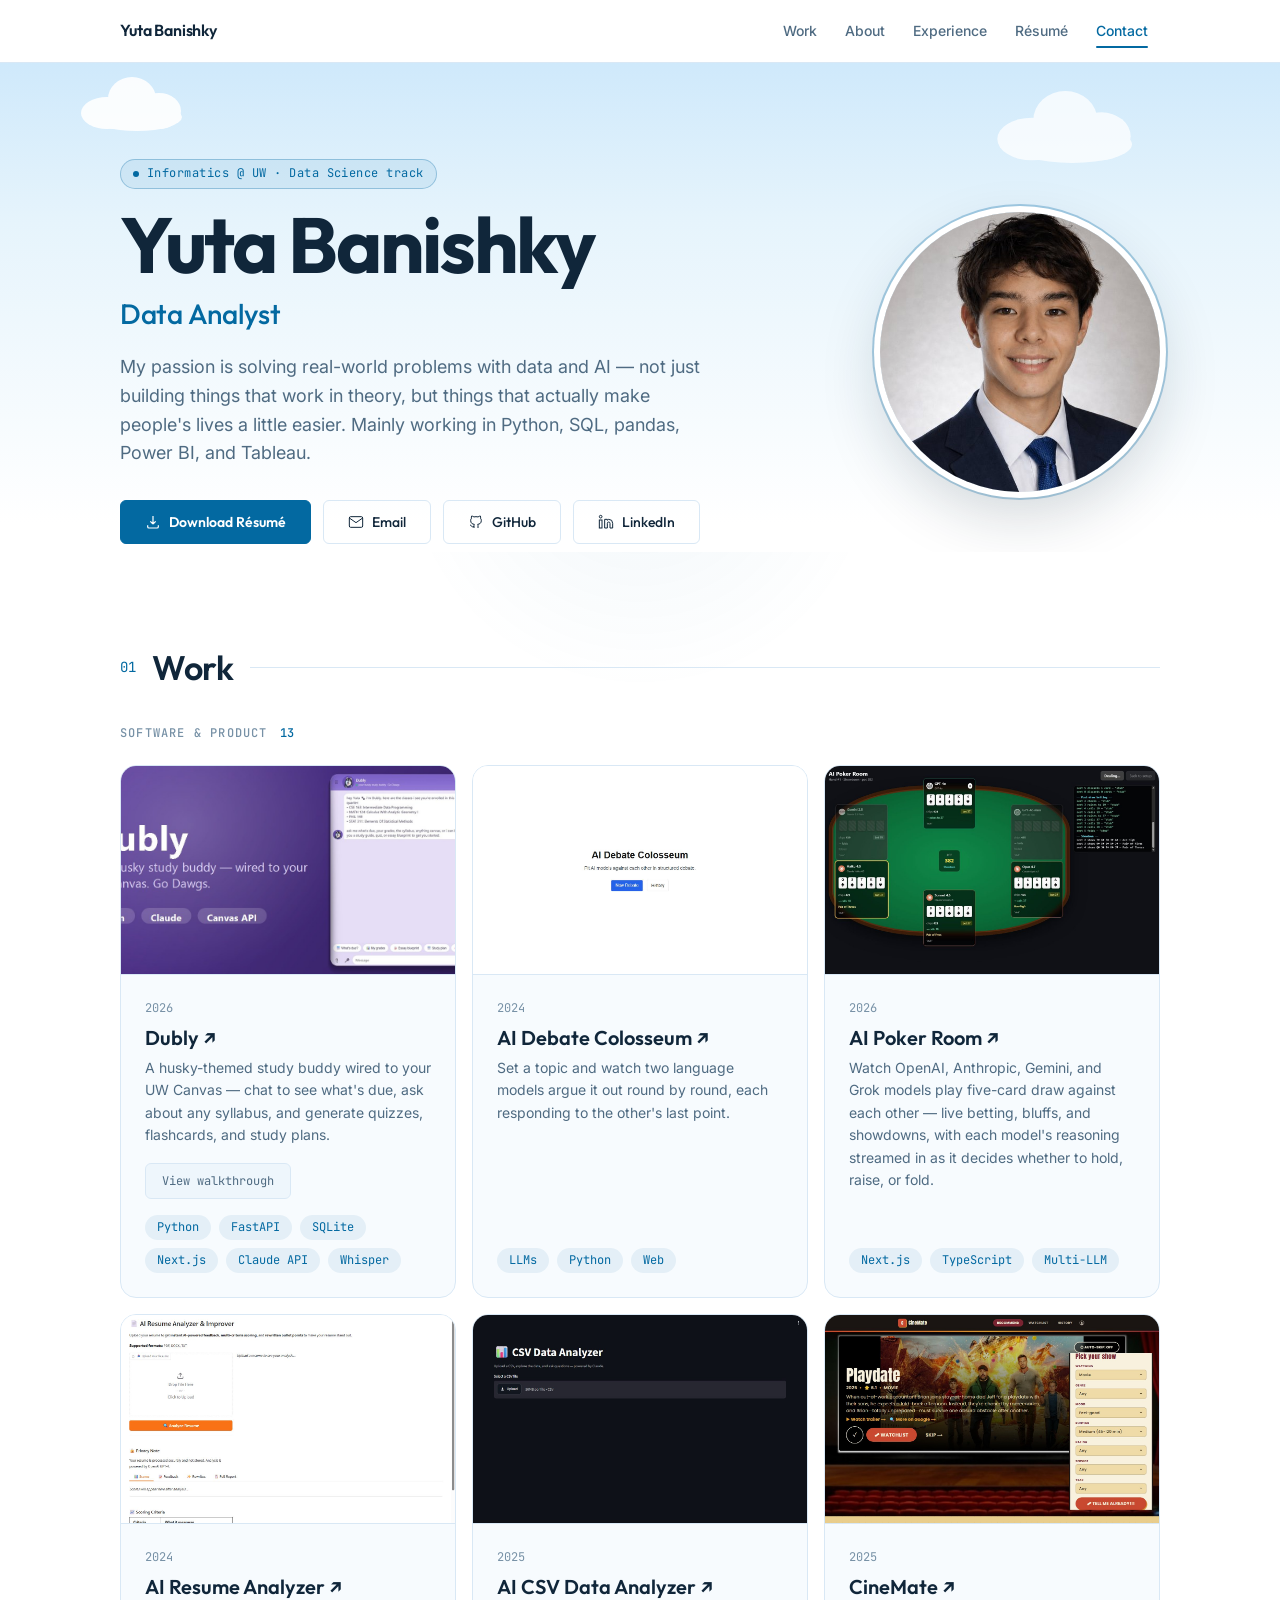
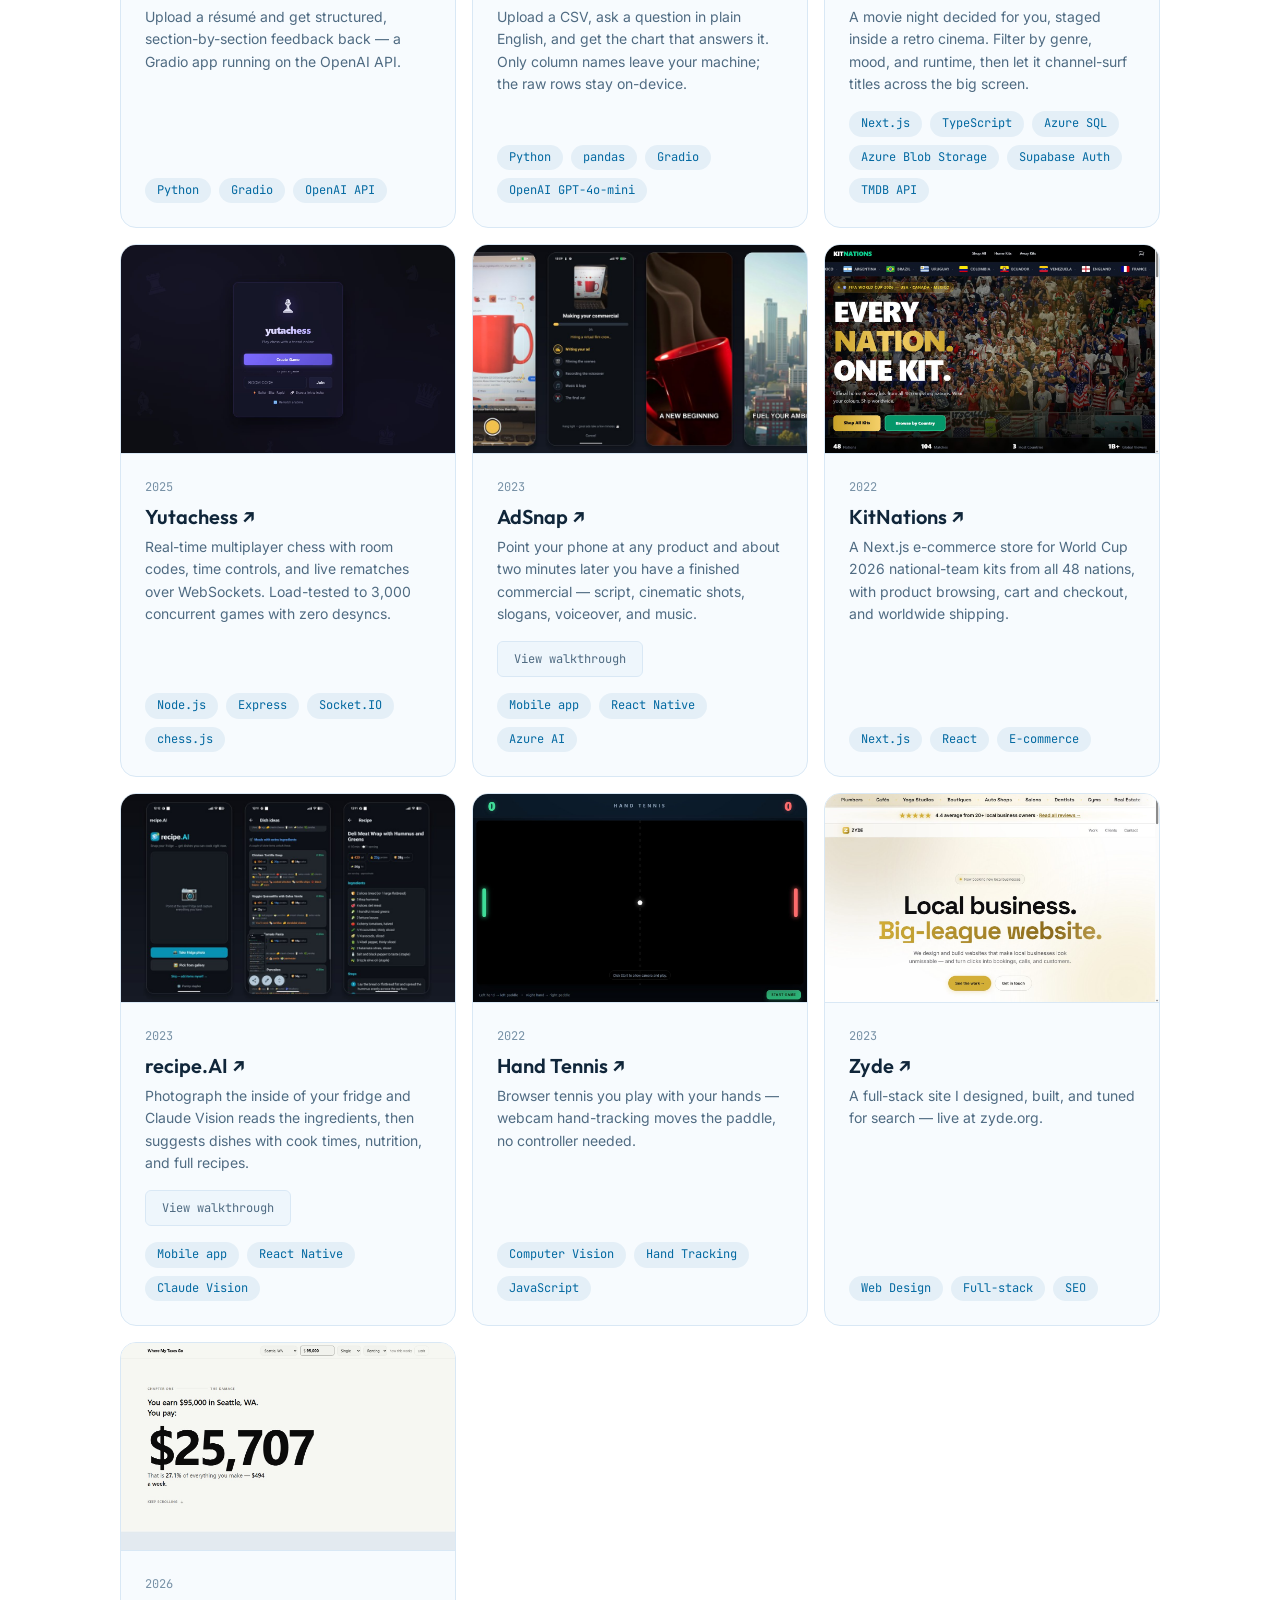
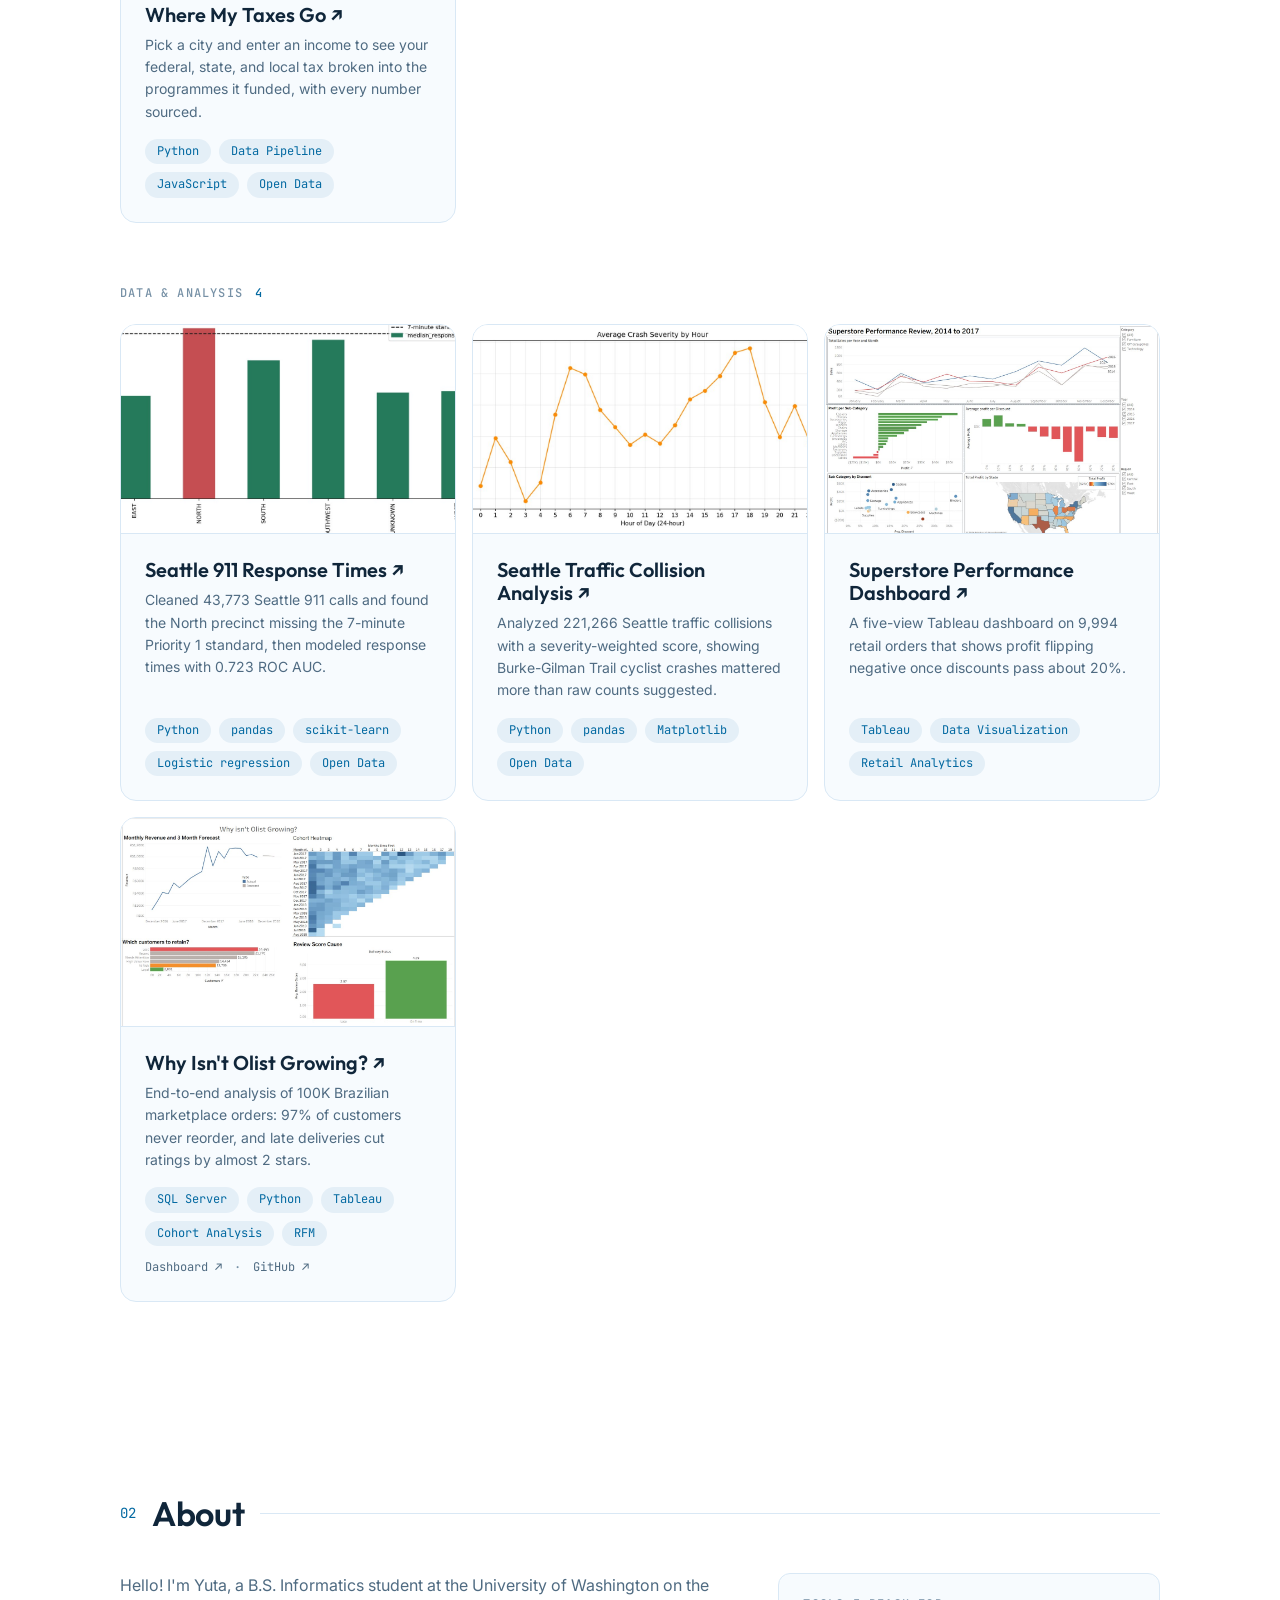
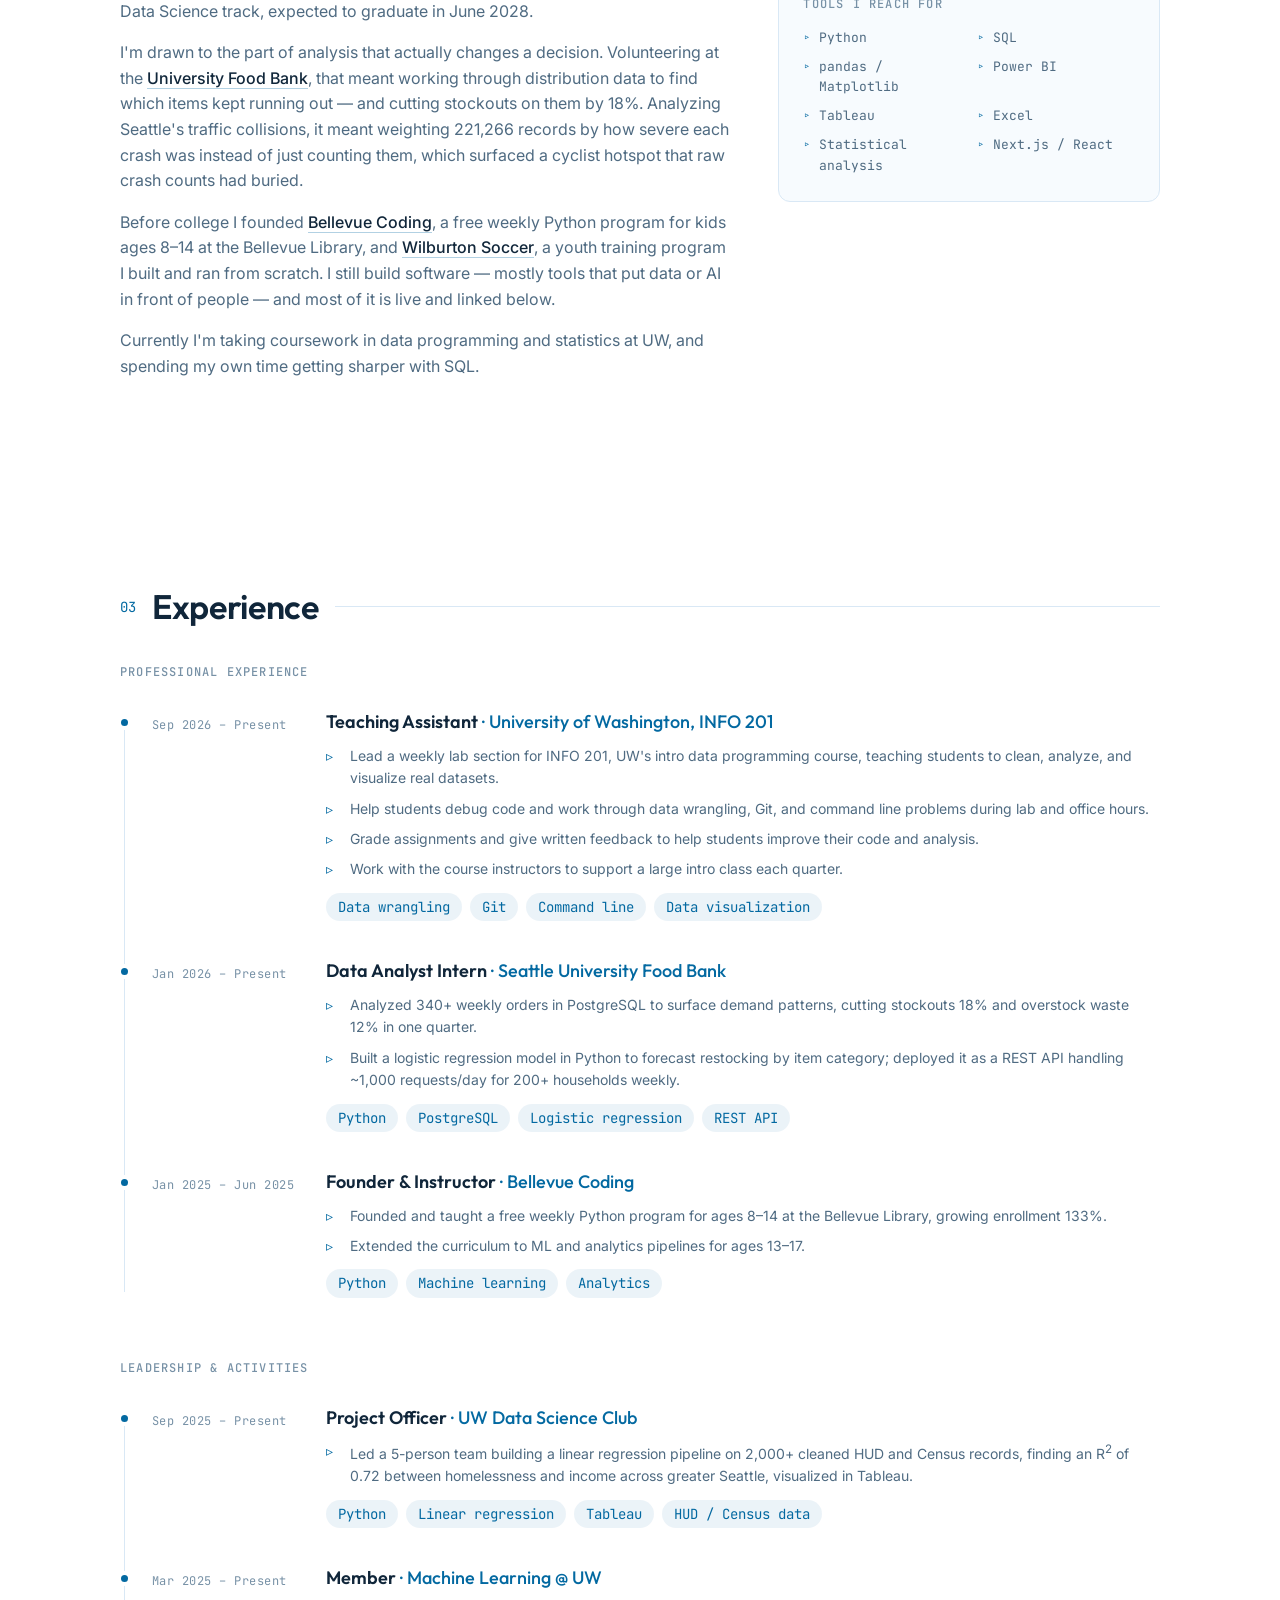
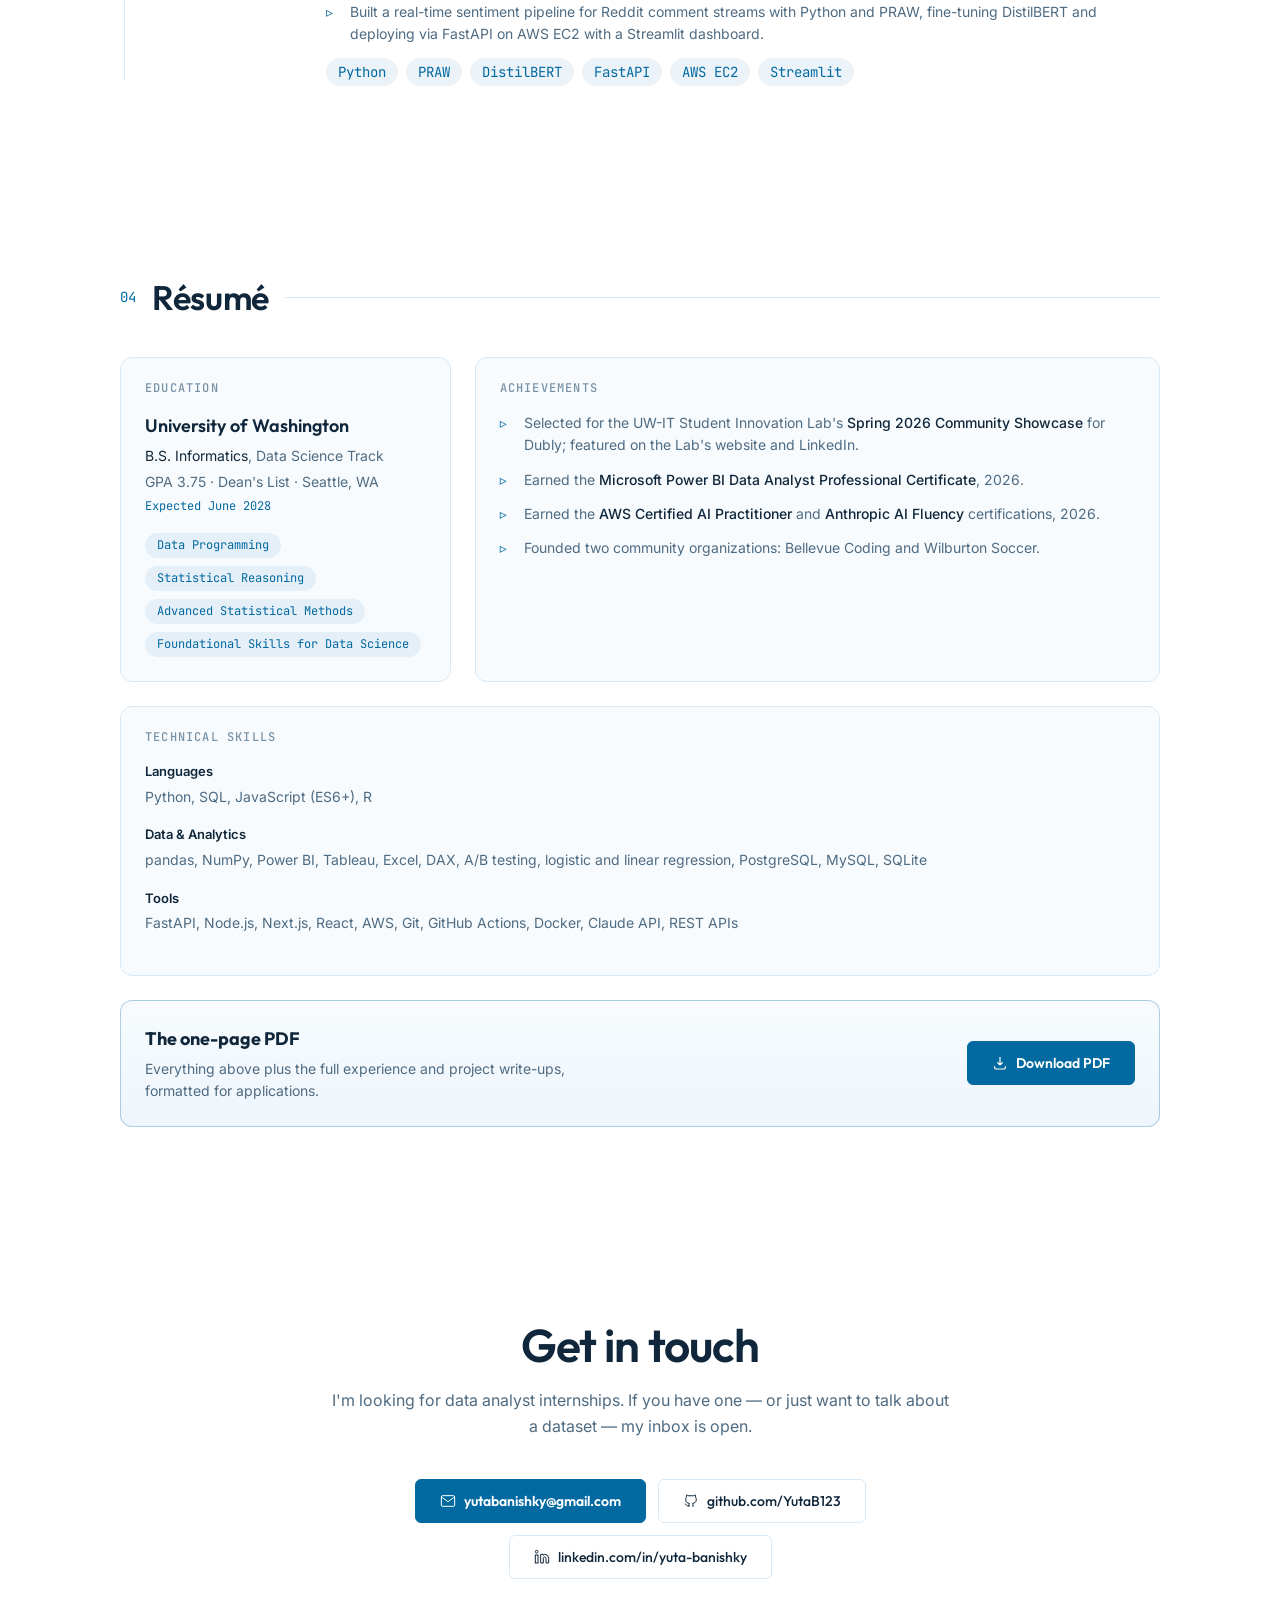
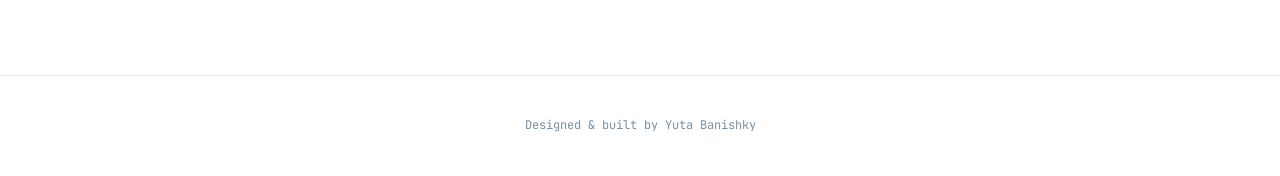
==== commit 44d5a643: "Add INFO 201 TA role and rename Food Bank role to Data Analyst Intern Co-Authored-By: Claude Sonnet " ====
--- a/index.html
+++ b/index.html
@@ -472,9 +472,23 @@
         <h3 class="exp-group-heading reveal">Professional Experience</h3>
         <div class="exp-list">
           <div class="exp-entry reveal">
+            <p class="exp-range">Sep 2026 – Present</p>
+            <div class="exp-body">
+              <h4><span>Teaching Assistant</span> <span class="company">· University of Washington, INFO 201</span></h4>
+              <ul>
+                <li>Lead a weekly lab section for INFO 201, UW's intro data programming course, teaching students to clean, analyze, and visualize real datasets.</li>
+                <li>Help students debug code and work through data wrangling, Git, and command line problems during lab and office hours.</li>
+                <li>Grade assignments and give written feedback to help students improve their code and analysis.</li>
+                <li>Work with the course instructors to support a large intro class each quarter.</li>
+              </ul>
+              <ul class="tech-pill-list"><li class="tech-pill">Data wrangling</li><li class="tech-pill">Git</li><li class="tech-pill">Command line</li><li class="tech-pill">Data visualization</li></ul>
+            </div>
+          </div>
+
+          <div class="exp-entry reveal">
             <p class="exp-range">Jan 2026 – Present</p>
             <div class="exp-body">
-              <h4><span>Data Analyst</span> <span class="company">· Seattle University Food Bank</span></h4>
+              <h4><span>Data Analyst Intern</span> <span class="company">· Seattle University Food Bank</span></h4>
               <ul>
                 <li>Analyzed 340+ weekly orders in PostgreSQL to surface demand patterns, cutting stockouts 18% and overstock waste 12% in one quarter.</li>
                 <li>Built a logistic regression model in Python to forecast restocking by item category; deployed it as a REST API handling ~1,000 requests/day for 200+ households weekly.</li>
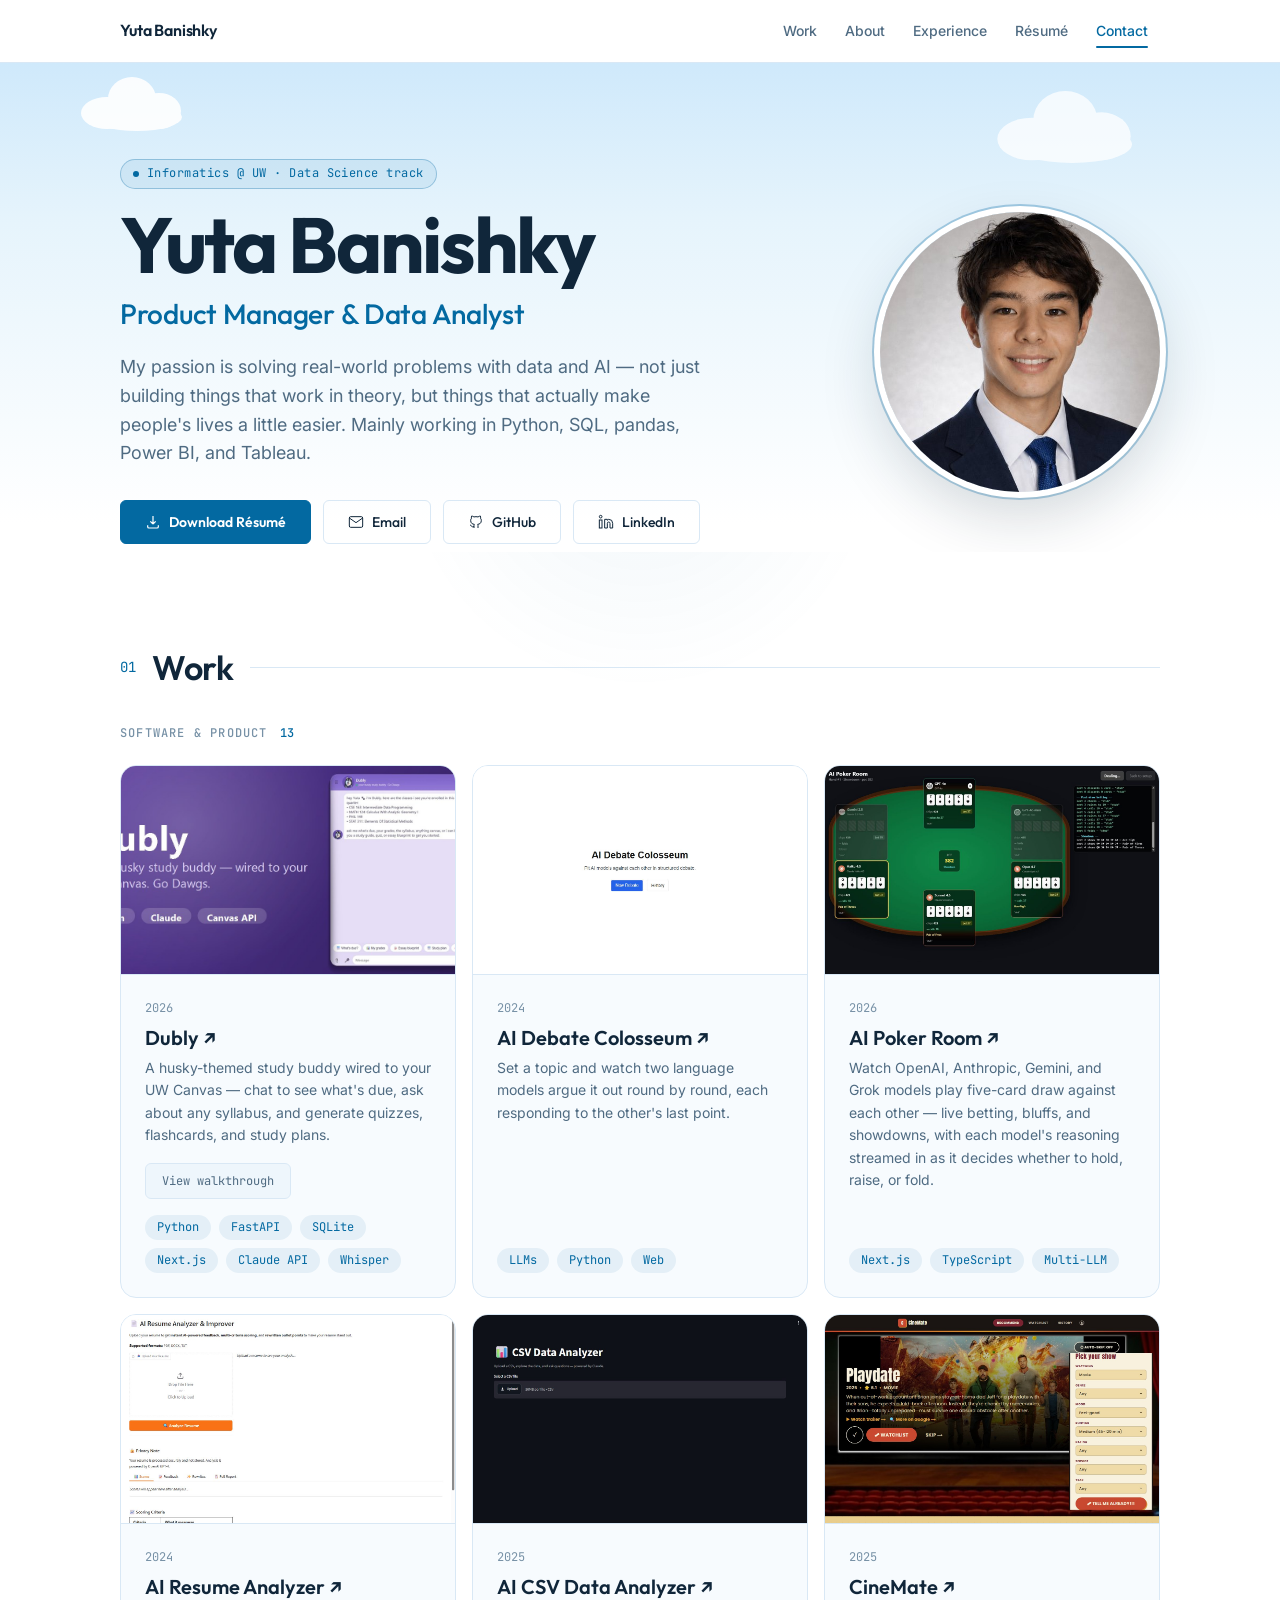
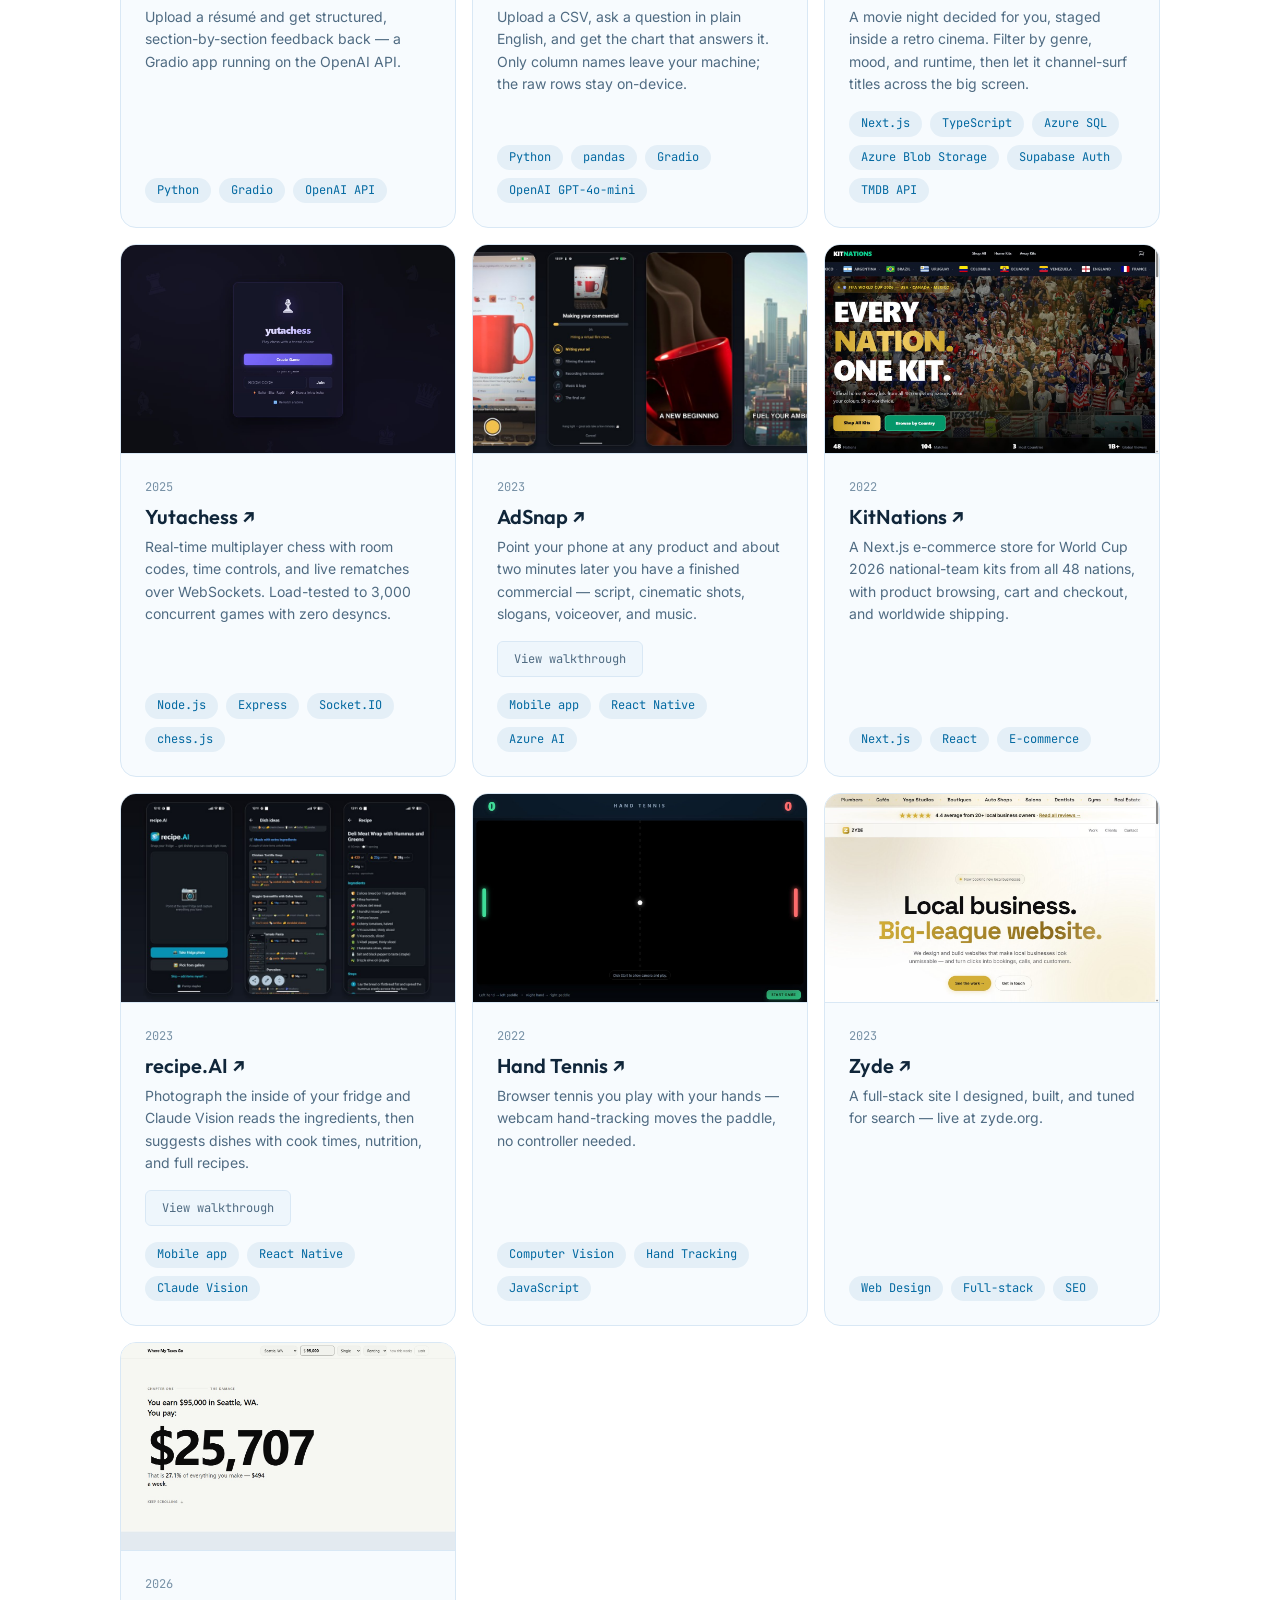
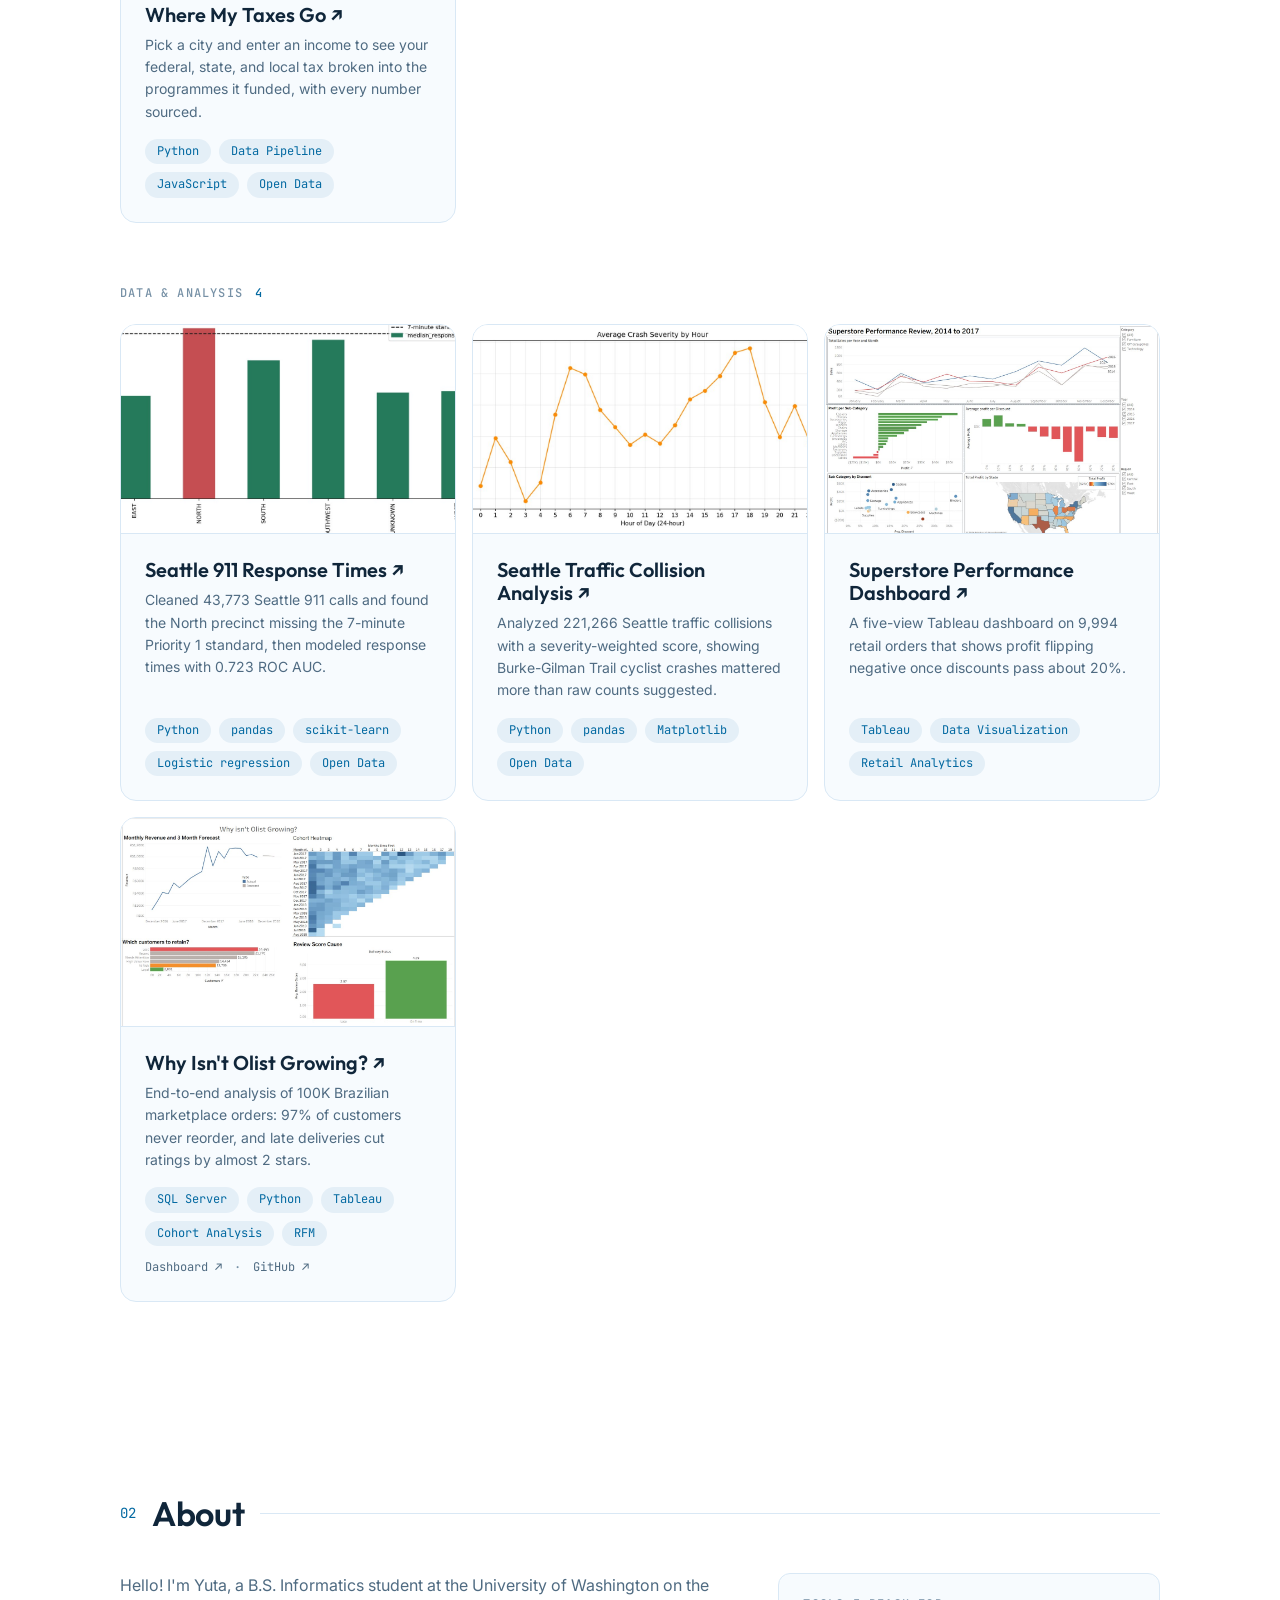
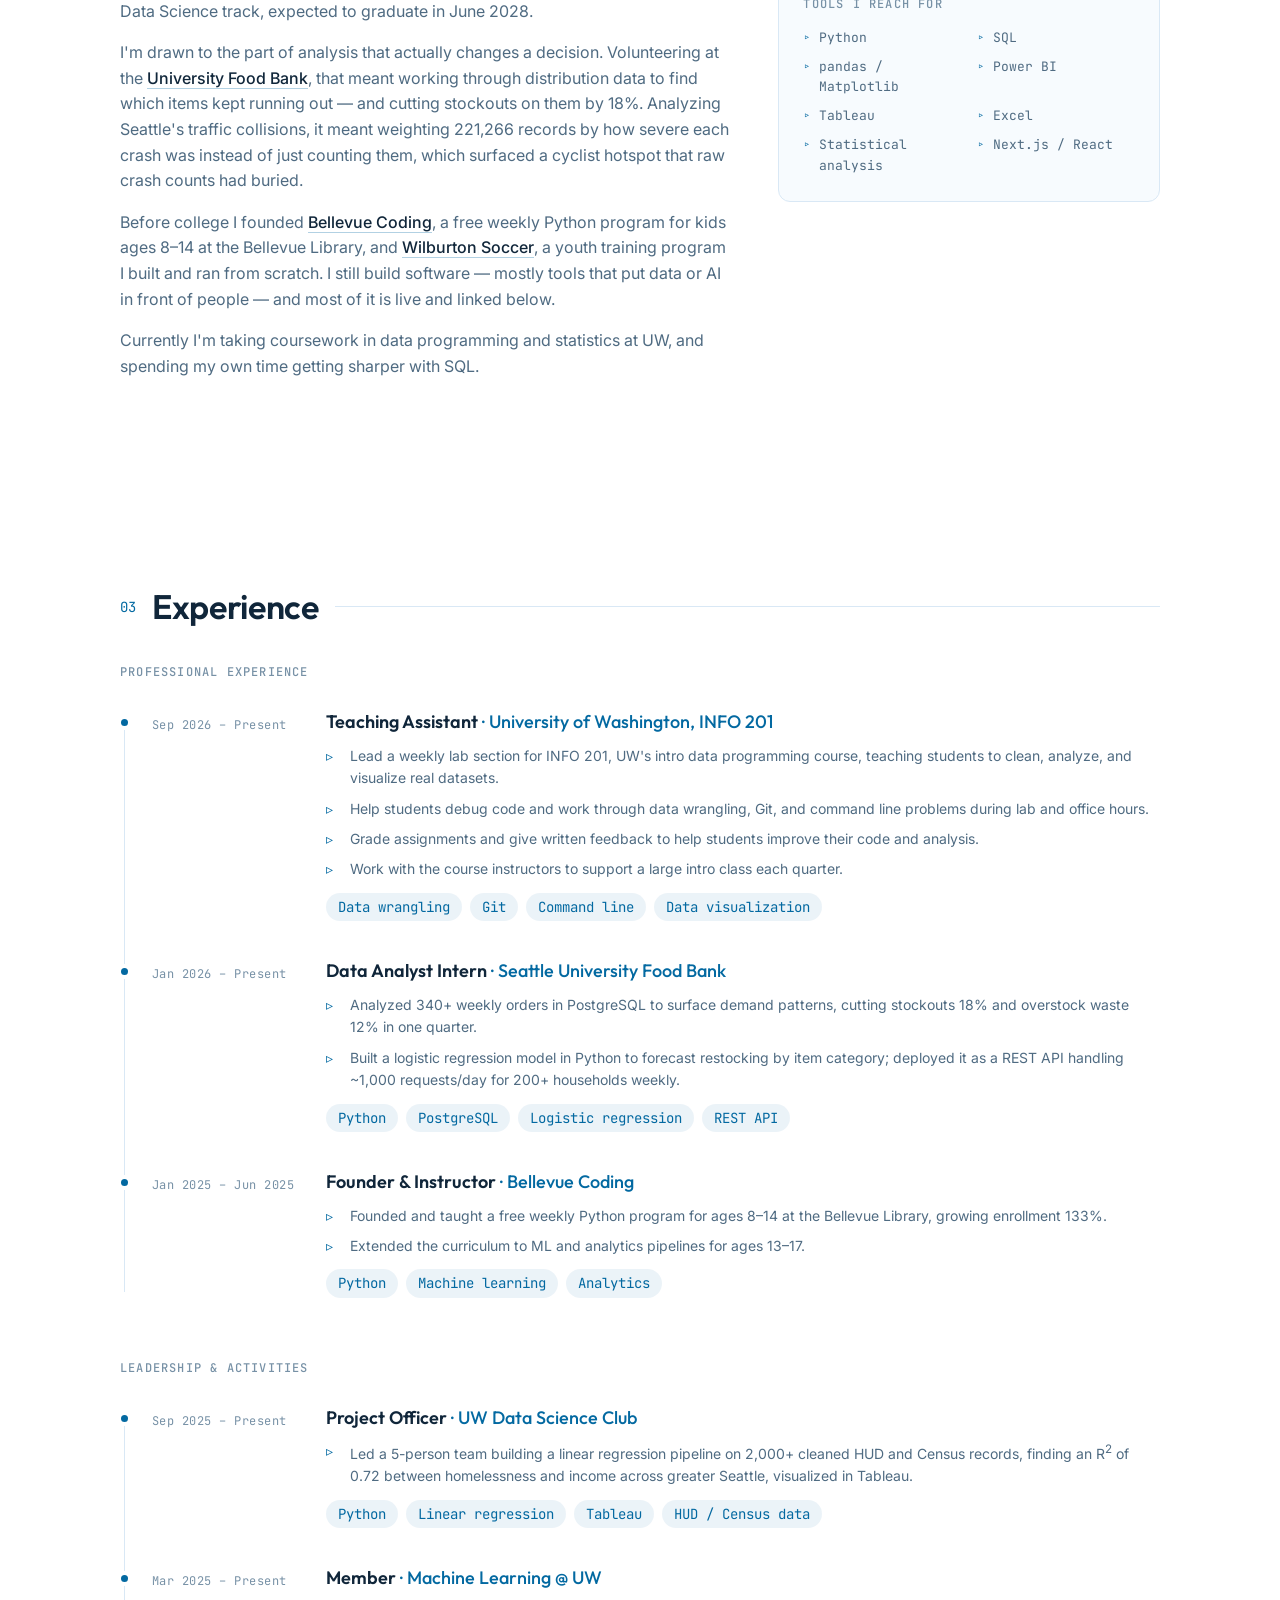
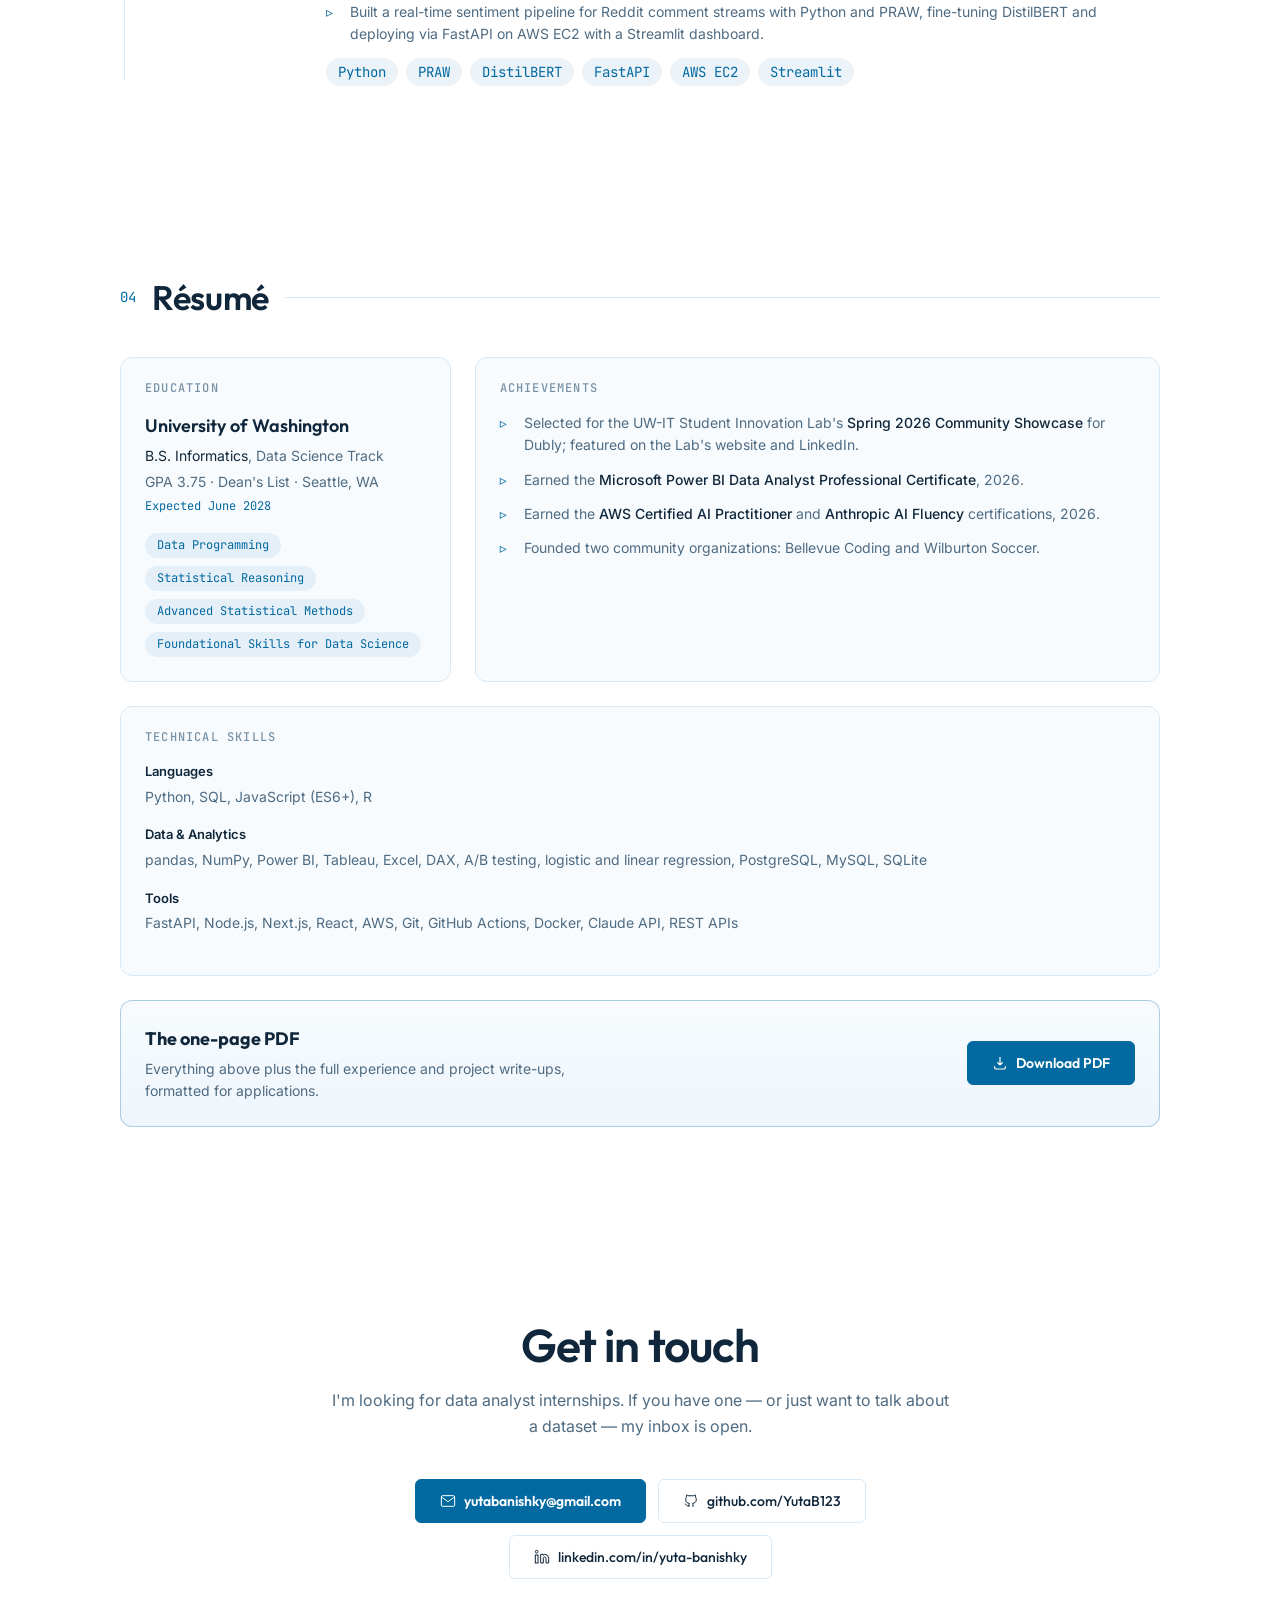
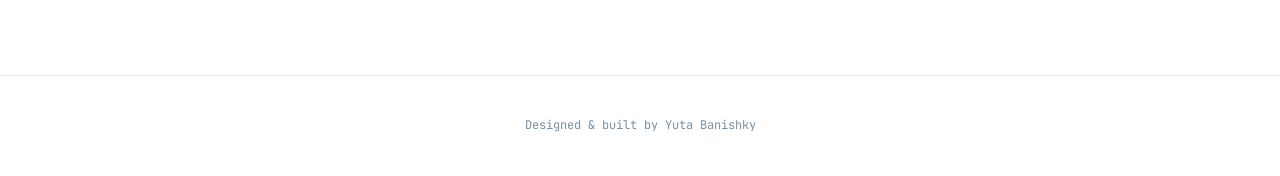
==== commit b957f506: "Retitle as Product Manager & Data Analyst Co-Authored-By: Claude Sonnet 5.5 <noreply@anthropic.com>" ====
--- a/index.html
+++ b/index.html
@@ -3,7 +3,7 @@
 <head>
   <meta charset="UTF-8" />
   <meta name="viewport" content="width=device-width, initial-scale=1.0" />
-  <title>Yuta Banishky — Data Analyst</title>
+  <title>Yuta Banishky — Product Manager &amp; Data Analyst</title>
   <meta name="description" content="Solving real-world problems with data and AI — not just things that work in theory, but things that make people's lives easier. Python, SQL, pandas, Power BI, Tableau." />
 
   <link rel="canonical" href="https://yutabanishky.com/" />
@@ -14,7 +14,7 @@
   <link rel="apple-touch-icon" href="/apple-touch-icon.png" />
 
   <!-- Open Graph (nice link previews when shared) -->
-  <meta property="og:title" content="Yuta Banishky — Data Analyst" />
+  <meta property="og:title" content="Yuta Banishky — Product Manager &amp; Data Analyst" />
   <meta property="og:description" content="Solving real-world problems with data and AI — not just things that work in theory, but things that make people's lives easier. Python, SQL, pandas, Power BI, Tableau." />
   <meta property="og:type" content="website" />
   <meta property="og:url" content="https://yutabanishky.com/" />
@@ -26,7 +26,7 @@
 
   <!-- Twitter card -->
   <meta name="twitter:card" content="summary_large_image" />
-  <meta name="twitter:title" content="Yuta Banishky — Data Analyst" />
+  <meta name="twitter:title" content="Yuta Banishky — Product Manager &amp; Data Analyst" />
   <meta name="twitter:description" content="Solving real-world problems with data and AI — not just things that work in theory, but things that make people's lives easier. Python, SQL, pandas, Power BI, Tableau." />
   <meta name="twitter:image" content="https://yutabanishky.com/assets/og-image.png" />
 
@@ -70,7 +70,7 @@
           <div>
             <p class="hero-eyebrow"><span class="hero-dot" aria-hidden="true"></span> Informatics @ UW · Data Science track</p>
             <h1>Yuta Banishky</h1>
-            <p class="hero-role">Data Analyst</p>
+            <p class="hero-role">Product Manager &amp; Data Analyst</p>
             <p class="hero-desc">
               My passion is solving real-world problems with data and AI — not just building things
               that work in theory, but things that actually make people's lives a little easier.
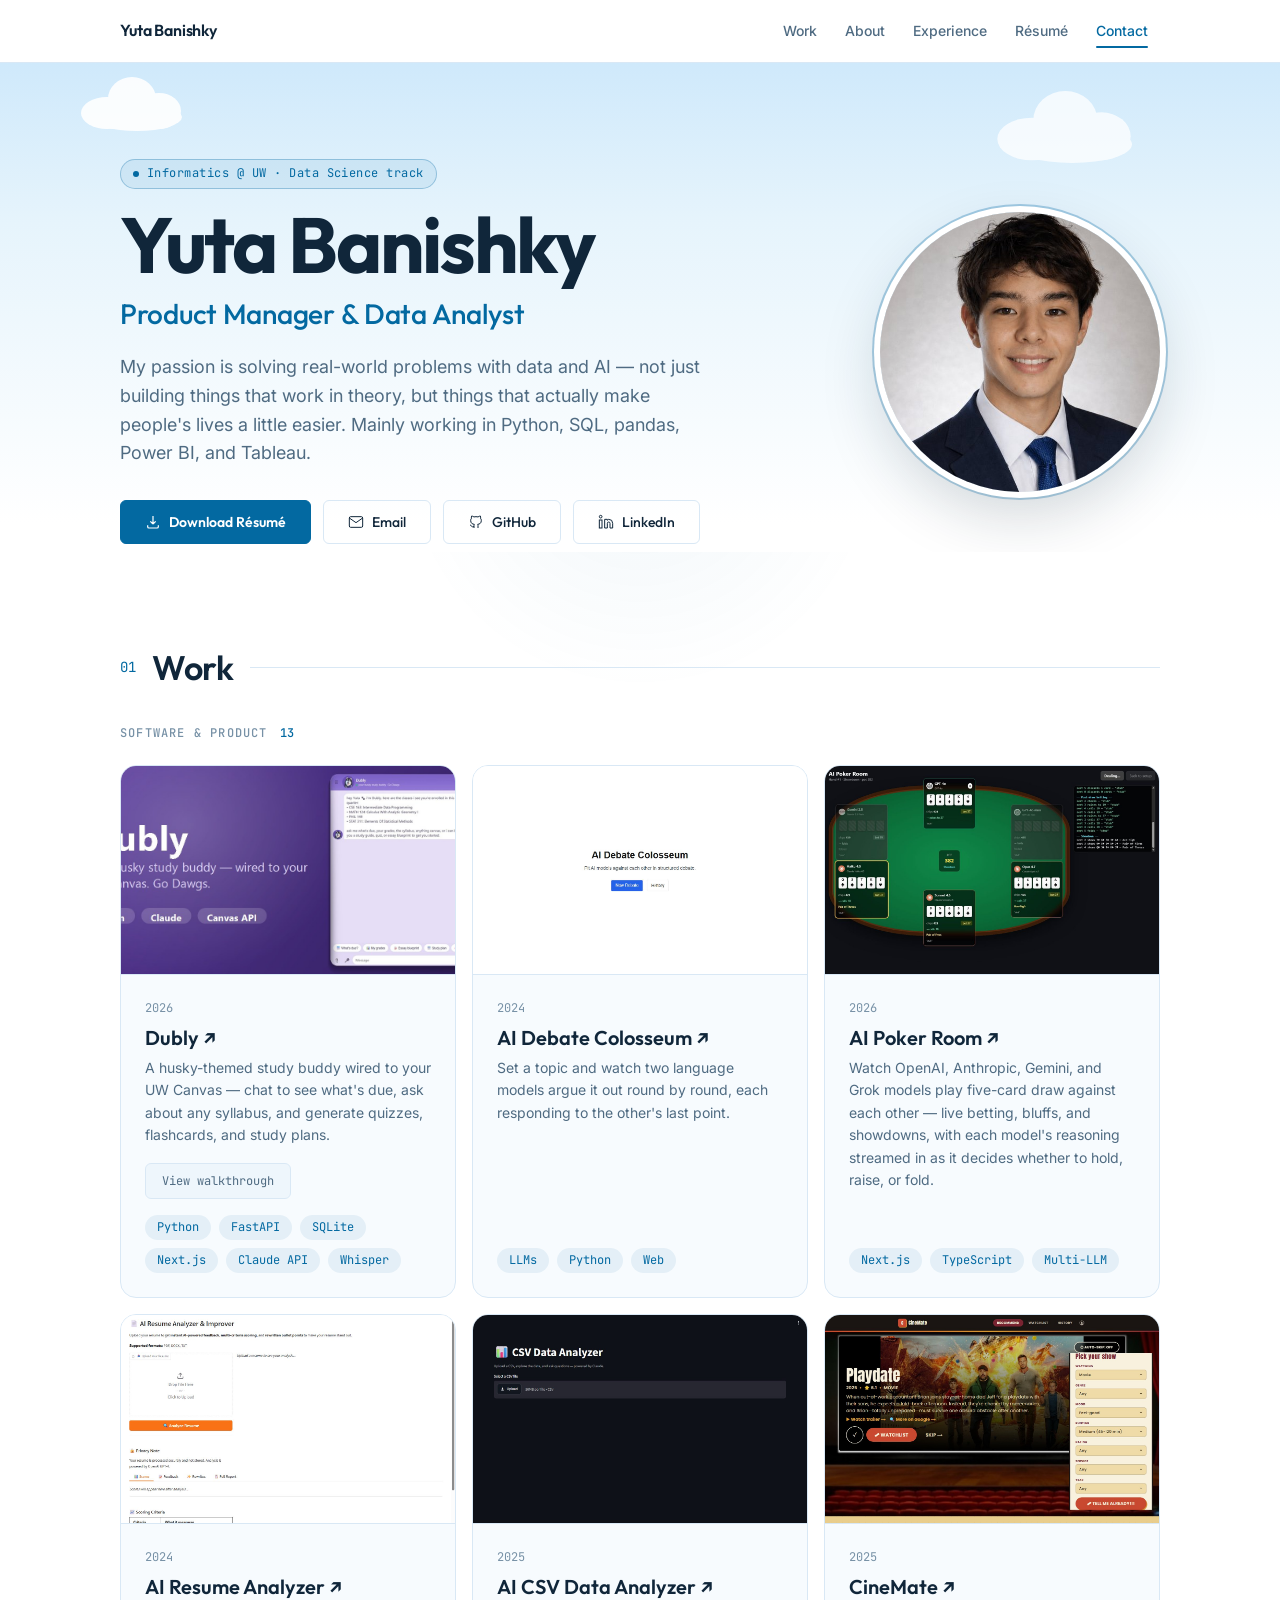
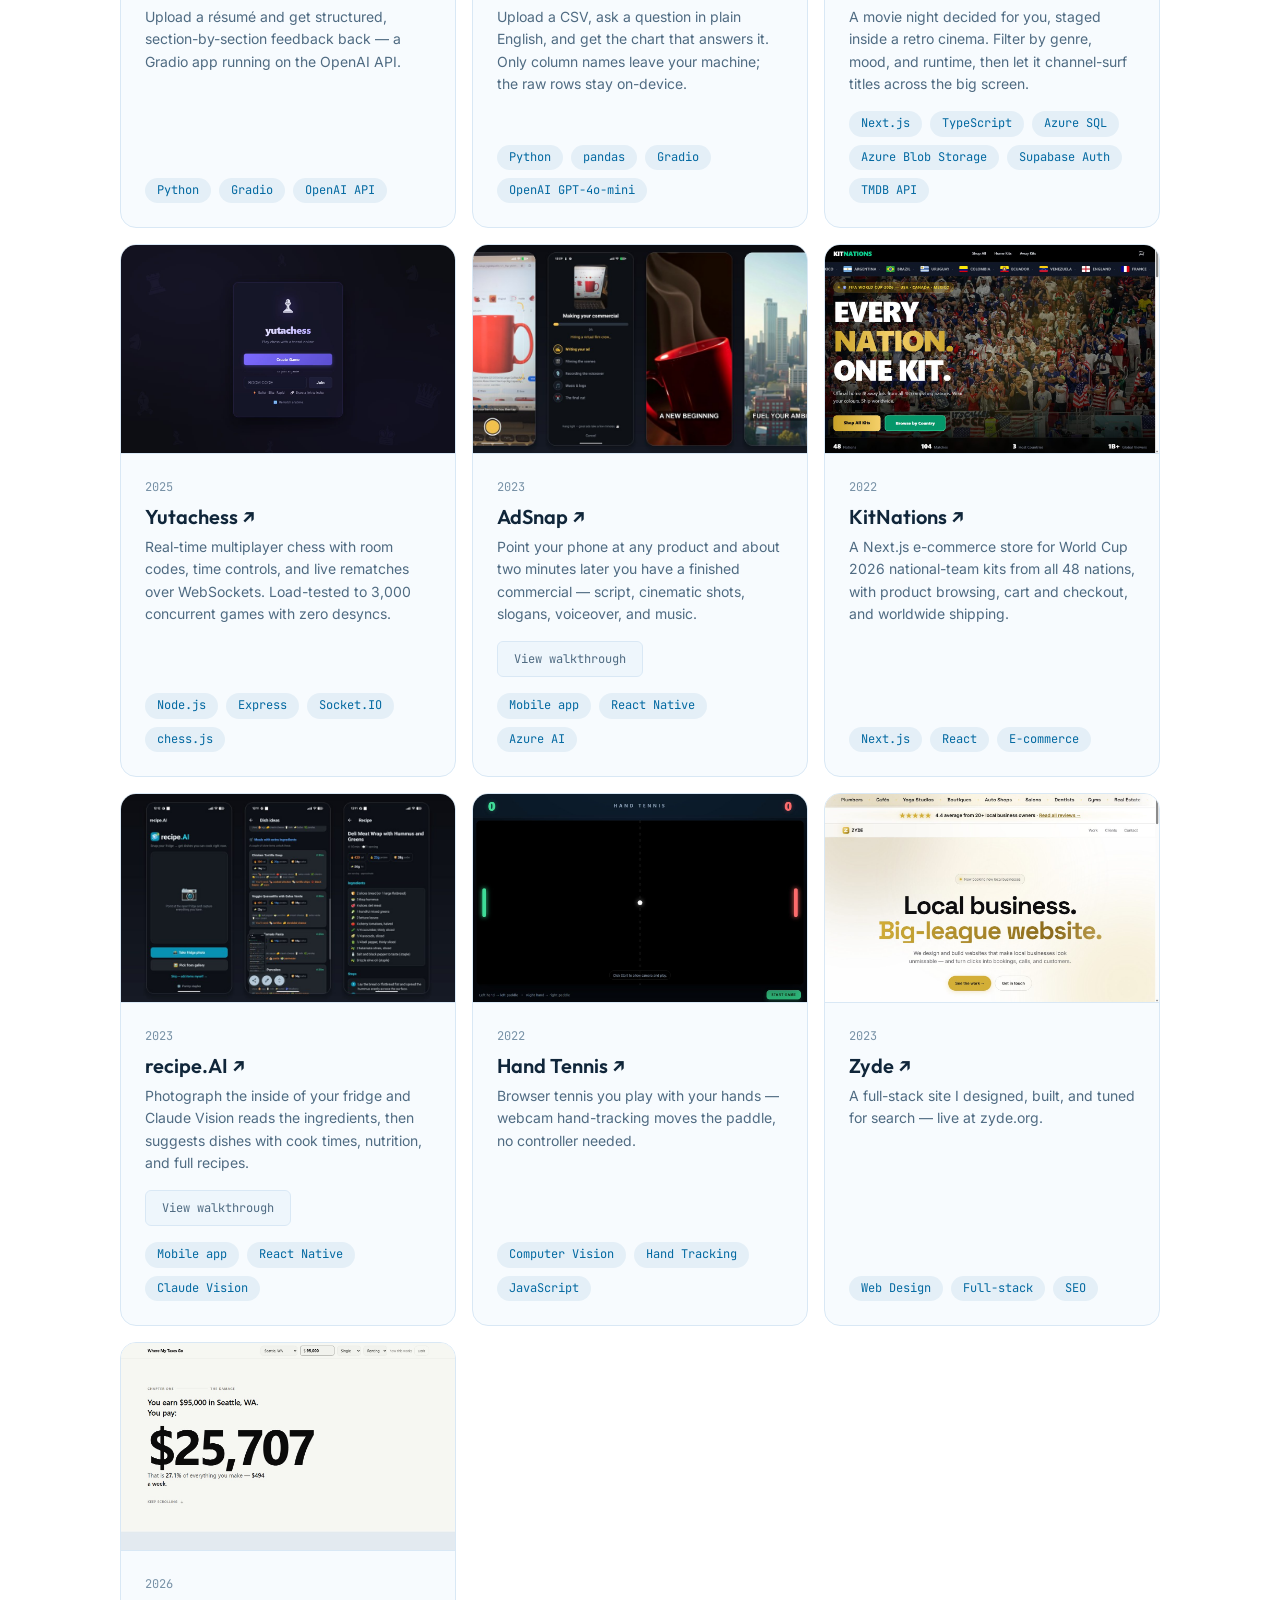
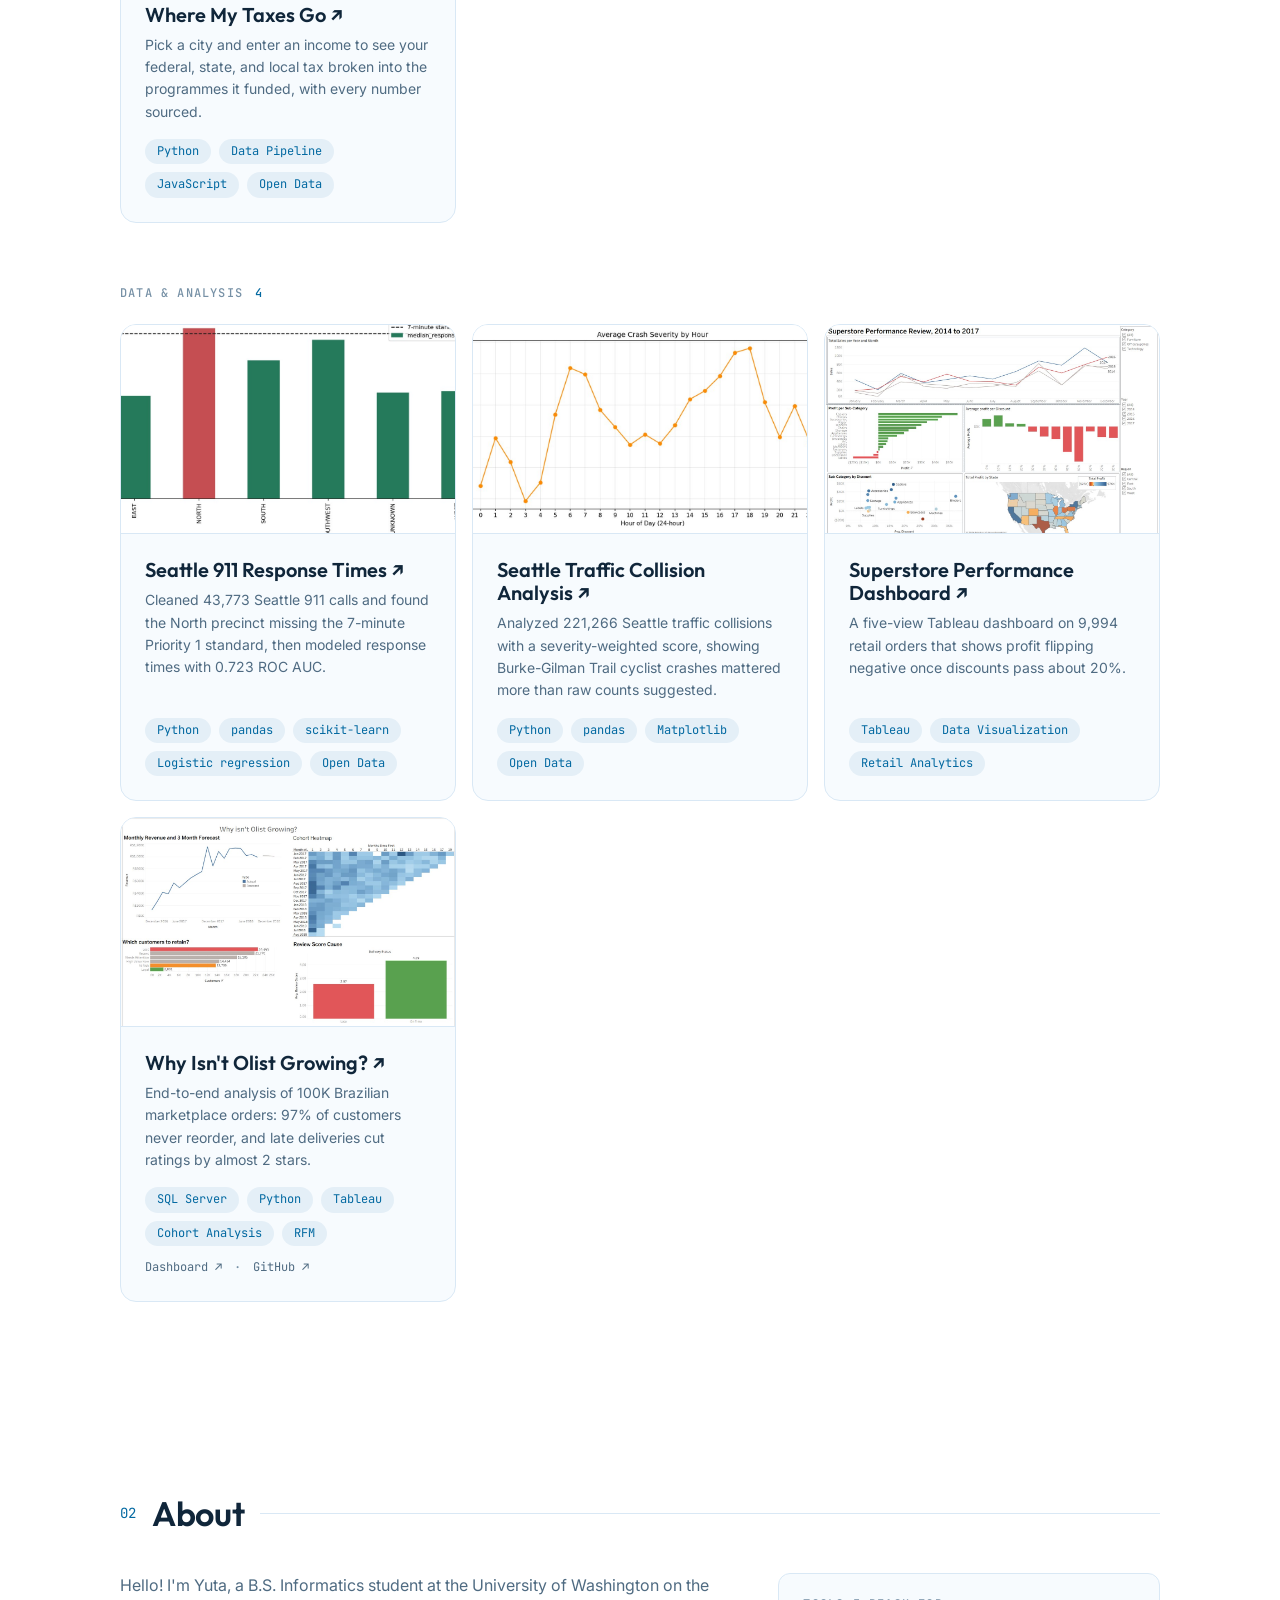
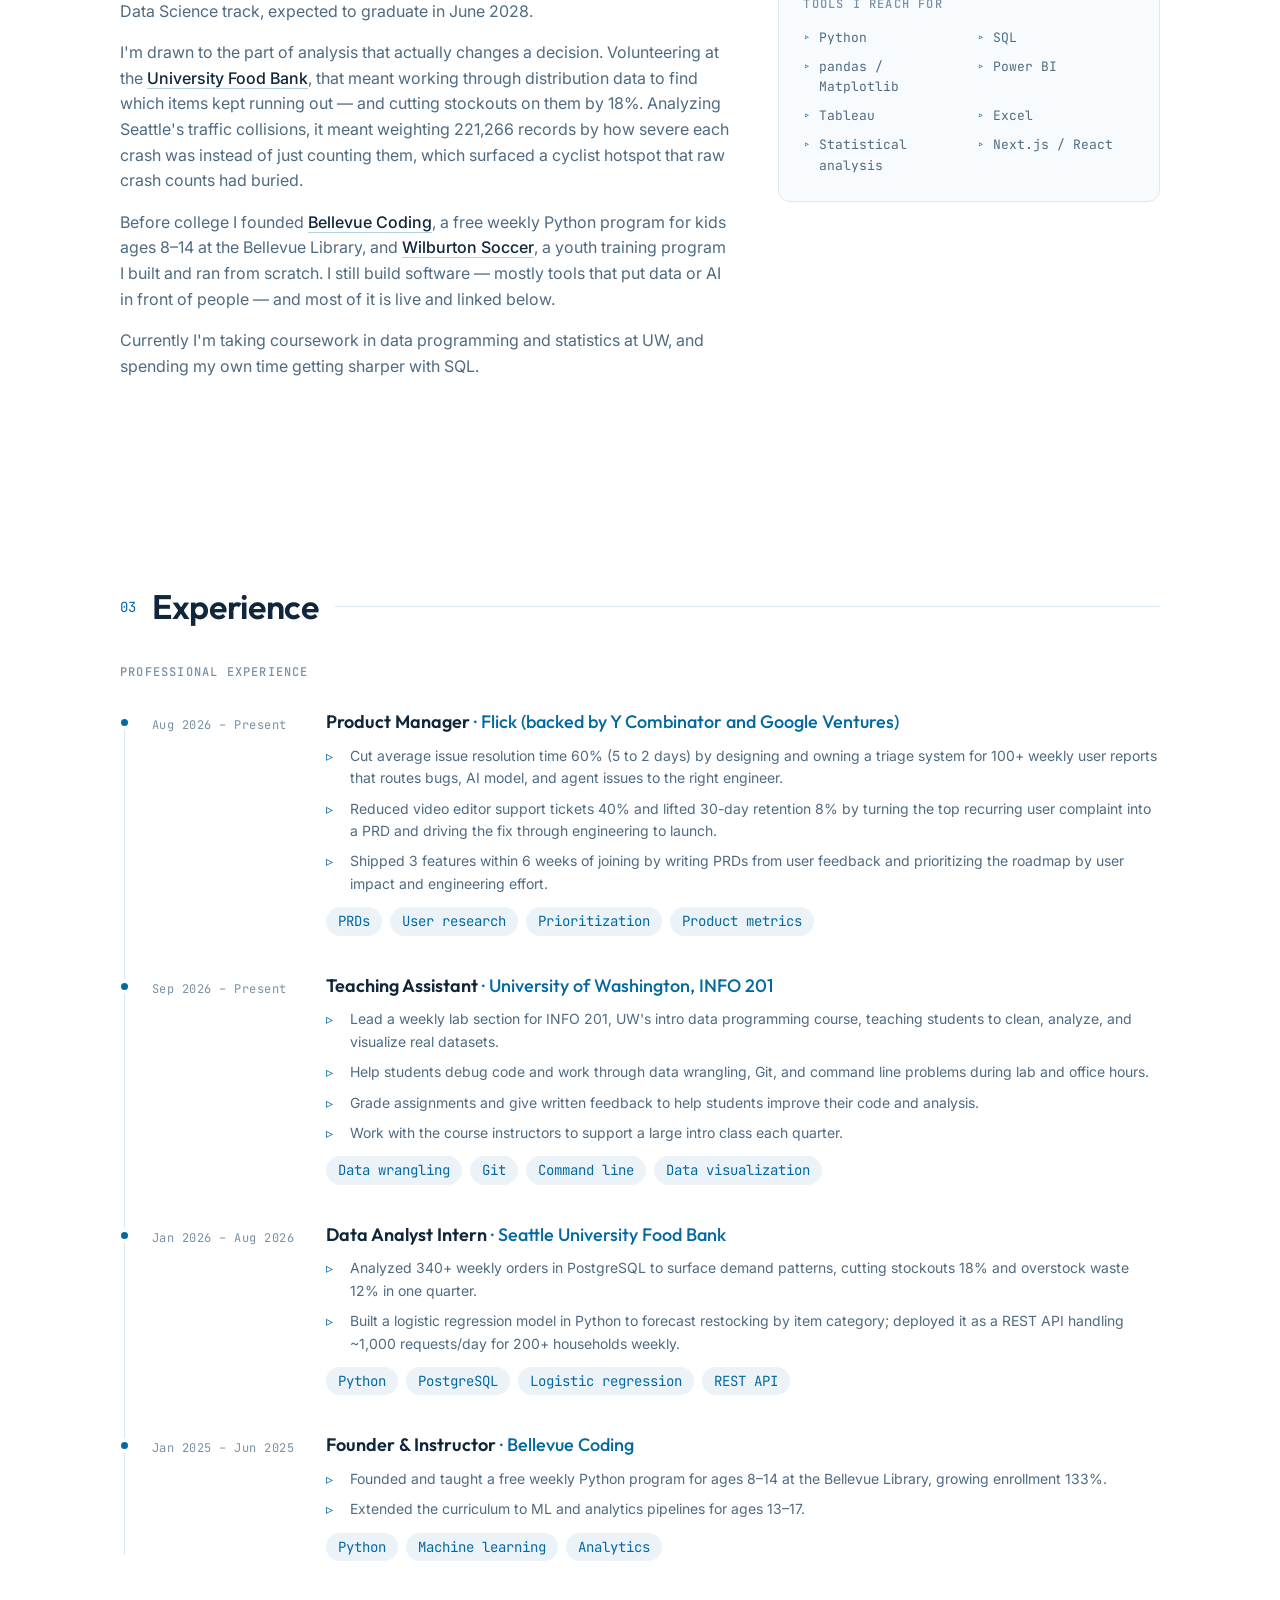
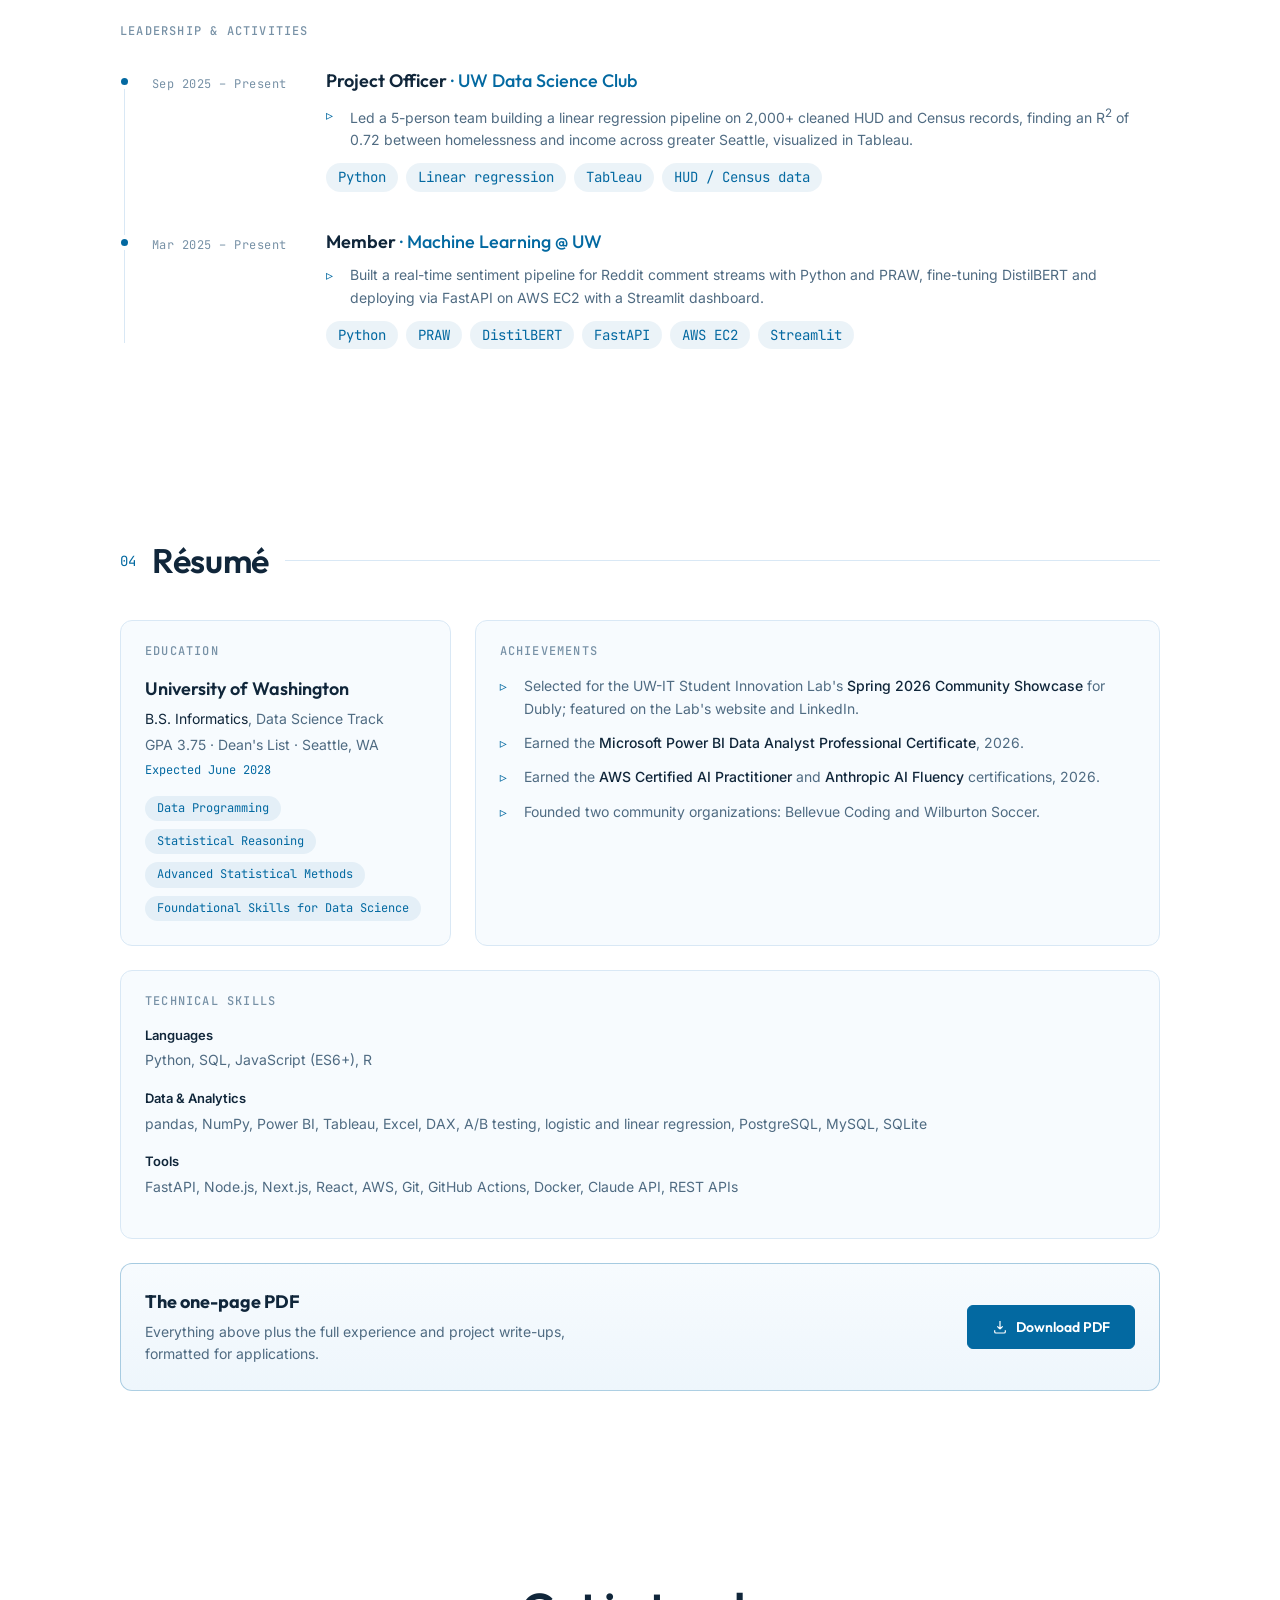
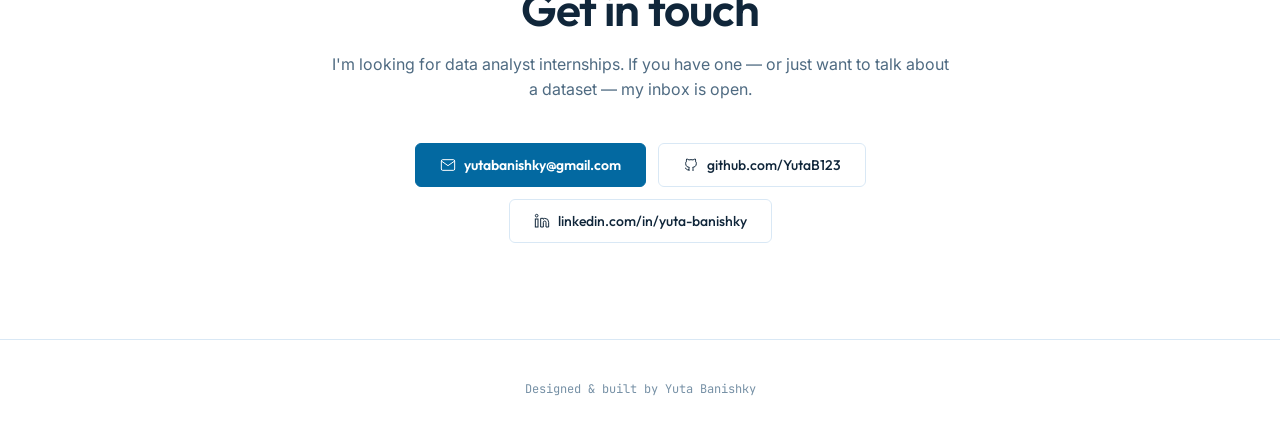
==== commit 239ba9f6: "Add Flick Product Manager role and end Food Bank role in Aug 2026 Co-Authored-By: Claude Sonnet 5.5 " ====
--- a/index.html
+++ b/index.html
@@ -472,6 +472,19 @@
         <h3 class="exp-group-heading reveal">Professional Experience</h3>
         <div class="exp-list">
           <div class="exp-entry reveal">
+            <p class="exp-range">Aug 2026 – Present</p>
+            <div class="exp-body">
+              <h4><span>Product Manager</span> <span class="company">· Flick (backed by Y Combinator and Google Ventures)</span></h4>
+              <ul>
+                <li>Cut average issue resolution time 60% (5 to 2 days) by designing and owning a triage system for 100+ weekly user reports that routes bugs, AI model, and agent issues to the right engineer.</li>
+                <li>Reduced video editor support tickets 40% and lifted 30-day retention 8% by turning the top recurring user complaint into a PRD and driving the fix through engineering to launch.</li>
+                <li>Shipped 3 features within 6 weeks of joining by writing PRDs from user feedback and prioritizing the roadmap by user impact and engineering effort.</li>
+              </ul>
+              <ul class="tech-pill-list"><li class="tech-pill">PRDs</li><li class="tech-pill">User research</li><li class="tech-pill">Prioritization</li><li class="tech-pill">Product metrics</li></ul>
+            </div>
+          </div>
+
+          <div class="exp-entry reveal">
             <p class="exp-range">Sep 2026 – Present</p>
             <div class="exp-body">
               <h4><span>Teaching Assistant</span> <span class="company">· University of Washington, INFO 201</span></h4>
@@ -486,7 +499,7 @@
           </div>
 
           <div class="exp-entry reveal">
-            <p class="exp-range">Jan 2026 – Present</p>
+            <p class="exp-range">Jan 2026 – Aug 2026</p>
             <div class="exp-body">
               <h4><span>Data Analyst Intern</span> <span class="company">· Seattle University Food Bank</span></h4>
               <ul>
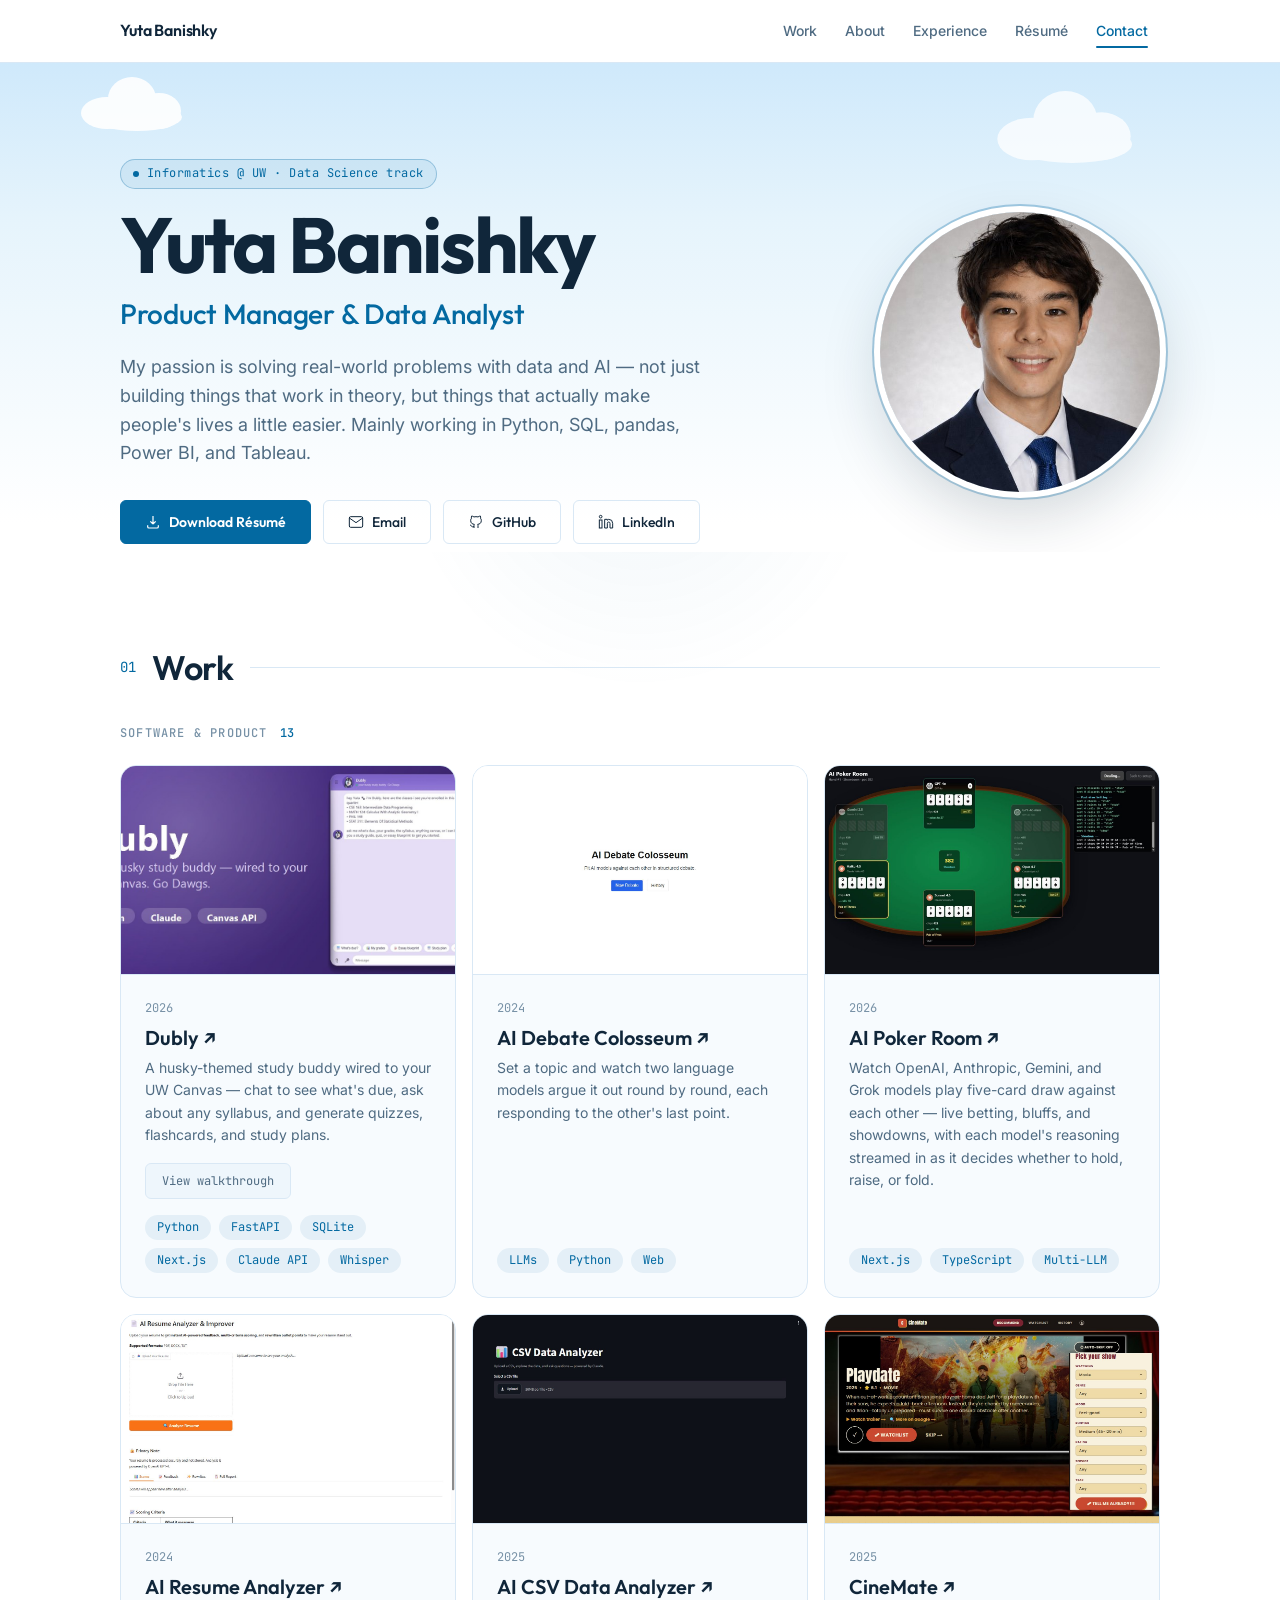
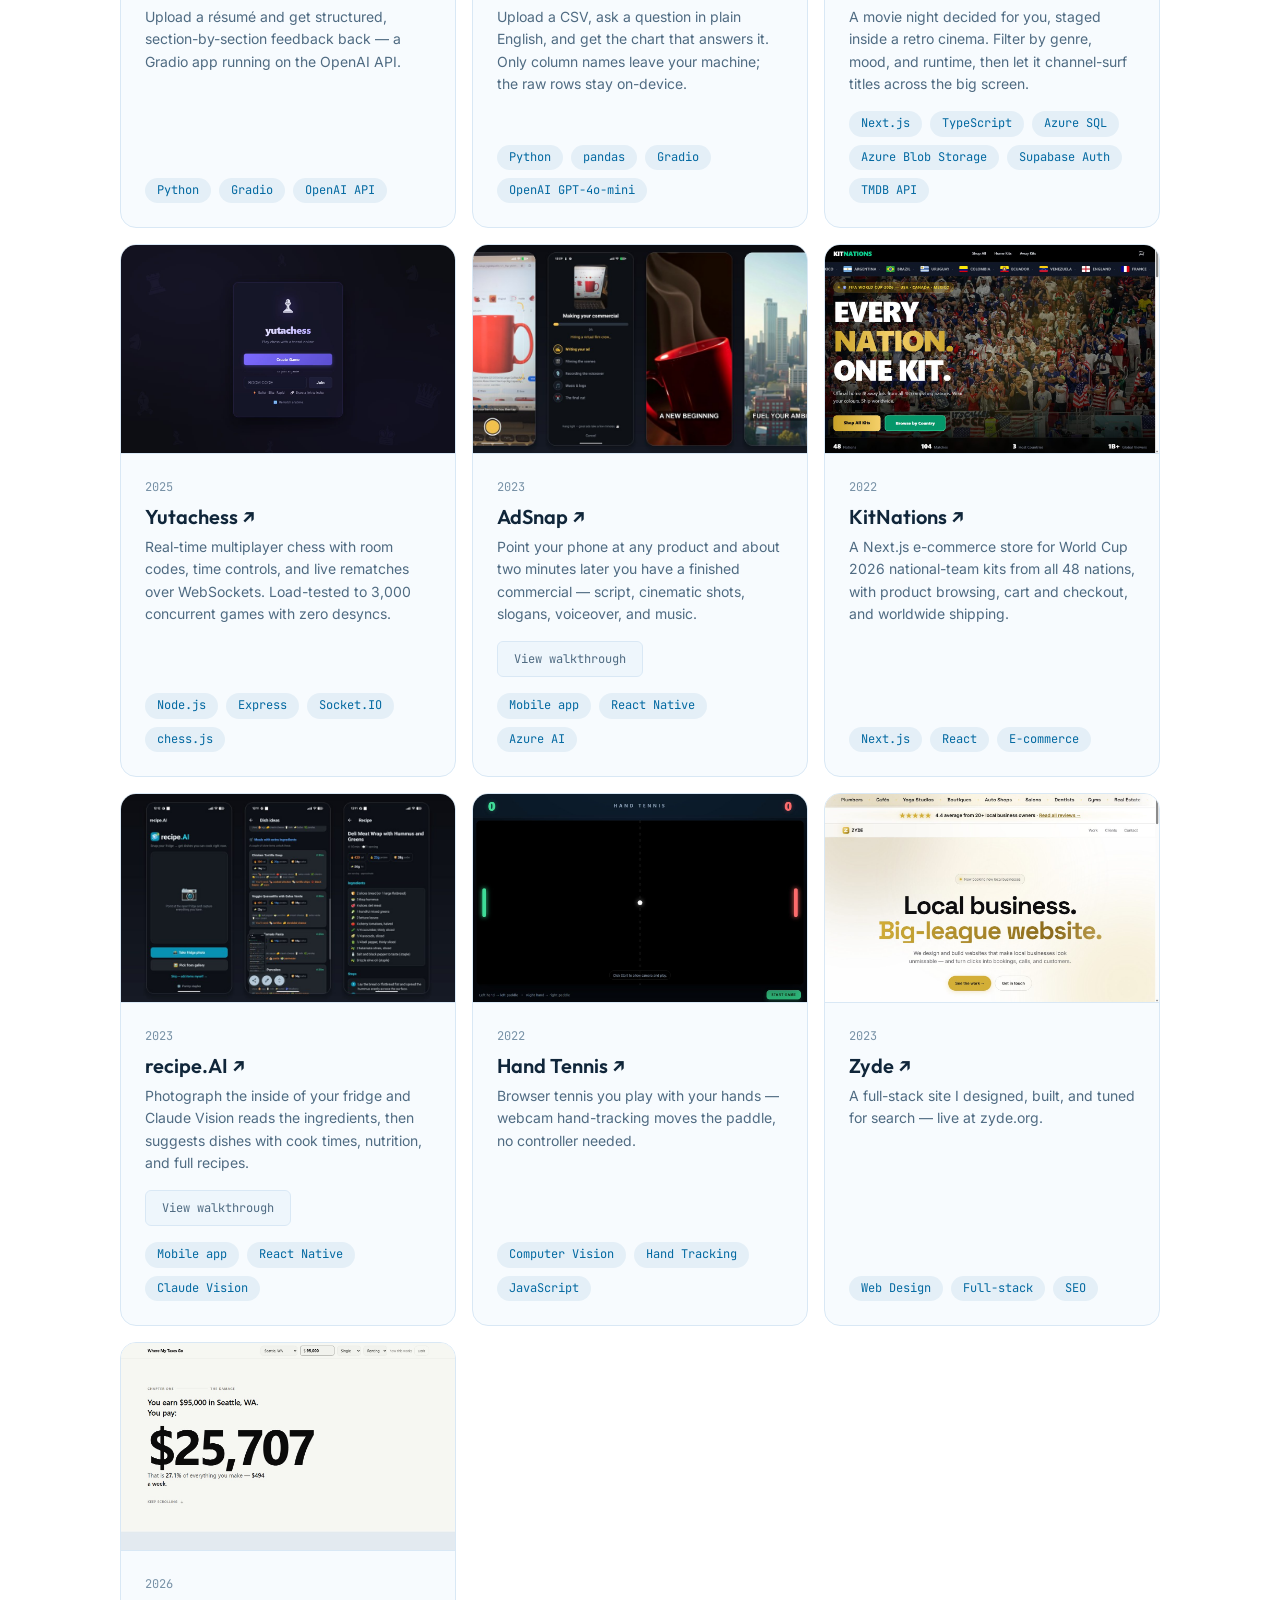
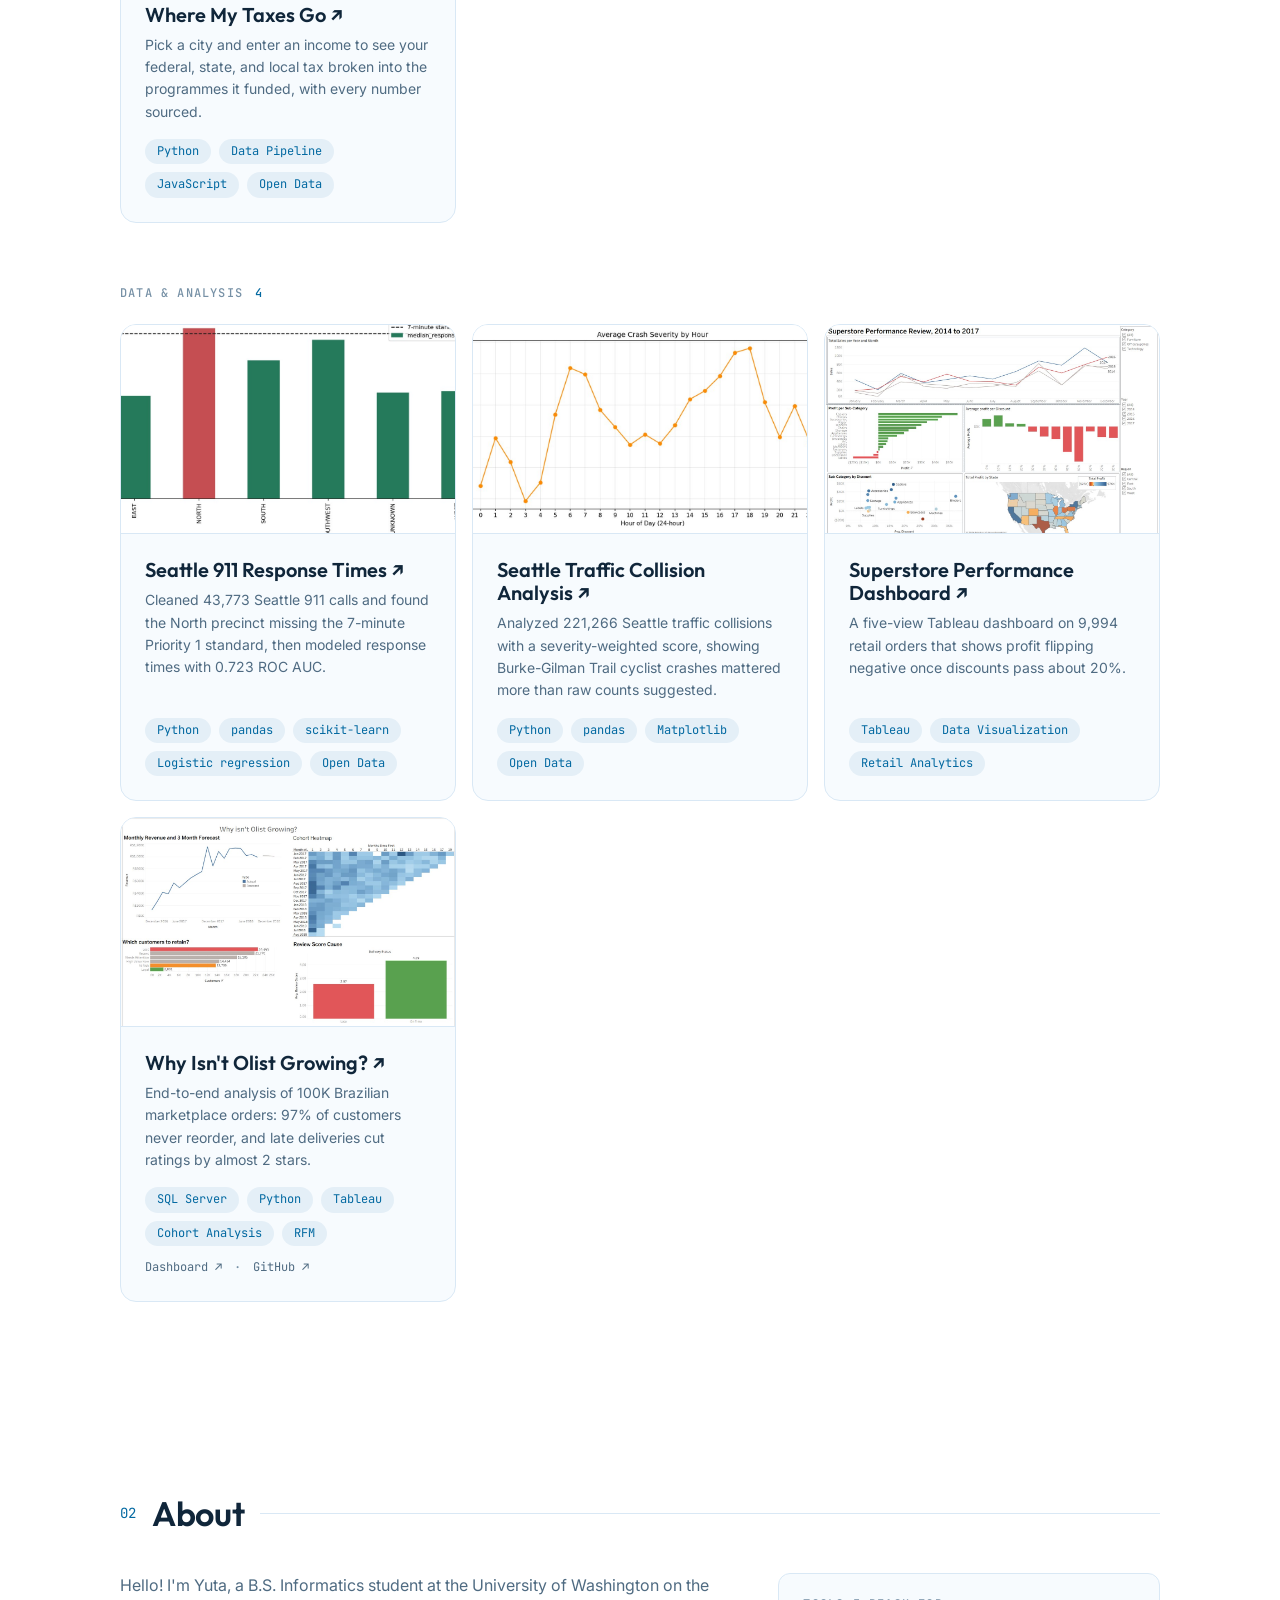
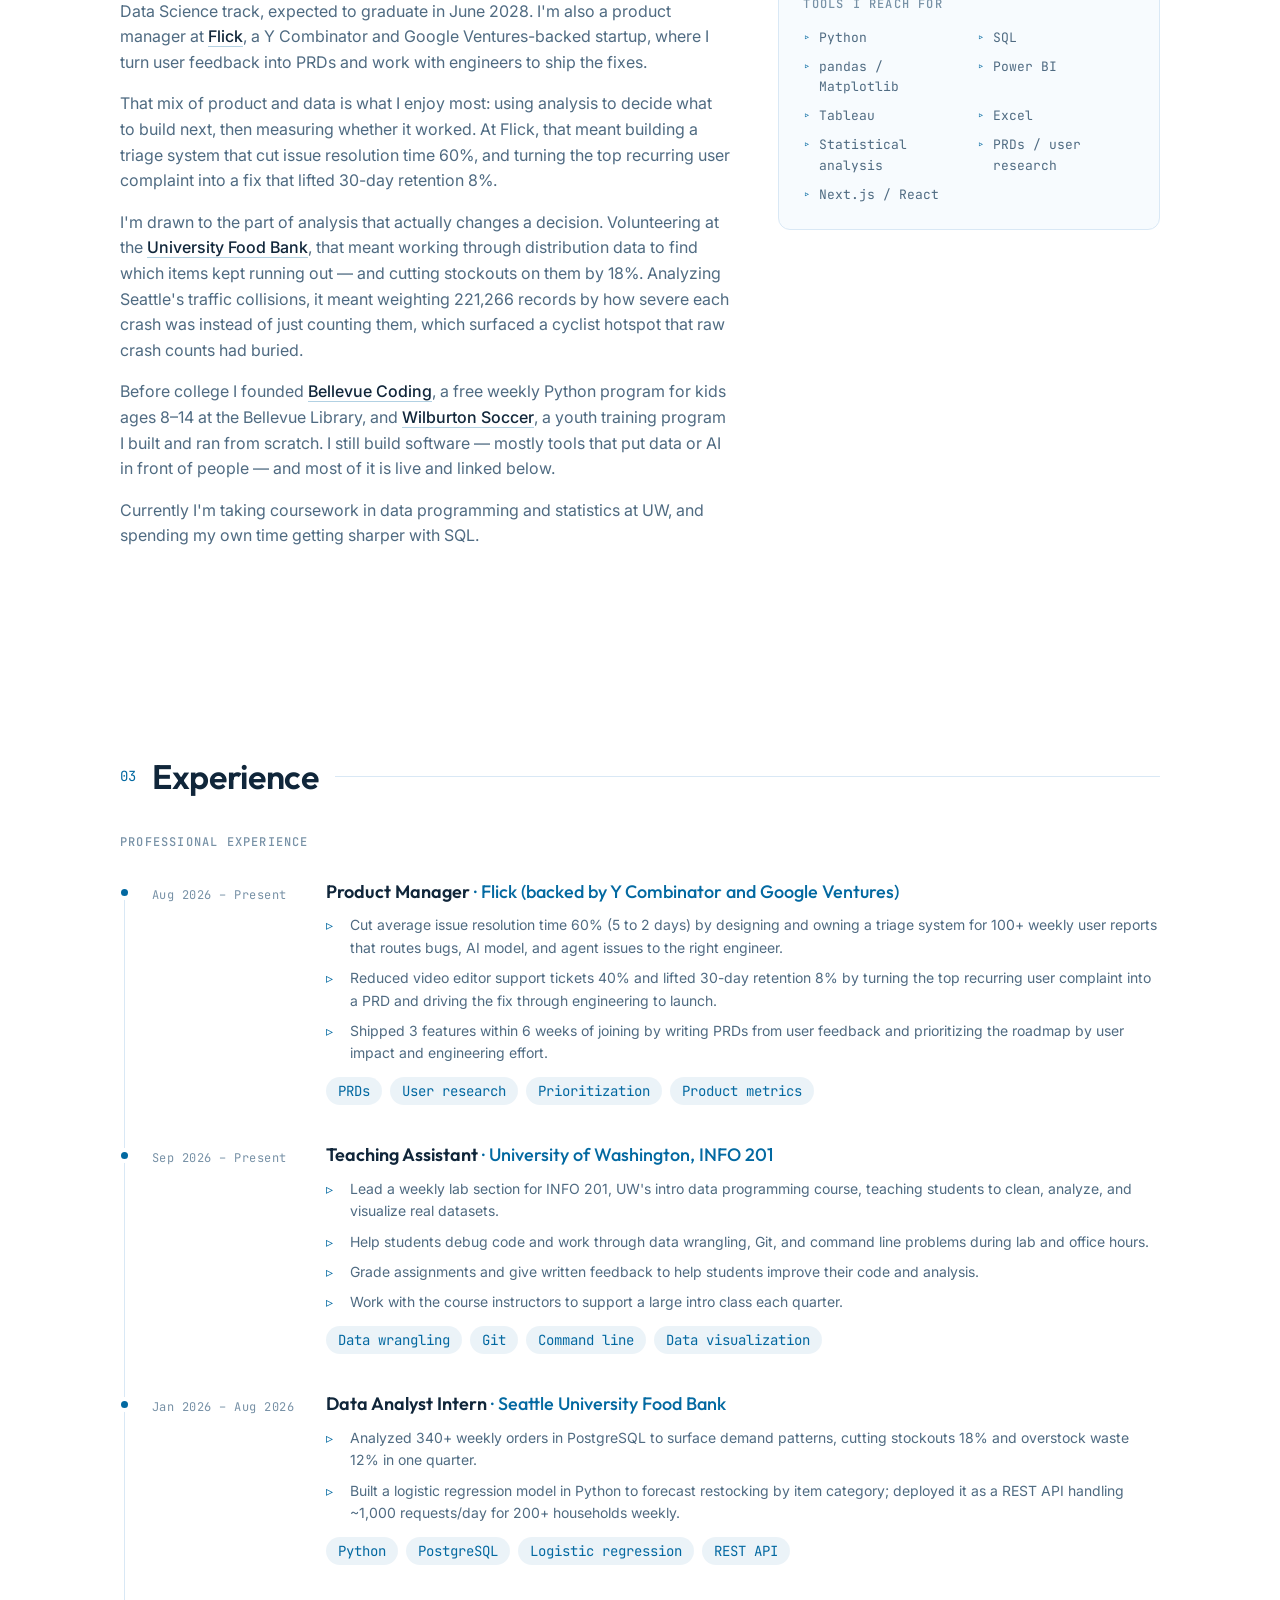
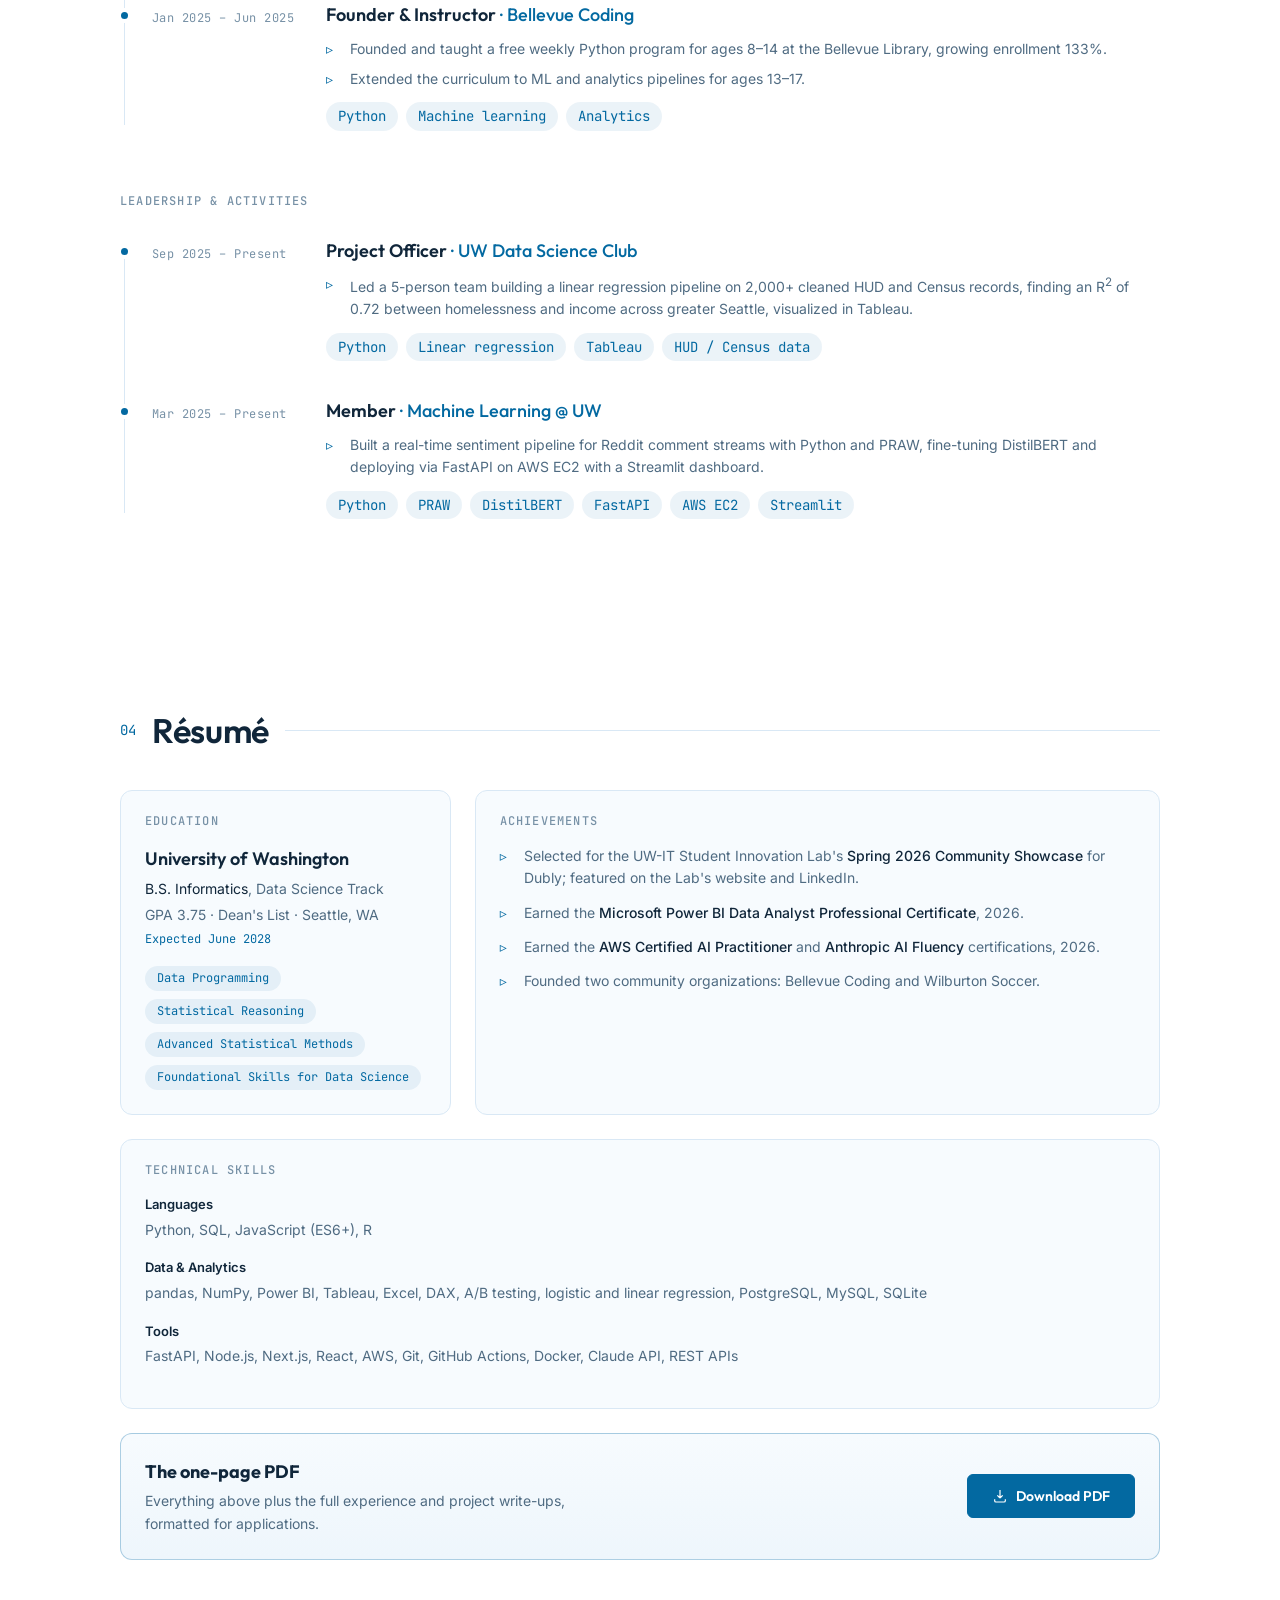
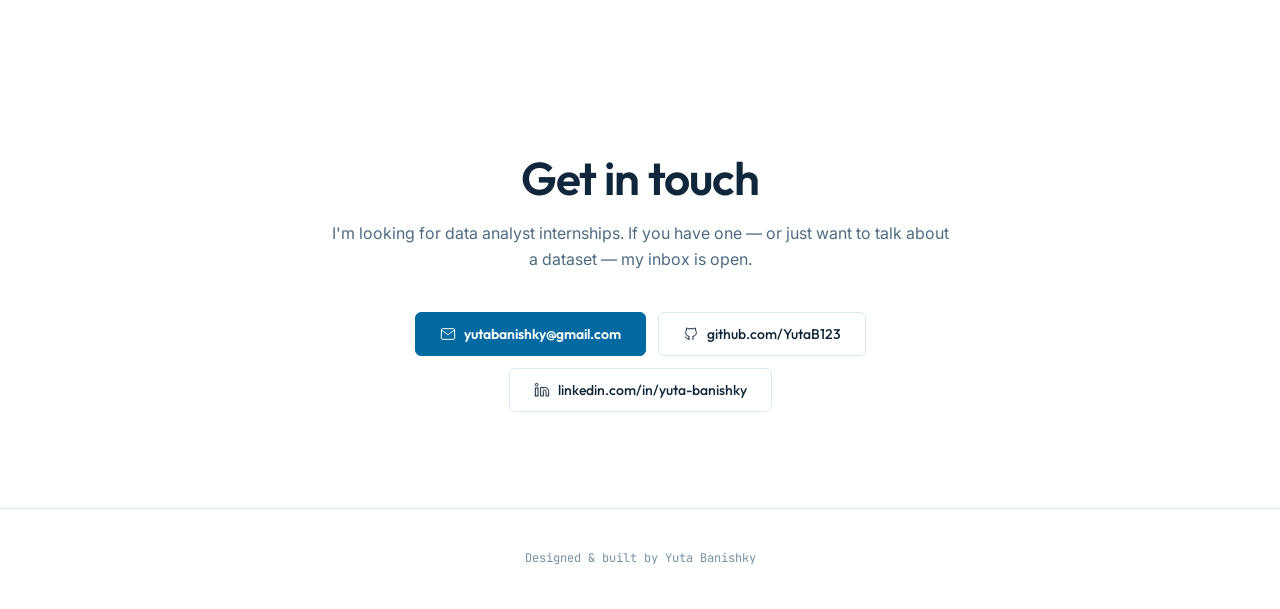
==== commit c271def6: "Mention product management in About section Co-Authored-By: Claude Sonnet 5.5 <noreply@anthropic.com" ====
--- a/index.html
+++ b/index.html
@@ -420,7 +420,15 @@
           <div class="about-prose">
             <p>
               Hello! I'm Yuta, a B.S. Informatics student at the University of Washington on the Data
-              Science track, expected to graduate in June 2028.
+              Science track, expected to graduate in June 2028. I'm also a product manager at
+              <span class="about-highlight">Flick</span>, a Y Combinator and Google Ventures-backed
+              startup, where I turn user feedback into PRDs and work with engineers to ship the fixes.
+            </p>
+            <p>
+              That mix of product and data is what I enjoy most: using analysis to decide what to build
+              next, then measuring whether it worked. At Flick, that meant building a triage system that
+              cut issue resolution time 60%, and turning the top recurring user complaint into a fix that
+              lifted 30-day retention 8%.
             </p>
             <p>
               I'm drawn to the part of analysis that actually changes a decision. Volunteering at the
@@ -453,6 +461,7 @@
               <li>Tableau</li>
               <li>Excel</li>
               <li>Statistical analysis</li>
+              <li>PRDs / user research</li>
               <li>Next.js / React</li>
             </ul>
           </div>
